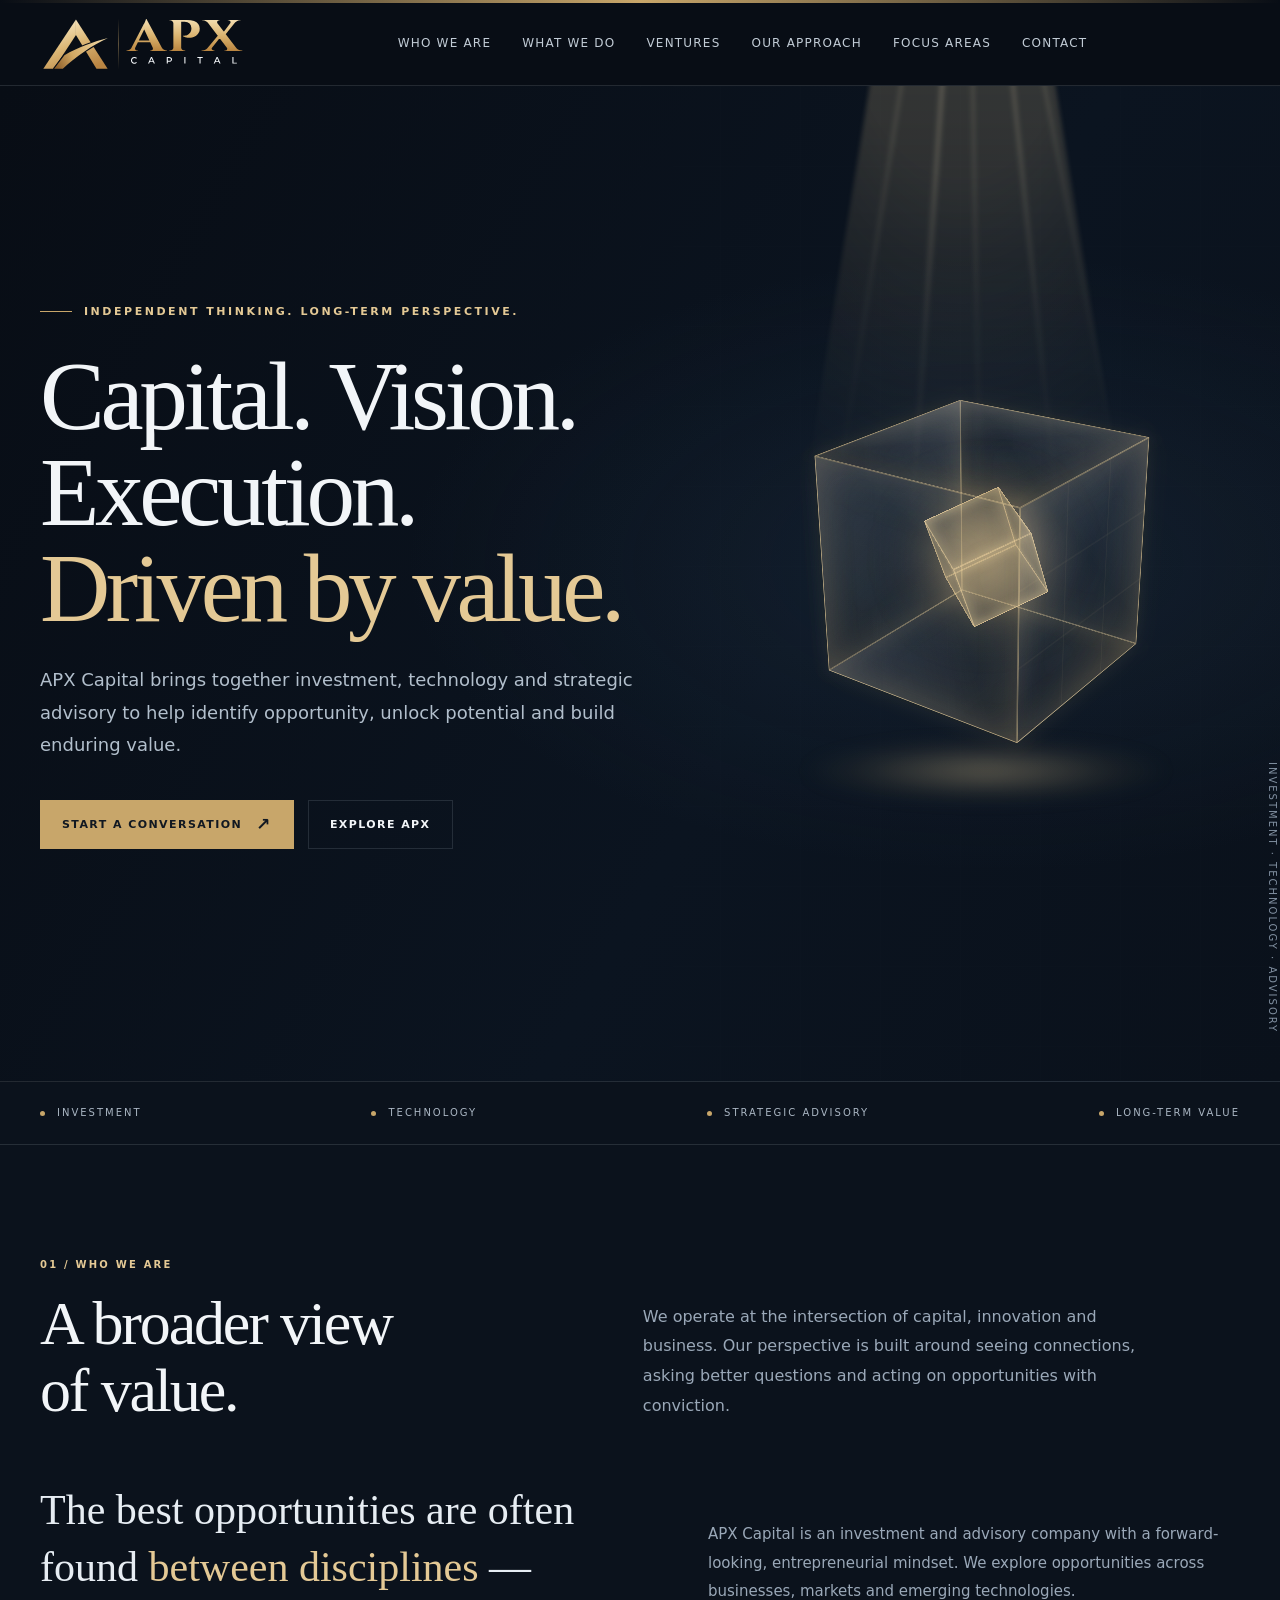
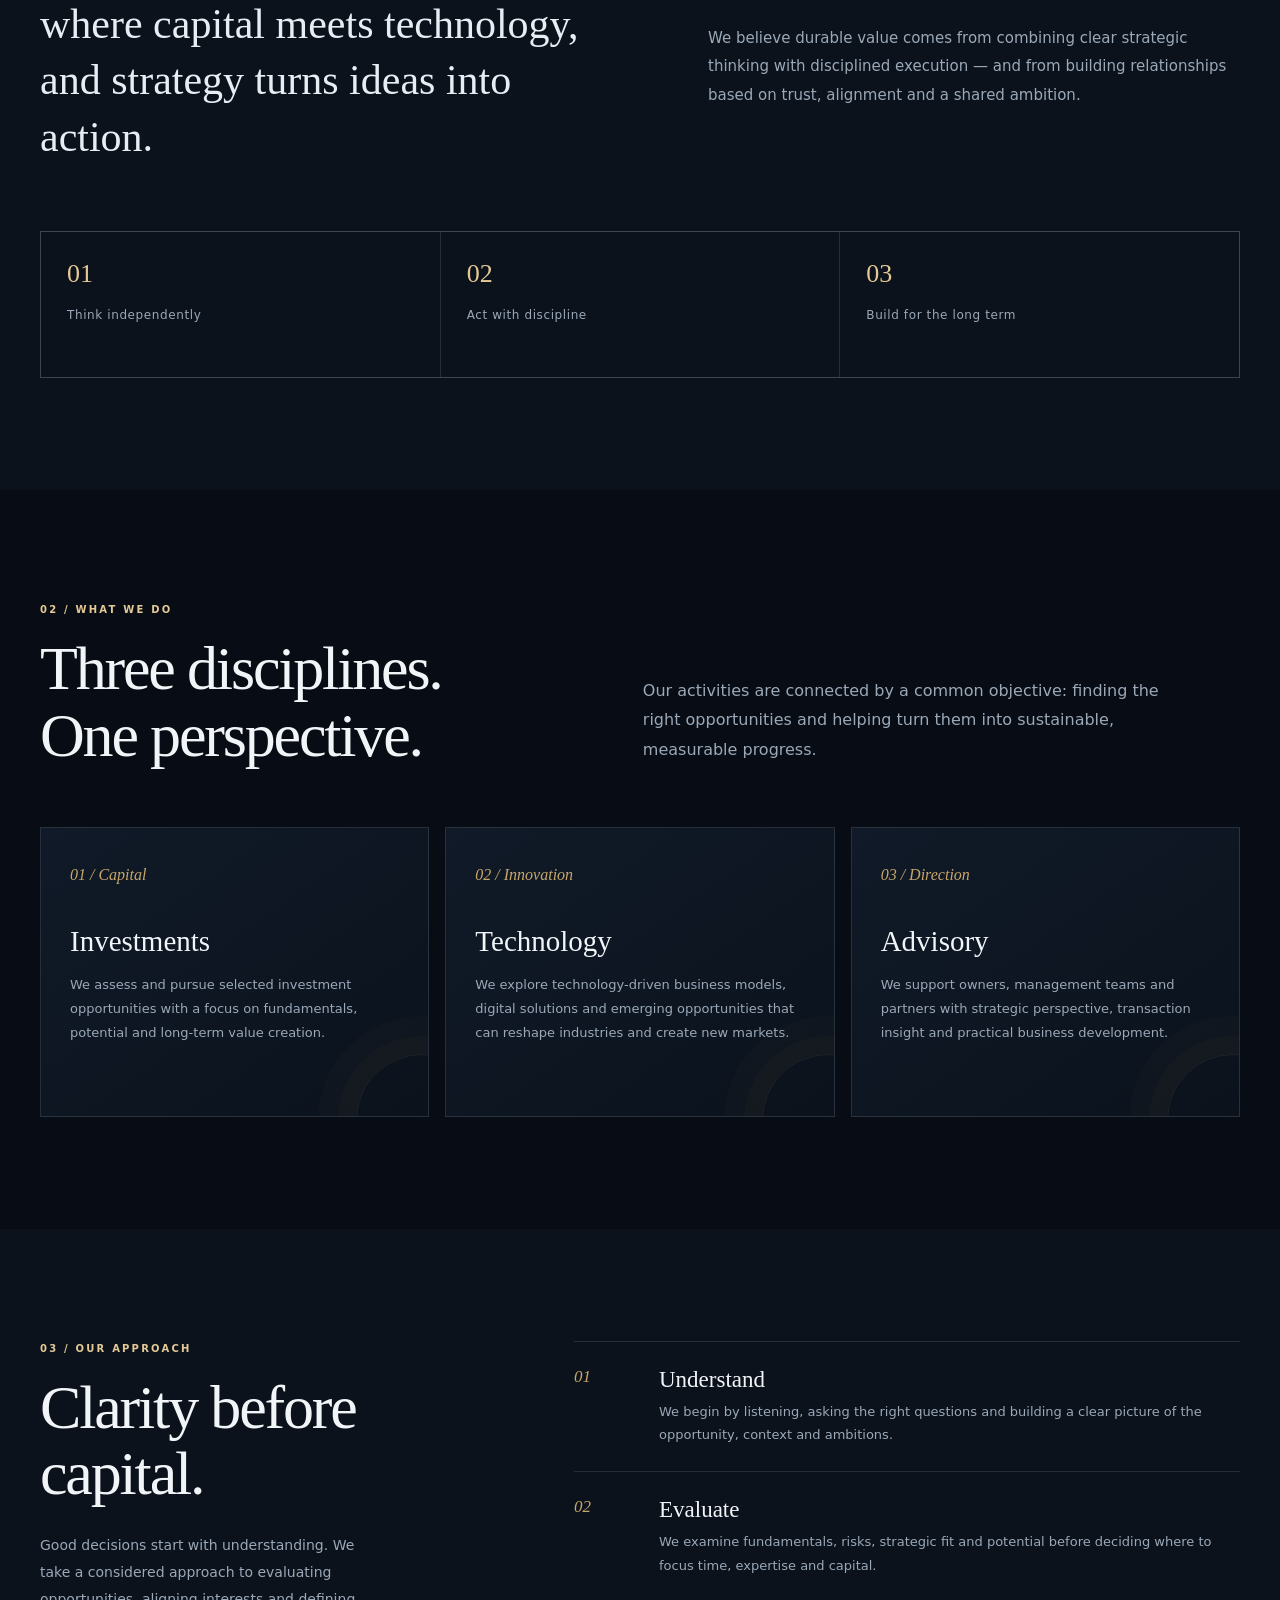
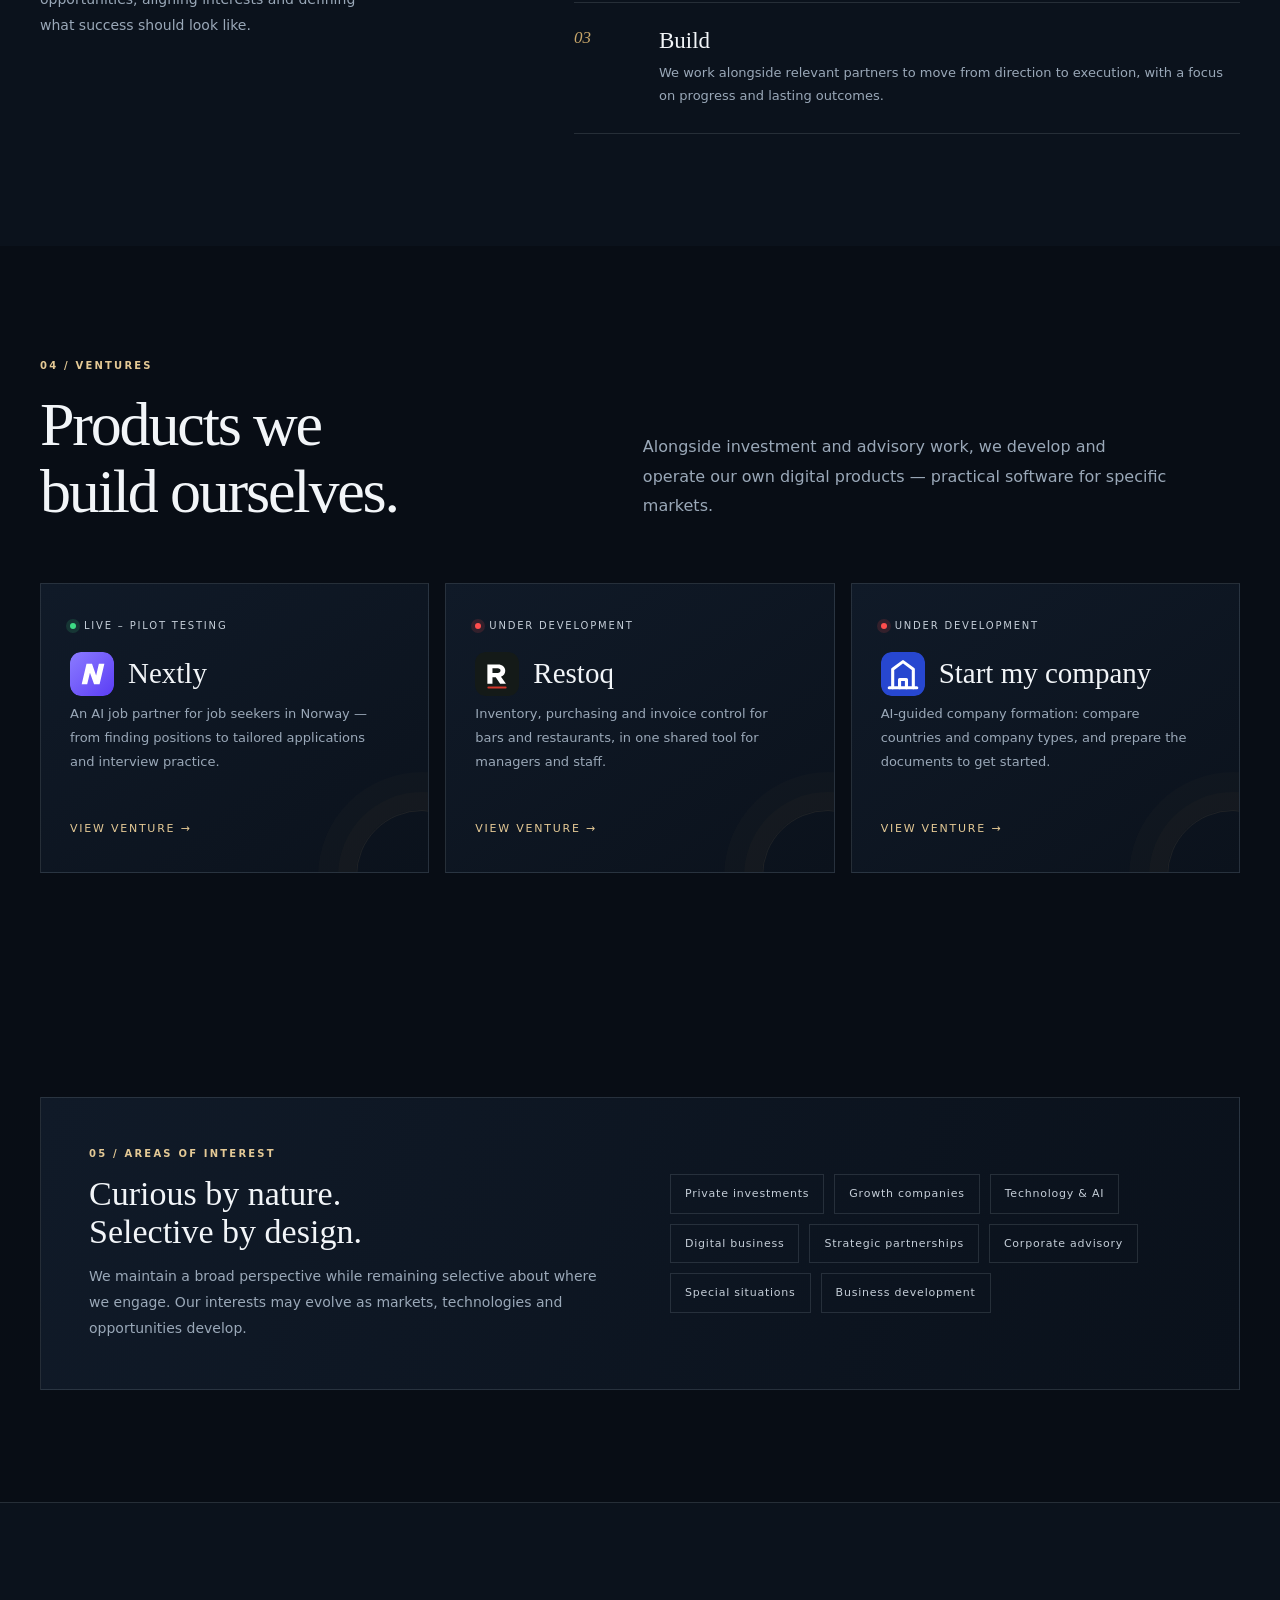
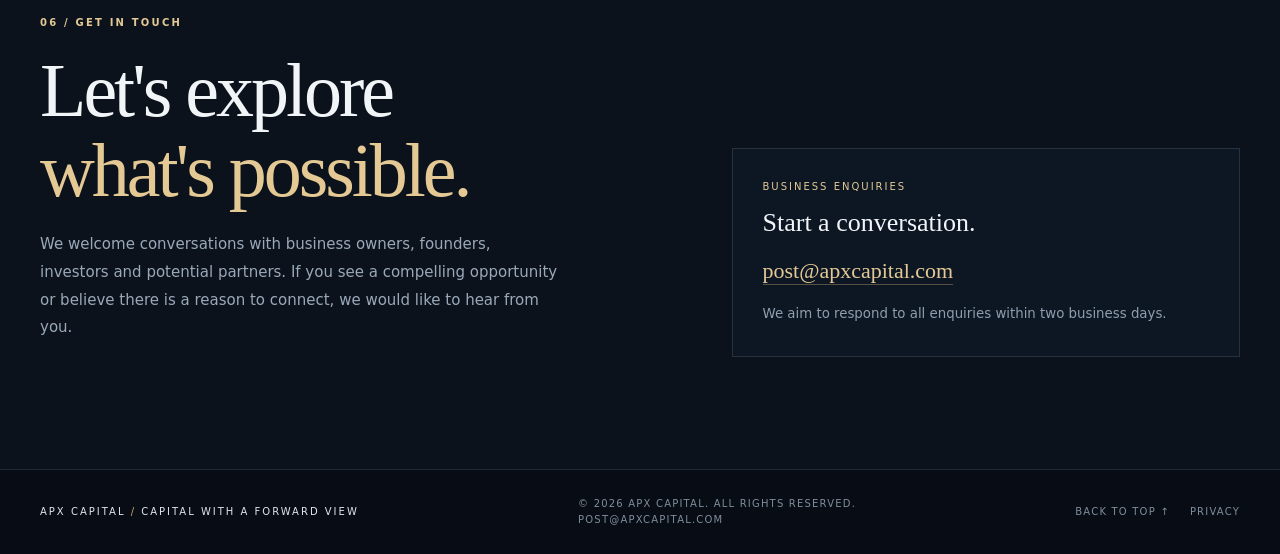
==== index.html @ c68d06a9 "Hero-animasjon: glasskube i lysstråle med parallakse (inspirert av resend.com) Co-Authored-By: Claud" ====
<!doctype html>
<html lang="en"><head>
<meta charset="utf-8">
<meta http-equiv="Content-Security-Policy" content="default-src 'self'; script-src 'self' https://gc.zgo.at; style-src 'self' 'unsafe-inline'; img-src 'self' data: https://apxcapital.goatcounter.com; connect-src 'self' https://api.github.com https://apxcapital.goatcounter.com; font-src 'self'; object-src 'none'; base-uri 'self'; form-action 'none'; upgrade-insecure-requests">
<meta name="referrer" content="strict-origin-when-cross-origin">
<meta name="viewport" content="width=device-width, initial-scale=1">
<meta name="theme-color" content="#080d15">
<meta name="description" content="APX Capital brings together investment, technology and strategic advisory to identify opportunities and build long-term value.">
<meta name="robots" content="index, follow">
<link rel="canonical" href="https://apxcapital.no/">
<meta property="og:type" content="website">
<meta property="og:site_name" content="APX Capital">
<meta property="og:title" content="APX Capital — Capital with a forward view">
<meta property="og:description" content="Investment, technology and strategic advisory.">
<meta property="og:url" content="https://apxcapital.no/">
<meta property="og:image" content="https://apxcapital.no/og-image.png">
<meta property="og:image:width" content="1200"><meta property="og:image:height" content="630">
<meta name="twitter:card" content="summary_large_image">
<link rel="icon" href="favicon.ico" sizes="any">
<link rel="icon" type="image/svg+xml" href="favicon.svg">
<link rel="icon" type="image/png" sizes="512x512" href="favicon-512.png">
<link rel="apple-touch-icon" href="favicon-180.png">
<title>APX Capital — Capital with a forward view</title>
<link rel="stylesheet" href="site.css">
<script type="application/ld+json">{"@context": "https://schema.org", "@type": "Organization", "name": "APX Capital", "url": "https://apxcapital.no/", "logo": "https://apxcapital.no/apx-capital-logo.png", "email": "post@apxcapital.com", "description": "Investment, technology and strategic advisory."}</script>
</head>
<body>
<a class="skip" href="#main">Skip to content</a>
<div class="topline"></div>
<header><div class="wrap nav"><a class="brand" href="#home" aria-label="APX Capital home"><img class="brand-logo" src="apx-capital-logo.svg" width="205" height="55" alt="APX Capital"></a><nav class="links" id="navlinks"><a href="#about">Who we are</a><a href="#capabilities">What we do</a><a href="#ventures">Ventures</a><a href="#approach">Our approach</a><a href="#focus">Focus areas</a><a href="#contact">Contact</a></nav><div class="navright"><button class="menu" id="menu" type="button" aria-label="Open navigation" aria-controls="navlinks" aria-expanded="false">☰</button></div></div></header>
<main id="main">
<section class="hero" id="home"><div class="hero-grid"></div><div class="hero-fx" aria-hidden="true"><div class="fx-rays"><i></i><i></i><i></i><i></i><i></i></div><div class="fx-floor"><div class="fx-plane"></div></div><div class="fx-stage"><div class="fx-tilt"><div class="fx-float"><div class="fx-glow"></div><div class="fx-cube"><i class="fx-face f1"></i><i class="fx-face f2"></i><i class="fx-face f3"></i><i class="fx-face f4"></i><i class="fx-face f5"></i><i class="fx-face f6"></i><div class="fx-cube fx-inner"><i class="fx-face f1"></i><i class="fx-face f2"></i><i class="fx-face f3"></i><i class="fx-face f4"></i><i class="fx-face f5"></i><i class="fx-face f6"></i></div></div></div></div><div class="fx-shadow"></div></div></div><div class="wrap"><div class="hero-inner"><div class="eyebrow">Independent thinking. Long-term perspective.</div><h1>Capital. Vision. Execution.<br><em>Driven by value.</em></h1><p class="lead">APX Capital brings together investment, technology and strategic advisory to help identify opportunity, unlock potential and build enduring value.</p><div class="actions"><a class="btn" href="#contact" data-goatcounter-click="cta-start-conversation"><span>Start a conversation</span><span class="arrow">↗</span></a><a class="btn ghost" href="#capabilities"><span>Explore APX</span></a></div></div></div><div class="hero-note">Investment · Technology · Advisory</div></section>
<div class="ticker"><div class="wrap ticker-inner"><span><i></i><span>Investment</span></span><span><i></i><span>Technology</span></span><span><i></i><span>Strategic advisory</span></span><span><i></i><span>Long-term value</span></span></div></div>
<section class="about" id="about"><div class="wrap"><div class="section-head"><div><div class="kicker">01 / Who we are</div><h2 class="h2">A broader view<br>of value.</h2></div><p class="section-intro">We operate at the intersection of capital, innovation and business. Our perspective is built around seeing connections, asking better questions and acting on opportunities with conviction.</p></div><div class="about-grid"><p class="statement">The best opportunities are often found <em>between disciplines</em> — where capital meets technology, and strategy turns ideas into action.</p><div class="about-copy"><p>APX Capital is an investment and advisory company with a forward-looking, entrepreneurial mindset. We explore opportunities across businesses, markets and emerging technologies.</p><p>We believe durable value comes from combining clear strategic thinking with disciplined execution — and from building relationships based on trust, alignment and a shared ambition.</p></div></div><div class="principles"><div class="principle"><strong>01</strong><span>Think independently</span></div><div class="principle"><strong>02</strong><span>Act with discipline</span></div><div class="principle"><strong>03</strong><span>Build for the long term</span></div></div></div></section>
<section class="capabilities" id="capabilities"><div class="wrap"><div class="section-head"><div><div class="kicker">02 / What we do</div><h2 class="h2">Three disciplines.<br>One perspective.</h2></div><p class="section-intro">Our activities are connected by a common objective: finding the right opportunities and helping turn them into sustainable, measurable progress.</p></div><div class="cards"><article class="card"><span class="card-no">01 / Capital</span><h3>Investments</h3><p>We assess and pursue selected investment opportunities with a focus on fundamentals, potential and long-term value creation.</p></article><article class="card"><span class="card-no">02 / Innovation</span><h3>Technology</h3><p>We explore technology-driven business models, digital solutions and emerging opportunities that can reshape industries and create new markets.</p></article><article class="card"><span class="card-no">03 / Direction</span><h3>Advisory</h3><p>We support owners, management teams and partners with strategic perspective, transaction insight and practical business development.</p></article></div></div></section>
<section class="approach" id="approach"><div class="wrap"><div class="approach-grid"><div><div class="kicker">03 / Our approach</div><h2 class="h2">Clarity before<br>capital.</h2><p class="approach-aside">Good decisions start with understanding. We take a considered approach to evaluating opportunities, aligning interests and defining what success should look like.</p></div><div class="steps"><div class="step"><div class="step-num">01</div><div><h3>Understand</h3><p>We begin by listening, asking the right questions and building a clear picture of the opportunity, context and ambitions.</p></div></div><div class="step"><div class="step-num">02</div><div><h3>Evaluate</h3><p>We examine fundamentals, risks, strategic fit and potential before deciding where to focus time, expertise and capital.</p></div></div><div class="step"><div class="step-num">03</div><div><h3>Build</h3><p>We work alongside relevant partners to move from direction to execution, with a focus on progress and lasting outcomes.</p></div></div></div></div></div></section>
<section class="capabilities" id="ventures"><div class="wrap"><div class="section-head"><div><div class="kicker">04 / Ventures</div><h2 class="h2">Products we<br>build ourselves.</h2></div><p class="section-intro">Alongside investment and advisory work, we develop and operate our own digital products — practical software for specific markets.</p></div><div class="cards"><a class="card vcard" href="projects.html#nextly"><span class="pill live"><i></i><span>Live – Pilot testing</span></span><div class="vcard-head"><img src="ventures/nextly-logo.svg" alt="" width="44" height="44"><h3>Nextly</h3></div><p>An AI job partner for job seekers in Norway — from finding positions to tailored applications and interview practice.</p><span class="more">View venture →</span></a><a class="card vcard" href="projects.html#restoq"><span class="pill dev"><i></i><span>Under development</span></span><div class="vcard-head"><img src="ventures/restoq-logo.svg" alt="" width="44" height="44"><h3>Restoq</h3></div><p>Inventory, purchasing and invoice control for bars and restaurants, in one shared tool for managers and staff.</p><span class="more">View venture →</span></a><a class="card vcard" href="projects.html#startmycompany"><span class="pill dev"><i></i><span>Under development</span></span><div class="vcard-head"><img src="ventures/startmycompany-logo.svg" alt="" width="44" height="44"><h3>Start my company</h3></div><p>AI-guided company formation: compare countries and company types, and prepare the documents to get started.</p><span class="more">View venture →</span></a></div></div></section>
<section class="focus" id="focus"><div class="wrap"><div class="focus-band"><div><div class="kicker">05 / Areas of interest</div><h3>Curious by nature.<br>Selective by design.</h3><p>We maintain a broad perspective while remaining selective about where we engage. Our interests may evolve as markets, technologies and opportunities develop.</p></div><div class="tags"><span class="tag">Private investments</span><span class="tag">Growth companies</span><span class="tag">Technology &amp; AI</span><span class="tag">Digital business</span><span class="tag">Strategic partnerships</span><span class="tag">Corporate advisory</span><span class="tag">Special situations</span><span class="tag">Business development</span></div></div></div></section>
<section class="contact" id="contact"><div class="wrap"><div class="contact-grid"><div><div class="kicker">06 / Get in touch</div><h2>Let's explore<br><em style="color:var(--gold2);font-style:normal">what's possible.</em></h2><p>We welcome conversations with business owners, founders, investors and potential partners. If you see a compelling opportunity or believe there is a reason to connect, we would like to hear from you.</p></div><div class="contact-panel"><div class="label">Business enquiries</div><div class="big">Start a conversation.</div><a class="contact-mail" href="mailto:post@apxcapital.com" data-goatcounter-click="mailto-contact" data-goatcounter-title="Email (contact panel)">post@apxcapital.com</a>
<small>We aim to respond to all enquiries within two business days.</small></div></div></div></section>
</main><footer><div class="wrap foot"><div class="footbrand">APX CAPITAL <span style="color:var(--gold)">/</span> <span>Capital with a forward view</span></div><div>© <span id="year"></span> APX Capital. <span>All rights reserved.</span><br>
<span class="legal"><a href="mailto:post@apxcapital.com" data-goatcounter-click="mailto-footer" data-goatcounter-title="Email (footer)">post@apxcapital.com</a></span></div><div class="footlinks"><a href="#home">Back to top ↑</a><a href="privacy.html">Privacy</a></div></div></footer>
<script data-goatcounter="https://apxcapital.goatcounter.com/count" async src="https://gc.zgo.at/count.v5.js" integrity="sha384-atnOLvQb9t+jTSipvd75X2yginT4PjVbqDdlJAmxMm+wYElFmeR6EmLP5bYeoRVQ" crossorigin="anonymous"></script>
<script src="site.js" defer></script>
<script src="editor.js" defer></script>

</body></html>
---- site.css ----
:root{--bg:#080d15;--panel:#0d1521;--panel2:#111c2b;--line:rgba(215,226,239,.13);--text:#f2f5f8;--muted:#9aa8b8;--gold:#c8a66a;--gold2:#e4c995;--max:1200px}*{box-sizing:border-box}html{scroll-behavior:smooth;scroll-padding-top:90px}body{margin:0;background:var(--bg);color:var(--text);font-family:Inter,ui-sans-serif,system-ui,-apple-system,BlinkMacSystemFont,"Segoe UI",sans-serif;line-height:1.6}a{color:inherit;text-decoration:none}button{font:inherit}.wrap{width:min(var(--max),calc(100% - 48px));margin:auto}.topline{height:3px;background:linear-gradient(90deg,transparent,var(--gold),transparent)}header{position:sticky;top:0;z-index:20;background:#080d15;border-bottom:1px solid var(--line)}.nav{height:82px;display:flex;align-items:center;justify-content:space-between}.brand{display:flex;align-items:center;min-width:0}.brand-logo{display:block;width:205px;height:auto;max-height:68px;object-fit:contain;object-position:left center}.mark{display:none}.links{display:flex;gap:31px;align-items:center;color:#c2ccd6;font-size:12px;letter-spacing:.1em;text-transform:uppercase}.links a:hover,.links a:focus{color:var(--gold2)}.navright{display:flex;align-items:center;gap:18px}.lang{border:1px solid var(--line);border-radius:30px;padding:7px 11px;background:transparent;color:var(--muted);font-size:11px;letter-spacing:.1em;cursor:pointer}.lang b{color:var(--gold2)}.menu{display:none;border:1px solid var(--line);background:none;color:white;padding:8px 11px;border-radius:4px}.hero{position:relative;overflow:hidden;min-height:690px;display:flex;align-items:center;border-bottom:1px solid var(--line);background:radial-gradient(ellipse at 78% 48%,rgba(48,74,100,.22),transparent 42%),linear-gradient(120deg,#080d15 0%,#0b1420 60%,#0a111b 100%)}.hero:after{content:"";position:absolute;right:-9%;top:5%;width:55vw;height:85%;border:1px solid rgba(200,166,106,.13);transform:skewY(-29deg) rotate(-10deg);pointer-events:none}.hero-grid{position:absolute;inset:0;background-image:linear-gradient(rgba(255,255,255,.025) 1px,transparent 1px),linear-gradient(90deg,rgba(255,255,255,.025) 1px,transparent 1px);background-size:80px 80px;mask-image:linear-gradient(90deg,transparent,black 70%);opacity:.45}.hero-inner{position:relative;z-index:1;max-width:760px;padding:105px 0 120px}.eyebrow{display:flex;align-items:center;gap:12px;color:var(--gold2);font-size:11px;letter-spacing:.23em;text-transform:uppercase;font-weight:650}.eyebrow:before{content:"";width:32px;height:1px;background:var(--gold)}h1{font-family:Georgia,"Times New Roman",serif;font-weight:400;font-size:clamp(54px,7.6vw,100px);line-height:.99;letter-spacing:-.045em;margin:27px 0 28px;max-width:850px}h1 em{font-style:normal;color:var(--gold2)}.lead{font-size:18px;line-height:1.8;color:#b2bfcc;max-width:600px}.actions{display:flex;gap:14px;align-items:center;margin-top:38px;flex-wrap:wrap}.btn{display:inline-flex;align-items:center;justify-content:center;gap:14px;padding:15px 21px;border:1px solid var(--gold);color:#111821;background:var(--gold);font-size:11px;letter-spacing:.13em;text-transform:uppercase;font-weight:750;transition:.2s}.btn:hover{background:var(--gold2);border-color:var(--gold2);transform:translateY(-2px)}.btn.ghost{background:transparent;color:var(--text);border-color:var(--line)}.btn.ghost:hover{border-color:var(--gold);color:var(--gold2)}.arrow{font-size:17px;line-height:0}.hero-note{position:absolute;right:0;bottom:48px;z-index:2;color:#8190a1;font-size:10px;letter-spacing:.2em;text-transform:uppercase;writing-mode:vertical-rl}.ticker{border-bottom:1px solid var(--line);background:#0b121c}.ticker-inner{display:flex;justify-content:space-between;gap:25px;padding:23px 0;color:#aab6c3;font-size:10px;letter-spacing:.2em;text-transform:uppercase}.ticker span{display:flex;align-items:center;gap:12px}.ticker i{width:5px;height:5px;background:var(--gold);border-radius:50%}section{padding:112px 0}.section-head{display:grid;grid-template-columns:1fr 1.1fr;gap:60px;align-items:end;margin-bottom:58px}.kicker{color:var(--gold2);font-size:10px;letter-spacing:.22em;text-transform:uppercase;font-weight:700}.h2{font:400 clamp(38px,5vw,62px)/1.08 Georgia,serif;letter-spacing:-.035em;margin:17px 0 0}.section-intro{color:var(--muted);font-size:16px;line-height:1.85;max-width:530px;margin:0 0 4px}.about{background:#0b121c}.about-grid{display:grid;grid-template-columns:1.05fr .95fr;gap:80px;align-items:center}.statement{font:400 clamp(27px,3.4vw,42px)/1.35 Georgia,serif;color:#e7edf3;margin:0}.statement em{color:var(--gold2);font-style:normal}.about-copy{color:var(--muted);font-size:15px;line-height:1.9}.about-copy p{margin:0 0 18px}.principles{display:grid;grid-template-columns:repeat(3,1fr);gap:1px;background:var(--line);border:1px solid var(--line);margin-top:65px}.principle{background:#0b121c;padding:27px 26px;min-height:145px}.principle strong{display:block;color:var(--gold2);font:400 26px Georgia,serif;margin-bottom:12px}.principle span{color:var(--muted);font-size:12px;letter-spacing:.05em}.capabilities{background:var(--bg)}.cards{display:grid;grid-template-columns:repeat(3,1fr);gap:16px}.card{border:1px solid var(--line);background:linear-gradient(145deg,#101a28,#0b121c);padding:34px 29px;min-height:290px;position:relative;overflow:hidden;transition:.25s}.card:hover{border-color:rgba(200,166,106,.55);transform:translateY(-4px)}.card-no{color:var(--gold);font:italic 16px Georgia,serif}.card h3{font:400 29px Georgia,serif;margin:38px 0 15px}.card p{color:var(--muted);font-size:13px;line-height:1.85;margin:0;max-width:320px}.card:after{content:"";position:absolute;width:130px;height:130px;border:1px solid rgba(200,166,106,.1);border-radius:50%;right:-60px;bottom:-70px;box-shadow:0 0 0 18px rgba(200,166,106,.025),0 0 0 38px rgba(200,166,106,.02)}.approach{background:#0b121c}.approach-grid{display:grid;grid-template-columns:.8fr 1.2fr;gap:90px}.approach-aside{color:var(--muted);font-size:14px;line-height:1.9;max-width:340px;margin-top:25px}.steps{border-top:1px solid var(--line)}.step{display:grid;grid-template-columns:65px 1fr;gap:20px;padding:25px 0;border-bottom:1px solid var(--line)}.step-num{color:var(--gold);font:italic 17px Georgia,serif}.step h3{font:400 23px Georgia,serif;margin:0 0 7px}.step p{color:var(--muted);font-size:13px;line-height:1.8;margin:0;max-width:580px}.focus{background:var(--bg)}.focus-band{border:1px solid var(--line);padding:48px;display:grid;grid-template-columns:1fr 1fr;gap:60px;background:linear-gradient(110deg,#101a28,#0a111b)}.focus-band h3{font:400 34px Georgia,serif;margin:13px 0}.focus-band p{color:var(--muted);font-size:14px;line-height:1.85;margin:0}.tags{display:flex;flex-wrap:wrap;gap:10px;align-content:center}.tag{border:1px solid var(--line);padding:10px 14px;color:#c5ced8;font-size:11px;letter-spacing:.07em}.contact{background:#0b121c;border-top:1px solid var(--line)}.contact-grid{display:grid;grid-template-columns:1.1fr .9fr;gap:70px;align-items:end}.contact h2{font:400 clamp(44px,6vw,76px)/1.05 Georgia,serif;letter-spacing:-.04em;margin:20px 0}.contact p{color:var(--muted);font-size:15px;line-height:1.85;max-width:520px}.contact-panel{border:1px solid var(--line);padding:30px;background:#0d1724}.contact-panel .label{color:var(--gold2);font-size:10px;letter-spacing:.2em;text-transform:uppercase}.contact-panel .big{font:400 26px Georgia,serif;margin:13px 0 20px}.contact-panel small{color:#8f9eae;line-height:1.7;display:block}.contact-mail{display:inline-block;font:400 22px Georgia,serif;color:var(--gold2);border-bottom:1px solid rgba(200,166,106,.4);margin:0 0 18px;word-break:break-all}.contact-mail:hover{color:var(--text);border-color:var(--gold)}.legal{color:#7f8d9c}footer{border-top:1px solid var(--line);padding:26px 0;color:#7f8d9c;font-size:10px;letter-spacing:.12em;text-transform:uppercase}.foot{display:flex;justify-content:space-between;gap:20px;align-items:center}.footbrand{color:#dfe5eb;letter-spacing:.2em}.footlinks{display:flex;gap:20px}.footlinks a:hover{color:var(--gold2)}
@media(max-width:850px){.links{gap:15px;font-size:10px}.section-head{grid-template-columns:1fr;gap:20px}.about-grid,.approach-grid,.contact-grid{grid-template-columns:1fr;gap:35px}.cards{grid-template-columns:1fr 1fr}.focus-band{grid-template-columns:1fr;gap:25px}.hero{min-height:630px}.hero-note{display:none}}
@media(max-width:620px){.wrap{width:min(var(--max),calc(100% - 36px))}.nav{height:70px}.menu{display:block}.links{display:none;position:absolute;top:70px;left:0;right:0;background:#0b121c;border-bottom:1px solid var(--line);padding:22px 24px;flex-direction:column;align-items:flex-start;gap:20px}.links.open{display:flex}.hero-inner{padding:85px 0 105px}h1{font-size:58px}.lead{font-size:15px}.ticker-inner{flex-wrap:wrap;justify-content:flex-start;gap:14px 25px}.ticker-inner span{font-size:9px}section{padding:78px 0}.principles{grid-template-columns:1fr}.principle{min-height:0}.cards{grid-template-columns:1fr}.card{min-height:250px}.card h3{margin-top:27px}.focus-band{padding:28px}.step{grid-template-columns:40px 1fr}.foot{align-items:flex-start;flex-direction:column}.footlinks{flex-wrap:wrap}.brand-logo{width:170px;max-height:58px}.actions .btn{width:100%}}

/* accessibility & polish */
.skip{position:absolute;left:12px;top:-60px;z-index:200;background:var(--gold);color:#111821;padding:10px 16px;border-radius:4px;font-size:13px;font-weight:600;transition:top .2s}.skip:focus{top:12px}
a:focus-visible,button:focus-visible{outline:2px solid var(--gold2);outline-offset:3px}
@media(prefers-reduced-motion:reduce){*,*:before,*:after{animation:none!important;transition:none!important;scroll-behavior:auto!important}}
.vcard{display:flex;flex-direction:column}.vcard-head{display:flex;align-items:center;gap:14px;margin:18px 0 6px}.vcard-head img{width:44px;height:44px;border-radius:11px;flex:none}.vcard-head h3{margin:0}.vcard .pill{display:inline-flex;align-items:center;gap:8px;font-size:10px;letter-spacing:.18em;text-transform:uppercase;color:#c5ced8}.vcard .pill i{width:6px;height:6px;border-radius:50%}.vcard .pill.live i{background:#3ddc84;box-shadow:0 0 0 4px rgba(61,220,132,.15)}.vcard .pill.dev i{background:#ff4d4d;box-shadow:0 0 0 4px rgba(255,77,77,.15)}.vcard p{flex:1}.vcard .more{margin-top:18px;color:var(--gold2);font-size:11px;letter-spacing:.16em;text-transform:uppercase}.vcard:hover .more{color:var(--text)}
/* Hero animation – glass cube in a beam of light (inspired by resend.com) */
.hero:after{display:none}.hero .hero-grid{opacity:.25}
.hero-fx{position:absolute;inset:0;pointer-events:none;overflow:hidden;--s:230px;--mx:0;--my:0}
.fx-rays{position:absolute;top:-10%;right:2%;width:60%;height:95%;filter:blur(2px);-webkit-mask-image:radial-gradient(ellipse 60% 80% at 62% 0%,#000 25%,transparent 75%);mask-image:radial-gradient(ellipse 60% 80% at 62% 0%,#000 25%,transparent 75%)}
.fx-rays:before{content:"";position:absolute;inset:0;background:linear-gradient(180deg,rgba(228,201,149,.22),rgba(228,201,149,.05) 60%,transparent);clip-path:polygon(52% 0,72% 0,92% 100%,32% 100%);filter:blur(28px);animation:fxBreath 7s ease-in-out infinite}
.fx-rays i{position:absolute;top:0;bottom:0;width:2px;left:var(--x);background:linear-gradient(180deg,rgba(242,226,190,.55),rgba(228,201,149,.08) 70%,transparent);transform-origin:top;transform:rotate(var(--r));filter:blur(1.5px);opacity:.5;animation:fxRay var(--d) ease-in-out infinite}
.fx-rays i:nth-child(1){--x:56%;--r:9deg;--d:5s}.fx-rays i:nth-child(2){--x:60%;--r:4deg;--d:6.5s;width:4px}.fx-rays i:nth-child(3){--x:63%;--r:-1deg;--d:4.2s}.fx-rays i:nth-child(4){--x:67%;--r:-6deg;--d:7.3s;width:3px}.fx-rays i:nth-child(5){--x:70%;--r:-11deg;--d:5.6s}
.fx-floor{position:absolute;left:0;right:0;bottom:0;height:42%;perspective:600px;-webkit-mask-image:linear-gradient(0deg,#000 10%,transparent);mask-image:linear-gradient(0deg,#000 10%,transparent)}
.fx-plane{position:absolute;left:-50%;right:-50%;top:0;height:200%;transform:rotateX(72deg);transform-origin:top;background-image:linear-gradient(rgba(200,166,106,.24) 1px,transparent 1px),linear-gradient(90deg,rgba(200,166,106,.24) 1px,transparent 1px);background-size:64px 64px;animation:fxFloor 6s linear infinite;-webkit-mask-image:radial-gradient(ellipse 45% 70% at 72% 20%,#000,transparent 70%);mask-image:radial-gradient(ellipse 45% 70% at 72% 20%,#000,transparent 70%)}
.fx-stage{position:absolute;right:14%;top:50%;width:var(--s);height:var(--s);margin-top:calc(var(--s) * -.62);perspective:1100px}
.fx-tilt,.fx-float{position:absolute;inset:0;transform-style:preserve-3d}
.fx-tilt{transform:rotateX(calc(var(--my) * -12deg)) rotateY(calc(var(--mx) * 16deg));transition:transform .6s cubic-bezier(.2,.7,.2,1)}
.fx-float{animation:fxFloat 7s ease-in-out infinite}
.fx-glow{position:absolute;inset:18%;border-radius:50%;background:radial-gradient(circle,rgba(242,214,160,.85),rgba(200,166,106,.35) 45%,transparent 70%);filter:blur(26px);animation:fxPulse 7s ease-in-out infinite}
.fx-cube{position:absolute;inset:0;transform-style:preserve-3d;transform:rotateX(-24deg) rotateY(-35deg);animation:fxSpin 28s linear infinite}
.fx-face{position:absolute;inset:0;border:1px solid rgba(228,201,149,.45);background:linear-gradient(90deg,transparent calc(33.33% - .5px),rgba(228,201,149,.18) 33.33%,transparent calc(33.33% + .5px),transparent calc(66.66% - .5px),rgba(228,201,149,.18) 66.66%,transparent calc(66.66% + .5px)),linear-gradient(0deg,transparent calc(33.33% - .5px),rgba(228,201,149,.18) 33.33%,transparent calc(33.33% + .5px),transparent calc(66.66% - .5px),rgba(228,201,149,.18) 66.66%,transparent calc(66.66% + .5px)),linear-gradient(135deg,rgba(255,255,255,.13),rgba(255,255,255,.02) 45%,rgba(200,166,106,.1));box-shadow:inset 0 0 50px rgba(228,201,149,.1),0 0 30px rgba(200,166,106,.06)}
.f1{transform:translateZ(calc(var(--s) / 2))}.f2{transform:rotateY(180deg) translateZ(calc(var(--s) / 2))}.f3{transform:rotateY(90deg) translateZ(calc(var(--s) / 2))}.f4{transform:rotateY(-90deg) translateZ(calc(var(--s) / 2))}.f5{transform:rotateX(90deg) translateZ(calc(var(--s) / 2))}.f6{transform:rotateX(-90deg) translateZ(calc(var(--s) / 2))}
.fx-inner{inset:32%;--s:calc(230px * .36);animation:fxSpinRev 18s linear infinite}
.fx-inner .fx-face{background:rgba(242,214,160,.08);border-color:rgba(242,214,160,.7);box-shadow:inset 0 0 18px rgba(242,214,160,.35)}
.fx-shadow{position:absolute;left:-30%;right:-30%;top:calc(100% + 70px);height:60px;border-radius:50%;background:radial-gradient(ellipse,rgba(228,201,149,.38),rgba(200,166,106,.08) 50%,transparent 72%);filter:blur(10px);animation:fxShadow 7s ease-in-out infinite}
.hero-inner>*{animation:fxIn 1.1s cubic-bezier(.2,.7,.2,1) both}.hero-inner>:nth-child(2){animation-delay:.12s}.hero-inner>:nth-child(3){animation-delay:.26s}.hero-inner>:nth-child(4){animation-delay:.4s}
.hero-fx.paused *,.hero-fx.paused *:before{animation-play-state:paused!important}
@keyframes fxSpin{to{transform:rotateX(-24deg) rotateY(325deg)}}
@keyframes fxSpinRev{from{transform:rotateX(45deg) rotateY(0)}to{transform:rotateX(45deg) rotateY(-360deg)}}
@keyframes fxFloat{0%,100%{transform:translateY(0)}50%{transform:translateY(-22px)}}
@keyframes fxShadow{0%,100%{transform:scale(1);opacity:1}50%{transform:scale(.82);opacity:.6}}
@keyframes fxPulse{0%,100%{opacity:.55;transform:scale(.9)}50%{opacity:.9;transform:scale(1.08)}}
@keyframes fxBreath{0%,100%{opacity:.75}50%{opacity:1}}
@keyframes fxRay{0%,100%{opacity:.15}50%{opacity:.6}}
@keyframes fxFloor{to{background-position:0 64px}}
@keyframes fxIn{from{opacity:0;transform:translateY(18px);filter:blur(8px)}to{opacity:1;transform:none;filter:none}}
@media(max-width:1100px){.fx-stage{right:6%}}
@media(max-width:850px){.hero-fx{--s:170px}.fx-inner{--s:calc(170px * .36)}.fx-stage{right:4%;top:30%;opacity:.7}.fx-rays{width:90%;right:-15%}}
@media(max-width:620px){.hero-fx{--s:120px}.fx-inner{--s:calc(120px * .36)}.fx-stage{right:6%;top:13%;opacity:.4}.fx-shadow{top:calc(100% + 40px)}}
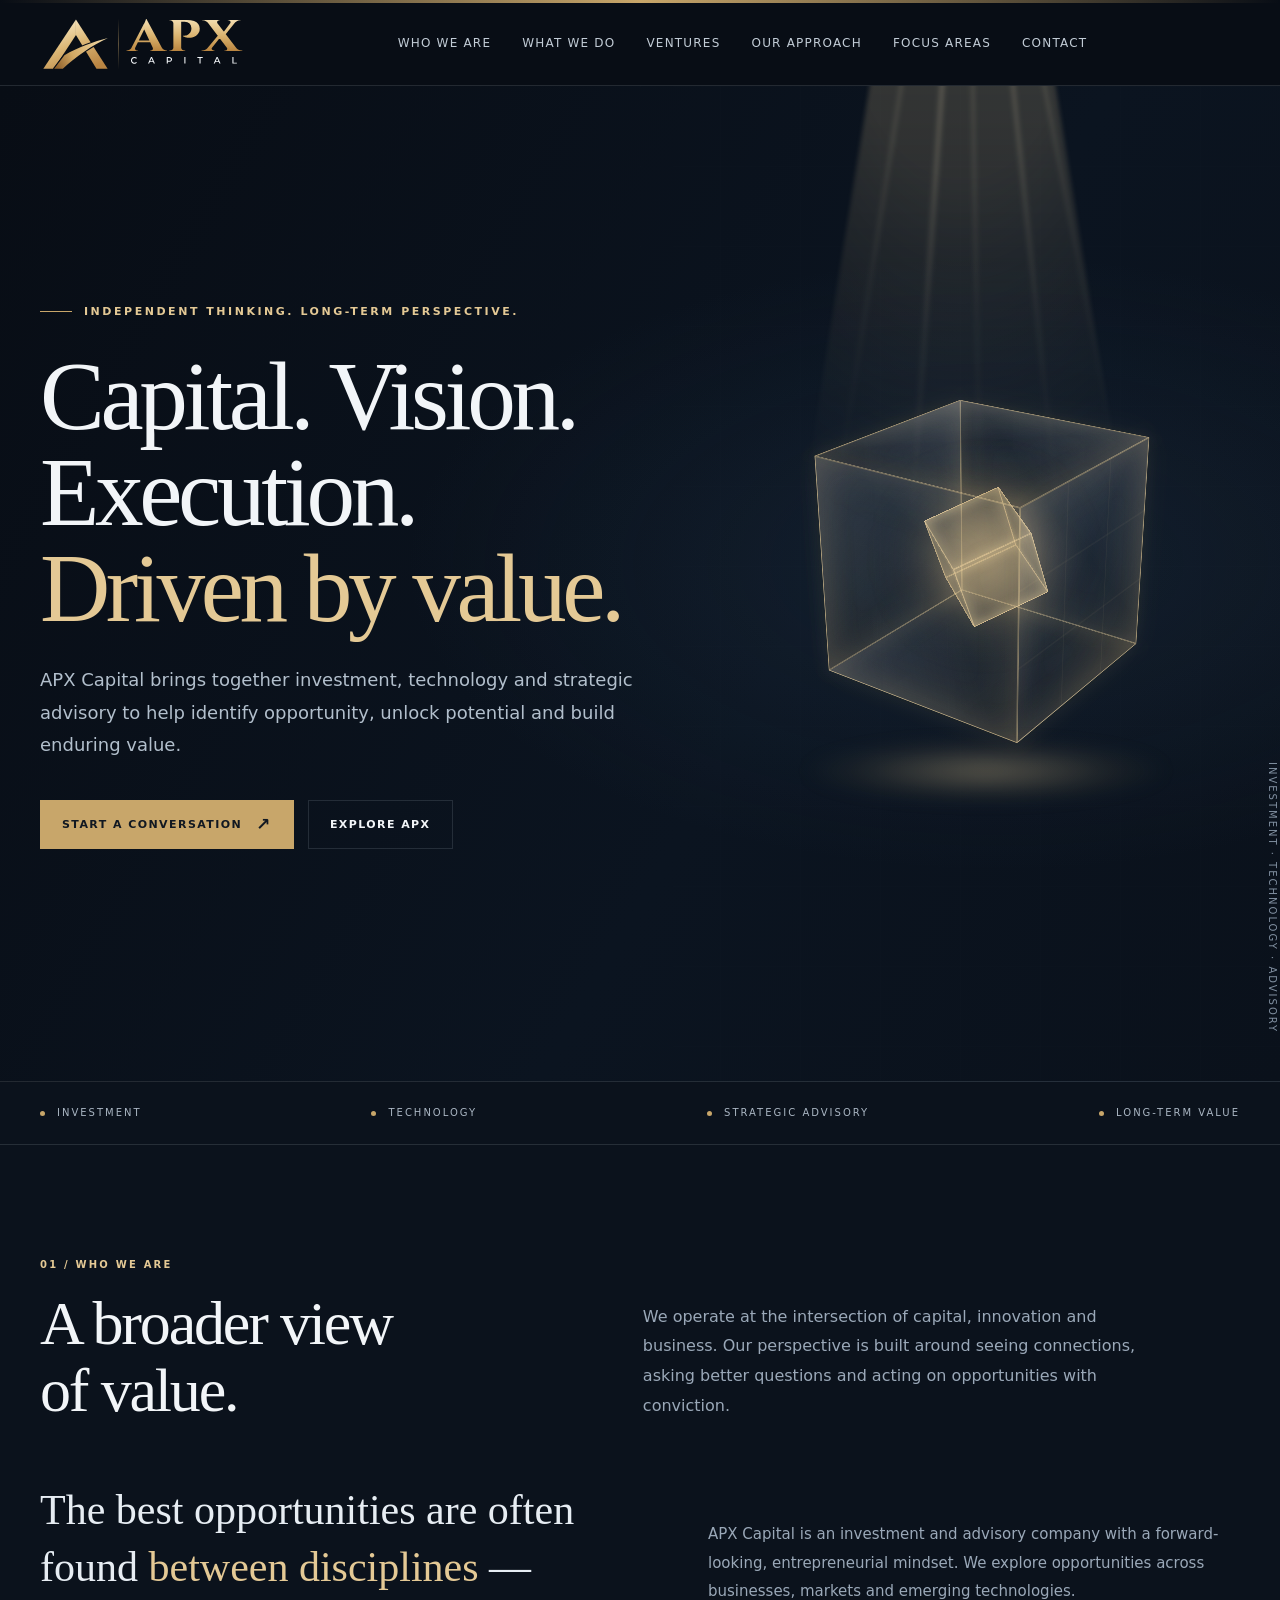
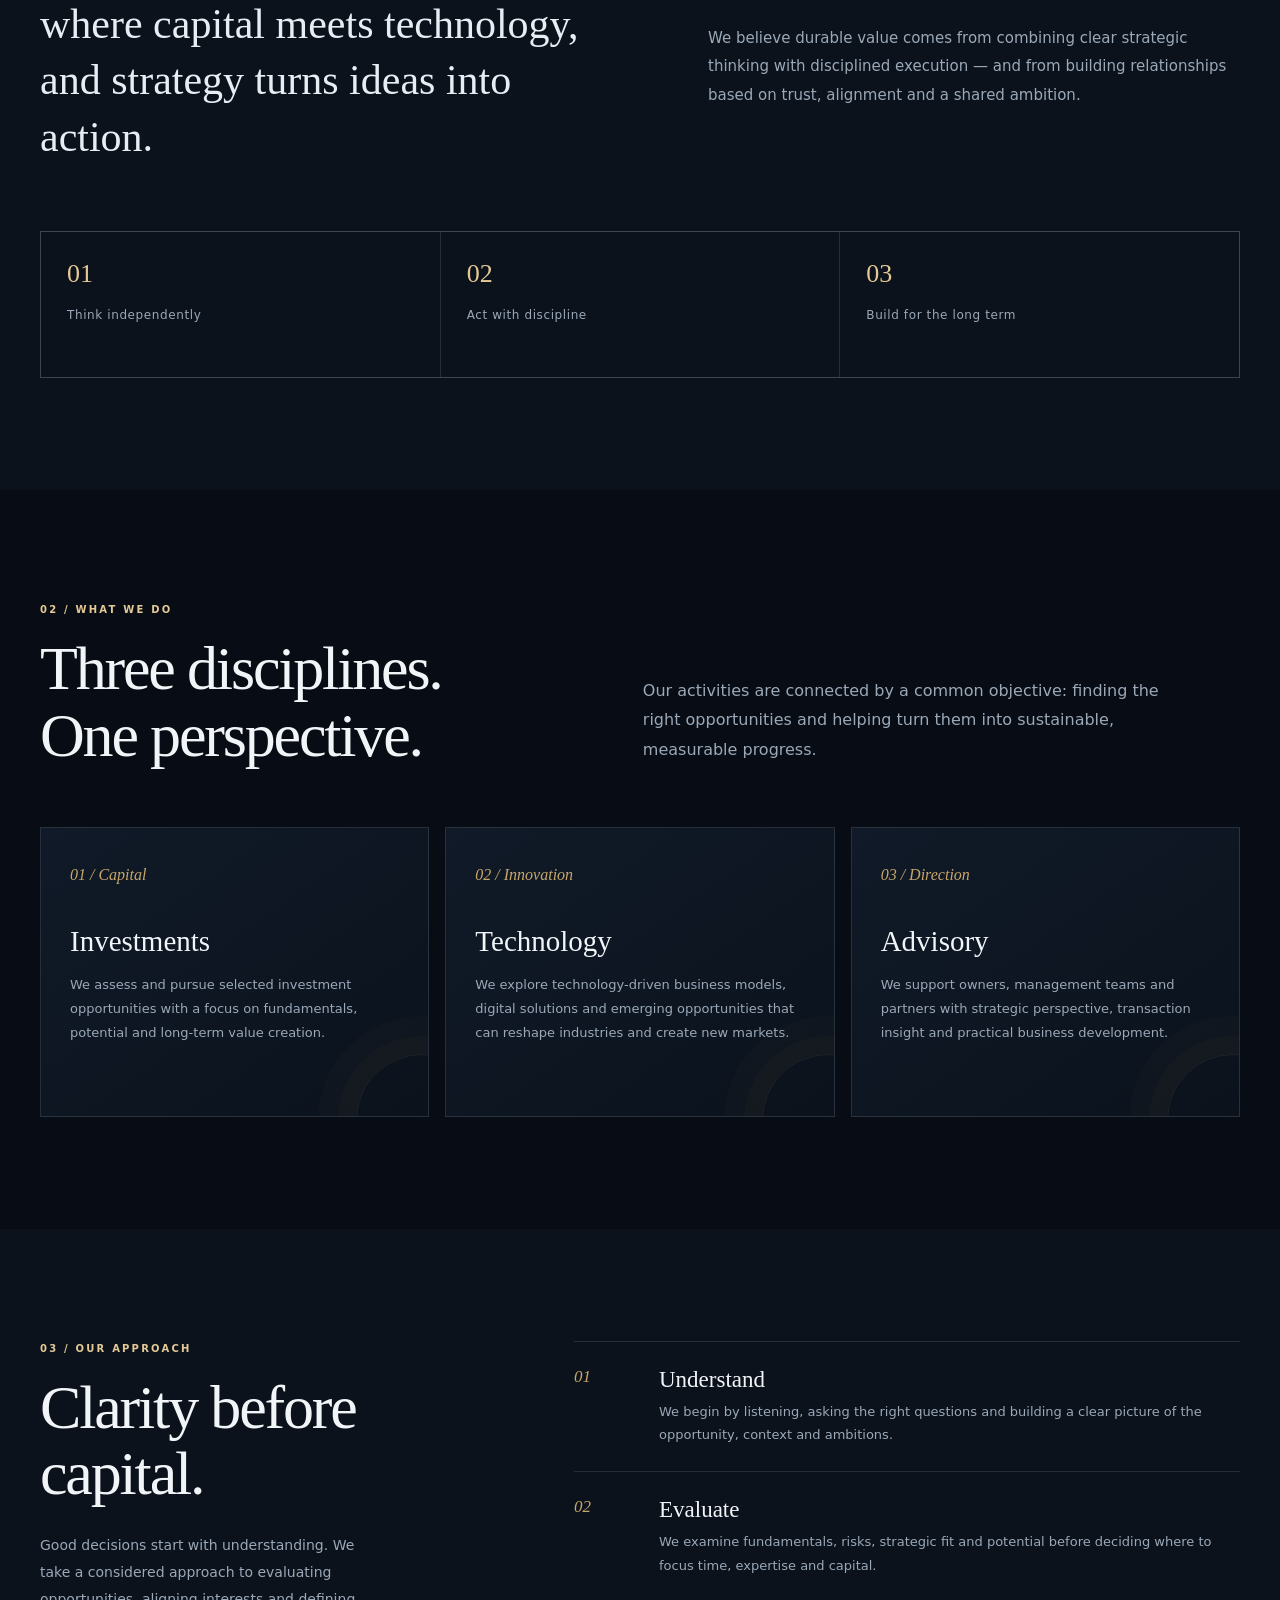
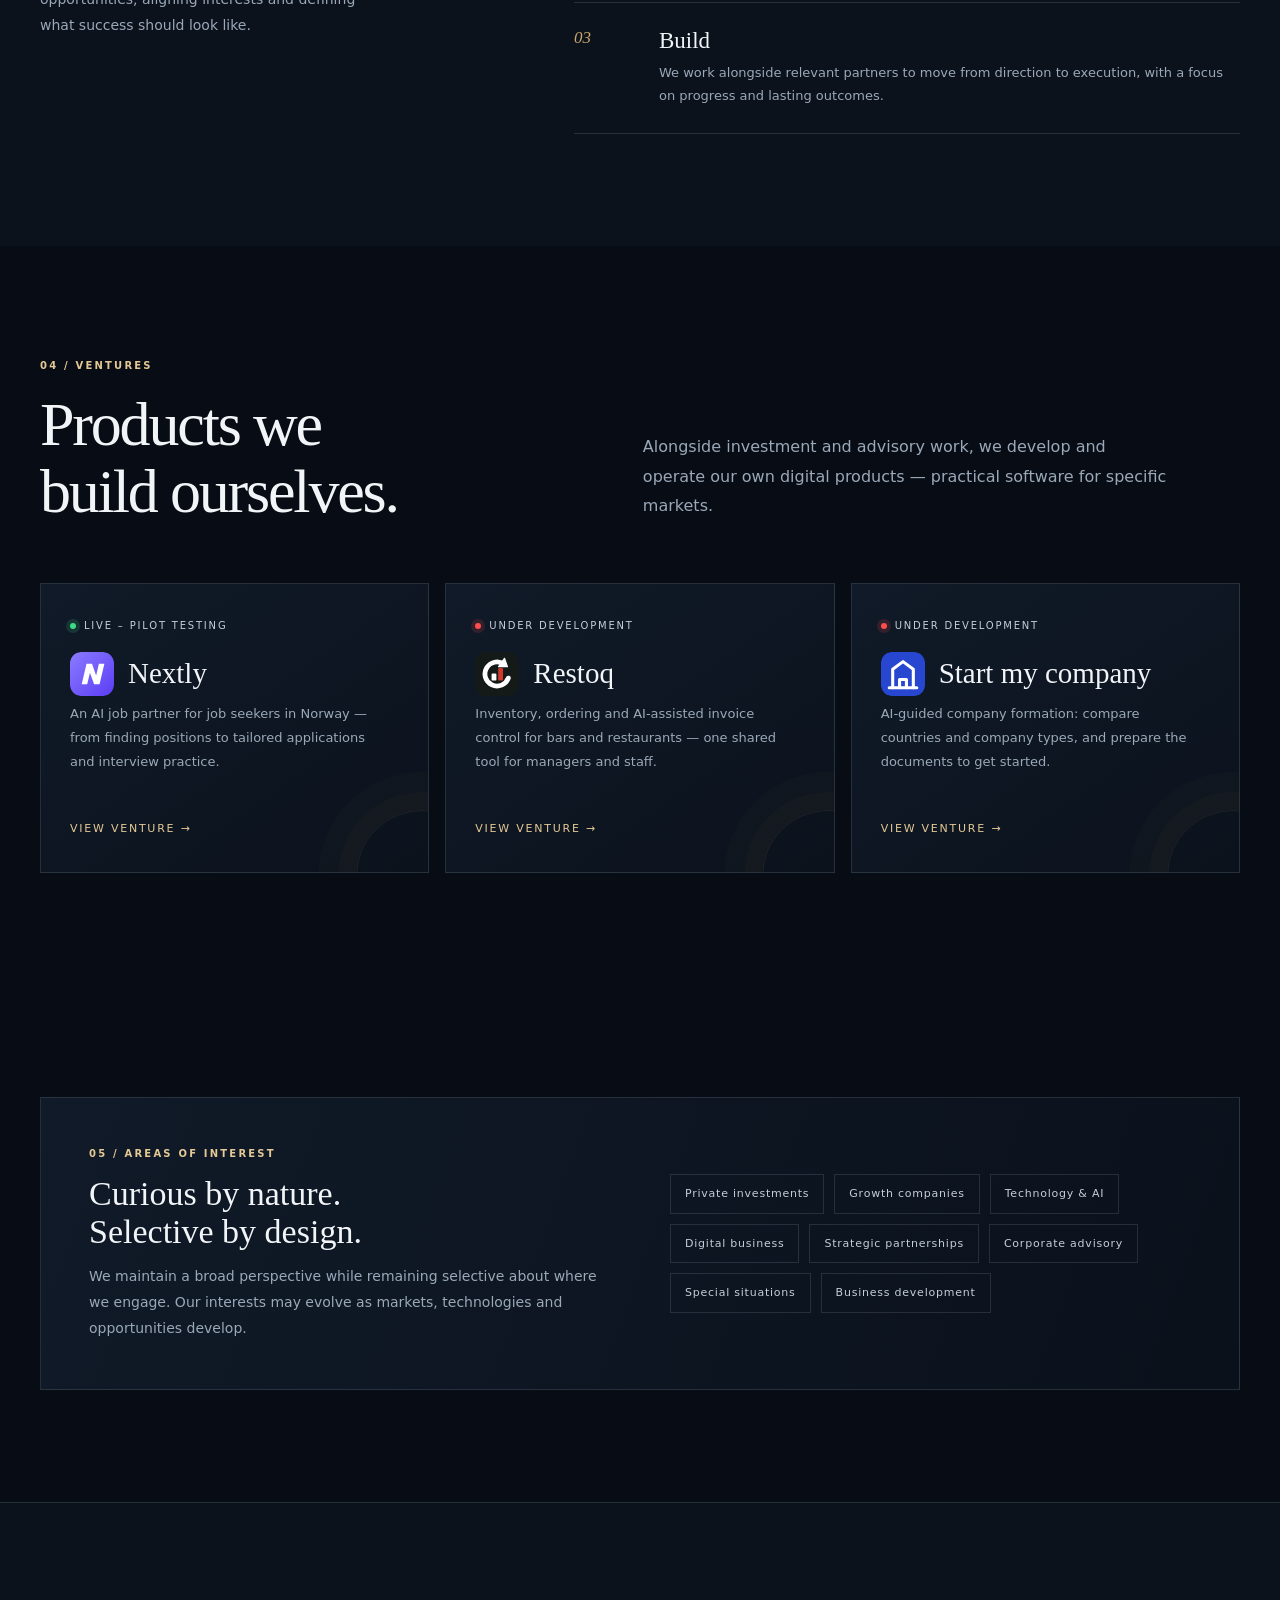
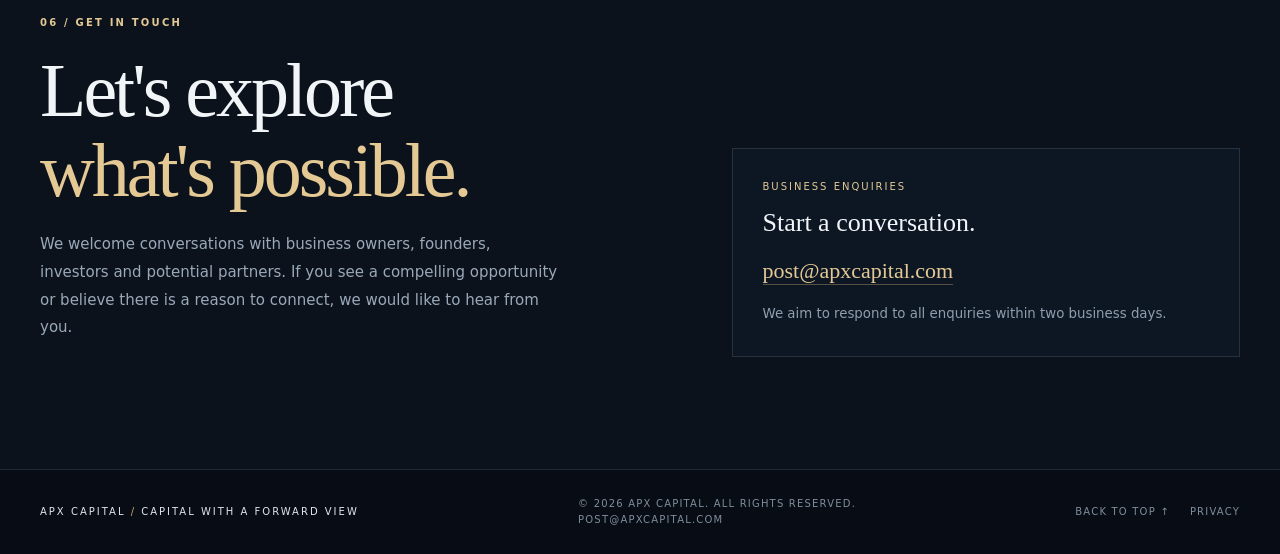
==== commit c8b0e4e2: "Restoq: ny logo, oppdatert tekst og nye engelske skjermbilder (fakturakontroll, avskrivning) Co-Auth" ====
--- a/index.html
+++ b/index.html
@@ -34,7 +34,7 @@
 <section class="about" id="about"><div class="wrap"><div class="section-head"><div><div class="kicker">01 / Who we are</div><h2 class="h2">A broader view<br>of value.</h2></div><p class="section-intro">We operate at the intersection of capital, innovation and business. Our perspective is built around seeing connections, asking better questions and acting on opportunities with conviction.</p></div><div class="about-grid"><p class="statement">The best opportunities are often found <em>between disciplines</em> — where capital meets technology, and strategy turns ideas into action.</p><div class="about-copy"><p>APX Capital is an investment and advisory company with a forward-looking, entrepreneurial mindset. We explore opportunities across businesses, markets and emerging technologies.</p><p>We believe durable value comes from combining clear strategic thinking with disciplined execution — and from building relationships based on trust, alignment and a shared ambition.</p></div></div><div class="principles"><div class="principle"><strong>01</strong><span>Think independently</span></div><div class="principle"><strong>02</strong><span>Act with discipline</span></div><div class="principle"><strong>03</strong><span>Build for the long term</span></div></div></div></section>
 <section class="capabilities" id="capabilities"><div class="wrap"><div class="section-head"><div><div class="kicker">02 / What we do</div><h2 class="h2">Three disciplines.<br>One perspective.</h2></div><p class="section-intro">Our activities are connected by a common objective: finding the right opportunities and helping turn them into sustainable, measurable progress.</p></div><div class="cards"><article class="card"><span class="card-no">01 / Capital</span><h3>Investments</h3><p>We assess and pursue selected investment opportunities with a focus on fundamentals, potential and long-term value creation.</p></article><article class="card"><span class="card-no">02 / Innovation</span><h3>Technology</h3><p>We explore technology-driven business models, digital solutions and emerging opportunities that can reshape industries and create new markets.</p></article><article class="card"><span class="card-no">03 / Direction</span><h3>Advisory</h3><p>We support owners, management teams and partners with strategic perspective, transaction insight and practical business development.</p></article></div></div></section>
 <section class="approach" id="approach"><div class="wrap"><div class="approach-grid"><div><div class="kicker">03 / Our approach</div><h2 class="h2">Clarity before<br>capital.</h2><p class="approach-aside">Good decisions start with understanding. We take a considered approach to evaluating opportunities, aligning interests and defining what success should look like.</p></div><div class="steps"><div class="step"><div class="step-num">01</div><div><h3>Understand</h3><p>We begin by listening, asking the right questions and building a clear picture of the opportunity, context and ambitions.</p></div></div><div class="step"><div class="step-num">02</div><div><h3>Evaluate</h3><p>We examine fundamentals, risks, strategic fit and potential before deciding where to focus time, expertise and capital.</p></div></div><div class="step"><div class="step-num">03</div><div><h3>Build</h3><p>We work alongside relevant partners to move from direction to execution, with a focus on progress and lasting outcomes.</p></div></div></div></div></div></section>
-<section class="capabilities" id="ventures"><div class="wrap"><div class="section-head"><div><div class="kicker">04 / Ventures</div><h2 class="h2">Products we<br>build ourselves.</h2></div><p class="section-intro">Alongside investment and advisory work, we develop and operate our own digital products — practical software for specific markets.</p></div><div class="cards"><a class="card vcard" href="projects.html#nextly"><span class="pill live"><i></i><span>Live – Pilot testing</span></span><div class="vcard-head"><img src="ventures/nextly-logo.svg" alt="" width="44" height="44"><h3>Nextly</h3></div><p>An AI job partner for job seekers in Norway — from finding positions to tailored applications and interview practice.</p><span class="more">View venture →</span></a><a class="card vcard" href="projects.html#restoq"><span class="pill dev"><i></i><span>Under development</span></span><div class="vcard-head"><img src="ventures/restoq-logo.svg" alt="" width="44" height="44"><h3>Restoq</h3></div><p>Inventory, purchasing and invoice control for bars and restaurants, in one shared tool for managers and staff.</p><span class="more">View venture →</span></a><a class="card vcard" href="projects.html#startmycompany"><span class="pill dev"><i></i><span>Under development</span></span><div class="vcard-head"><img src="ventures/startmycompany-logo.svg" alt="" width="44" height="44"><h3>Start my company</h3></div><p>AI-guided company formation: compare countries and company types, and prepare the documents to get started.</p><span class="more">View venture →</span></a></div></div></section>
+<section class="capabilities" id="ventures"><div class="wrap"><div class="section-head"><div><div class="kicker">04 / Ventures</div><h2 class="h2">Products we<br>build ourselves.</h2></div><p class="section-intro">Alongside investment and advisory work, we develop and operate our own digital products — practical software for specific markets.</p></div><div class="cards"><a class="card vcard" href="projects.html#nextly"><span class="pill live"><i></i><span>Live – Pilot testing</span></span><div class="vcard-head"><img src="ventures/nextly-logo.svg" alt="" width="44" height="44"><h3>Nextly</h3></div><p>An AI job partner for job seekers in Norway — from finding positions to tailored applications and interview practice.</p><span class="more">View venture →</span></a><a class="card vcard" href="projects.html#restoq"><span class="pill dev"><i></i><span>Under development</span></span><div class="vcard-head"><img src="ventures/restoq-logo.svg" alt="" width="44" height="44"><h3>Restoq</h3></div><p>Inventory, ordering and AI-assisted invoice control for bars and restaurants — one shared tool for managers and staff.</p><span class="more">View venture →</span></a><a class="card vcard" href="projects.html#startmycompany"><span class="pill dev"><i></i><span>Under development</span></span><div class="vcard-head"><img src="ventures/startmycompany-logo.svg" alt="" width="44" height="44"><h3>Start my company</h3></div><p>AI-guided company formation: compare countries and company types, and prepare the documents to get started.</p><span class="more">View venture →</span></a></div></div></section>
 <section class="focus" id="focus"><div class="wrap"><div class="focus-band"><div><div class="kicker">05 / Areas of interest</div><h3>Curious by nature.<br>Selective by design.</h3><p>We maintain a broad perspective while remaining selective about where we engage. Our interests may evolve as markets, technologies and opportunities develop.</p></div><div class="tags"><span class="tag">Private investments</span><span class="tag">Growth companies</span><span class="tag">Technology &amp; AI</span><span class="tag">Digital business</span><span class="tag">Strategic partnerships</span><span class="tag">Corporate advisory</span><span class="tag">Special situations</span><span class="tag">Business development</span></div></div></div></section>
 <section class="contact" id="contact"><div class="wrap"><div class="contact-grid"><div><div class="kicker">06 / Get in touch</div><h2>Let's explore<br><em style="color:var(--gold2);font-style:normal">what's possible.</em></h2><p>We welcome conversations with business owners, founders, investors and potential partners. If you see a compelling opportunity or believe there is a reason to connect, we would like to hear from you.</p></div><div class="contact-panel"><div class="label">Business enquiries</div><div class="big">Start a conversation.</div><a class="contact-mail" href="mailto:post@apxcapital.com" data-goatcounter-click="mailto-contact" data-goatcounter-title="Email (contact panel)">post@apxcapital.com</a>
 <small>We aim to respond to all enquiries within two business days.</small></div></div></div></section>
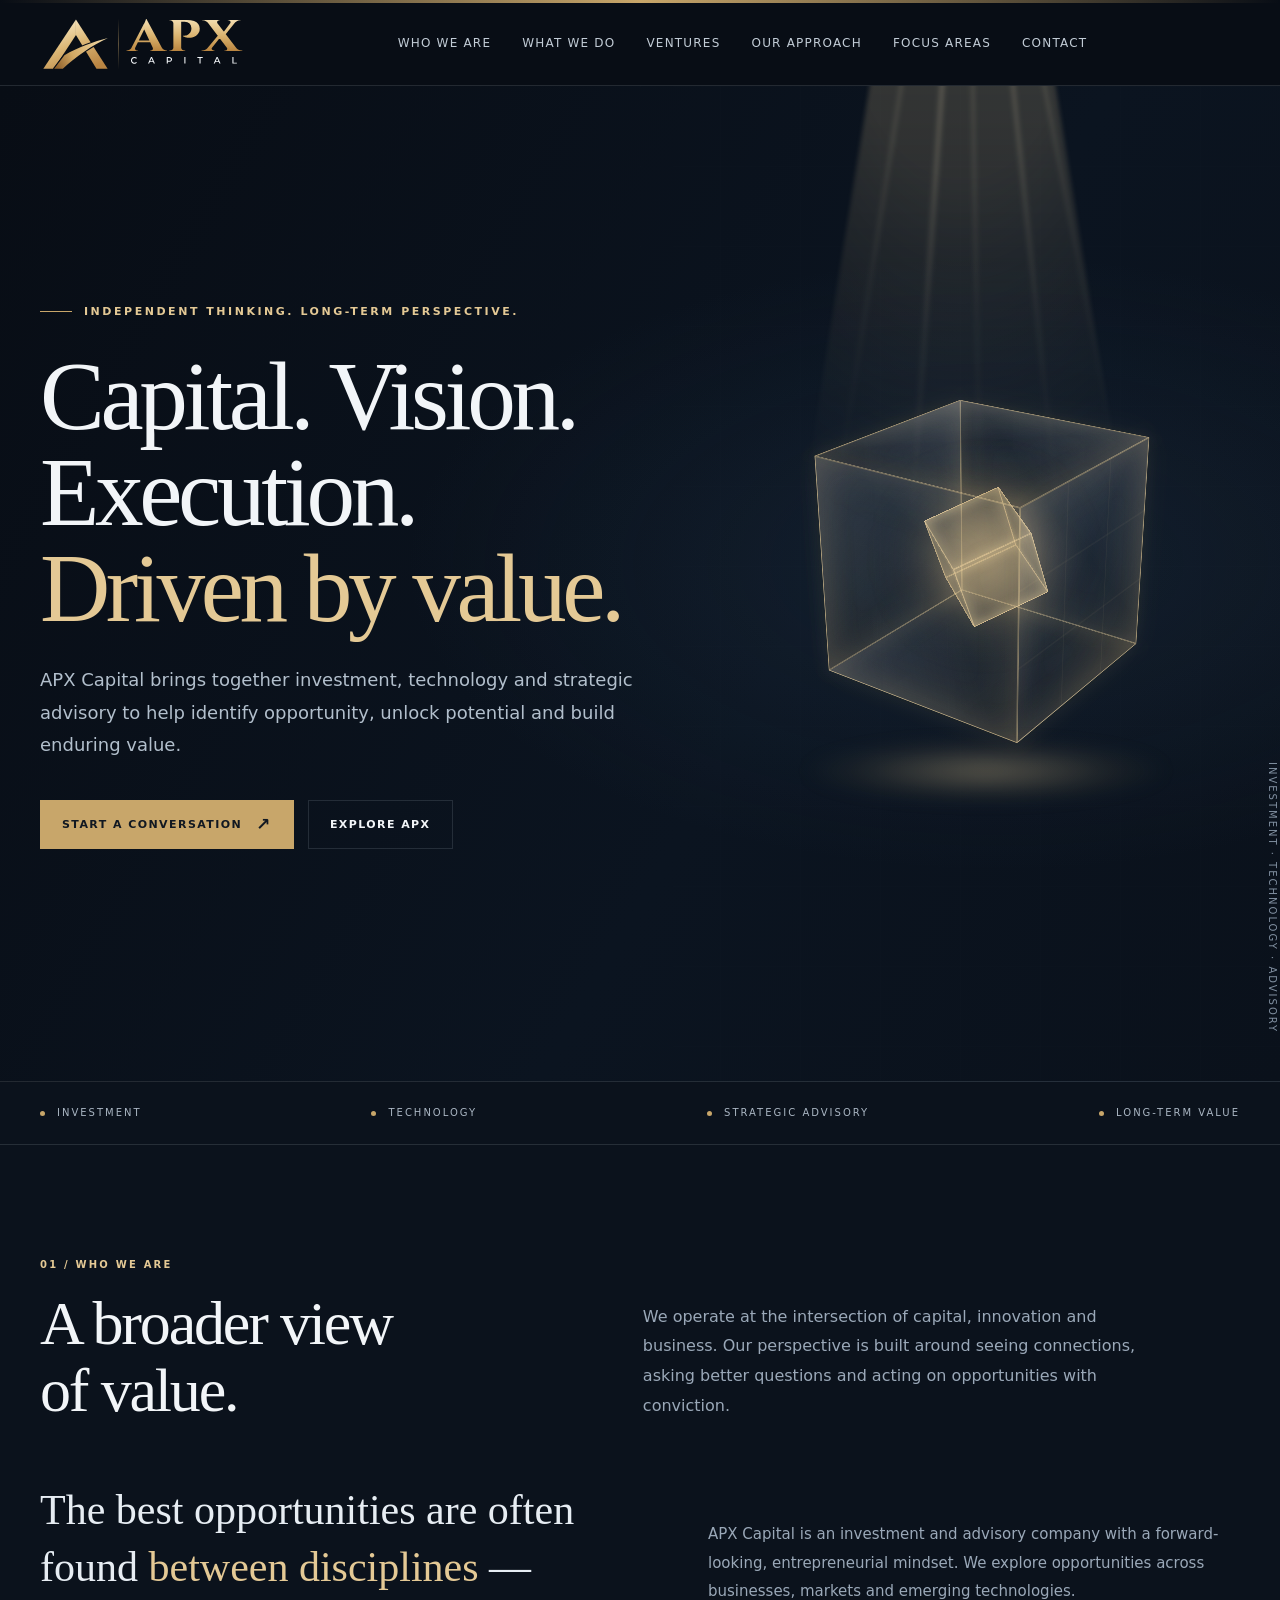
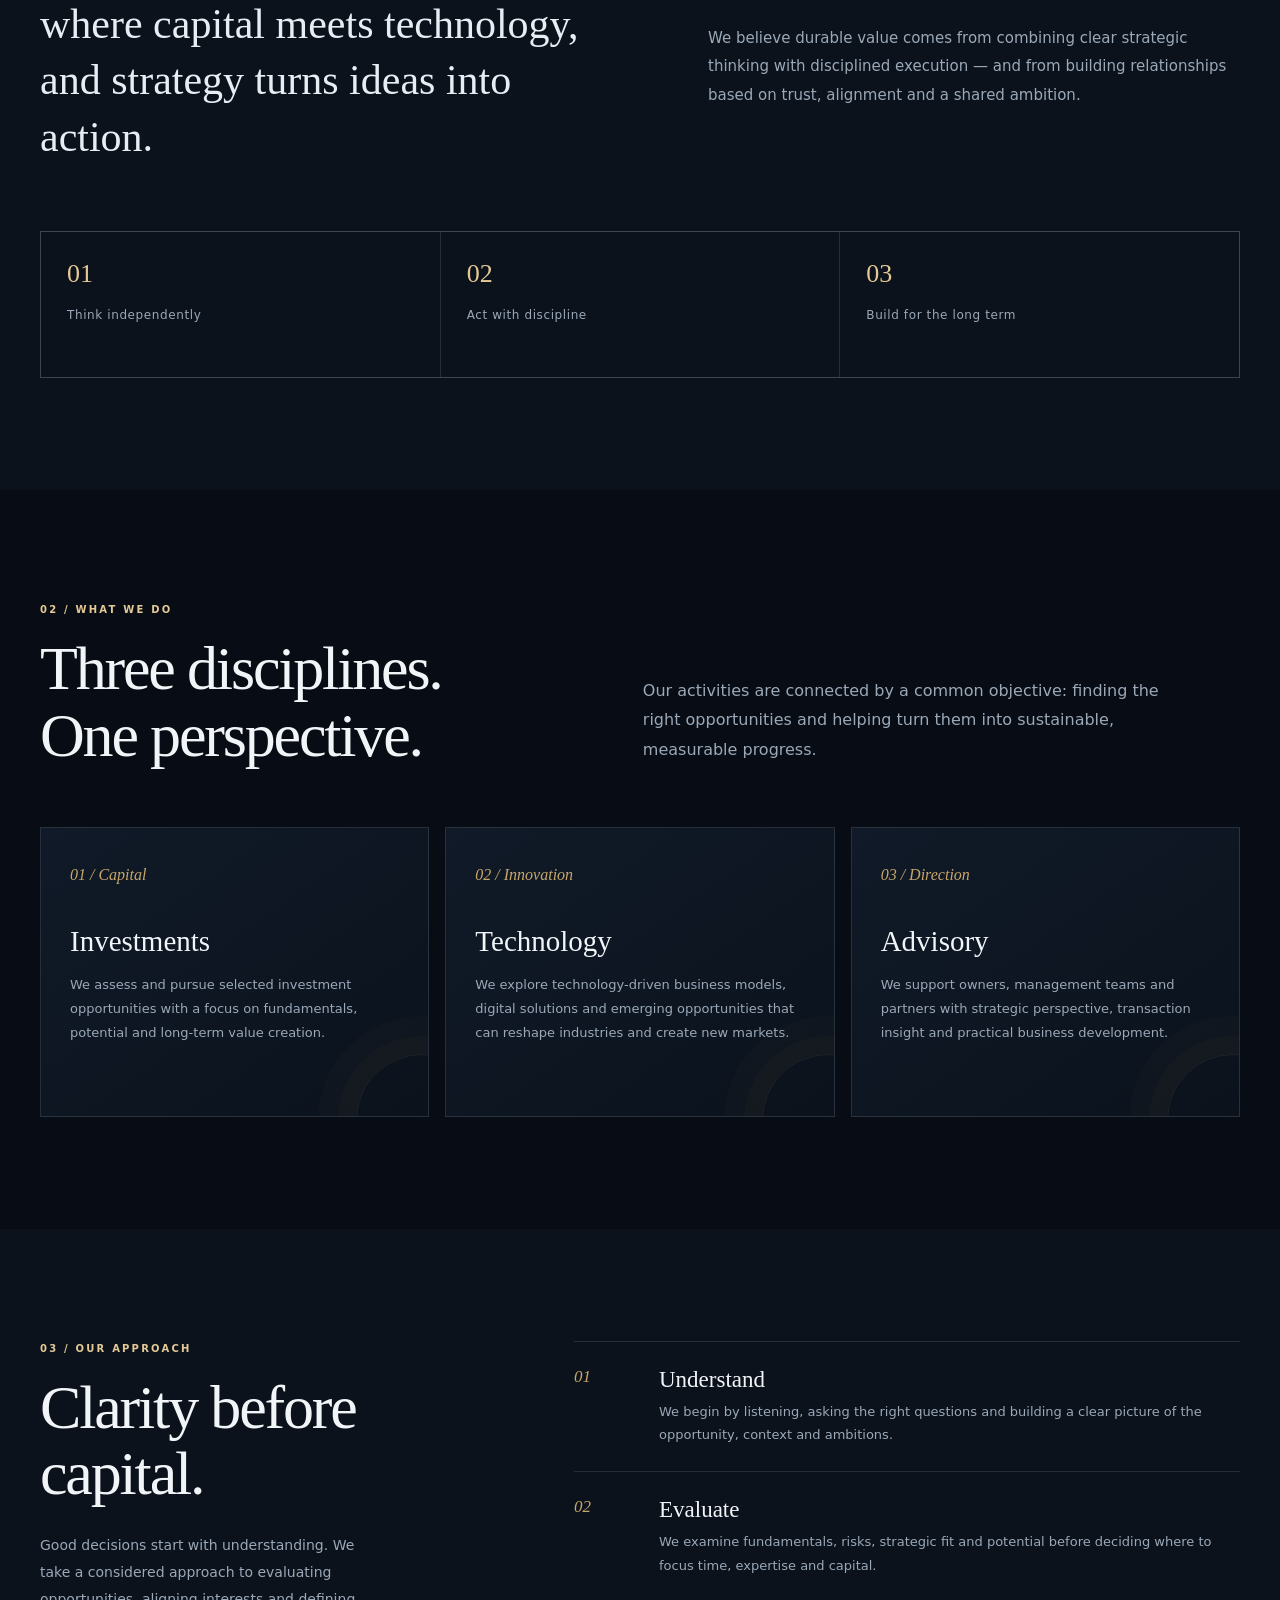
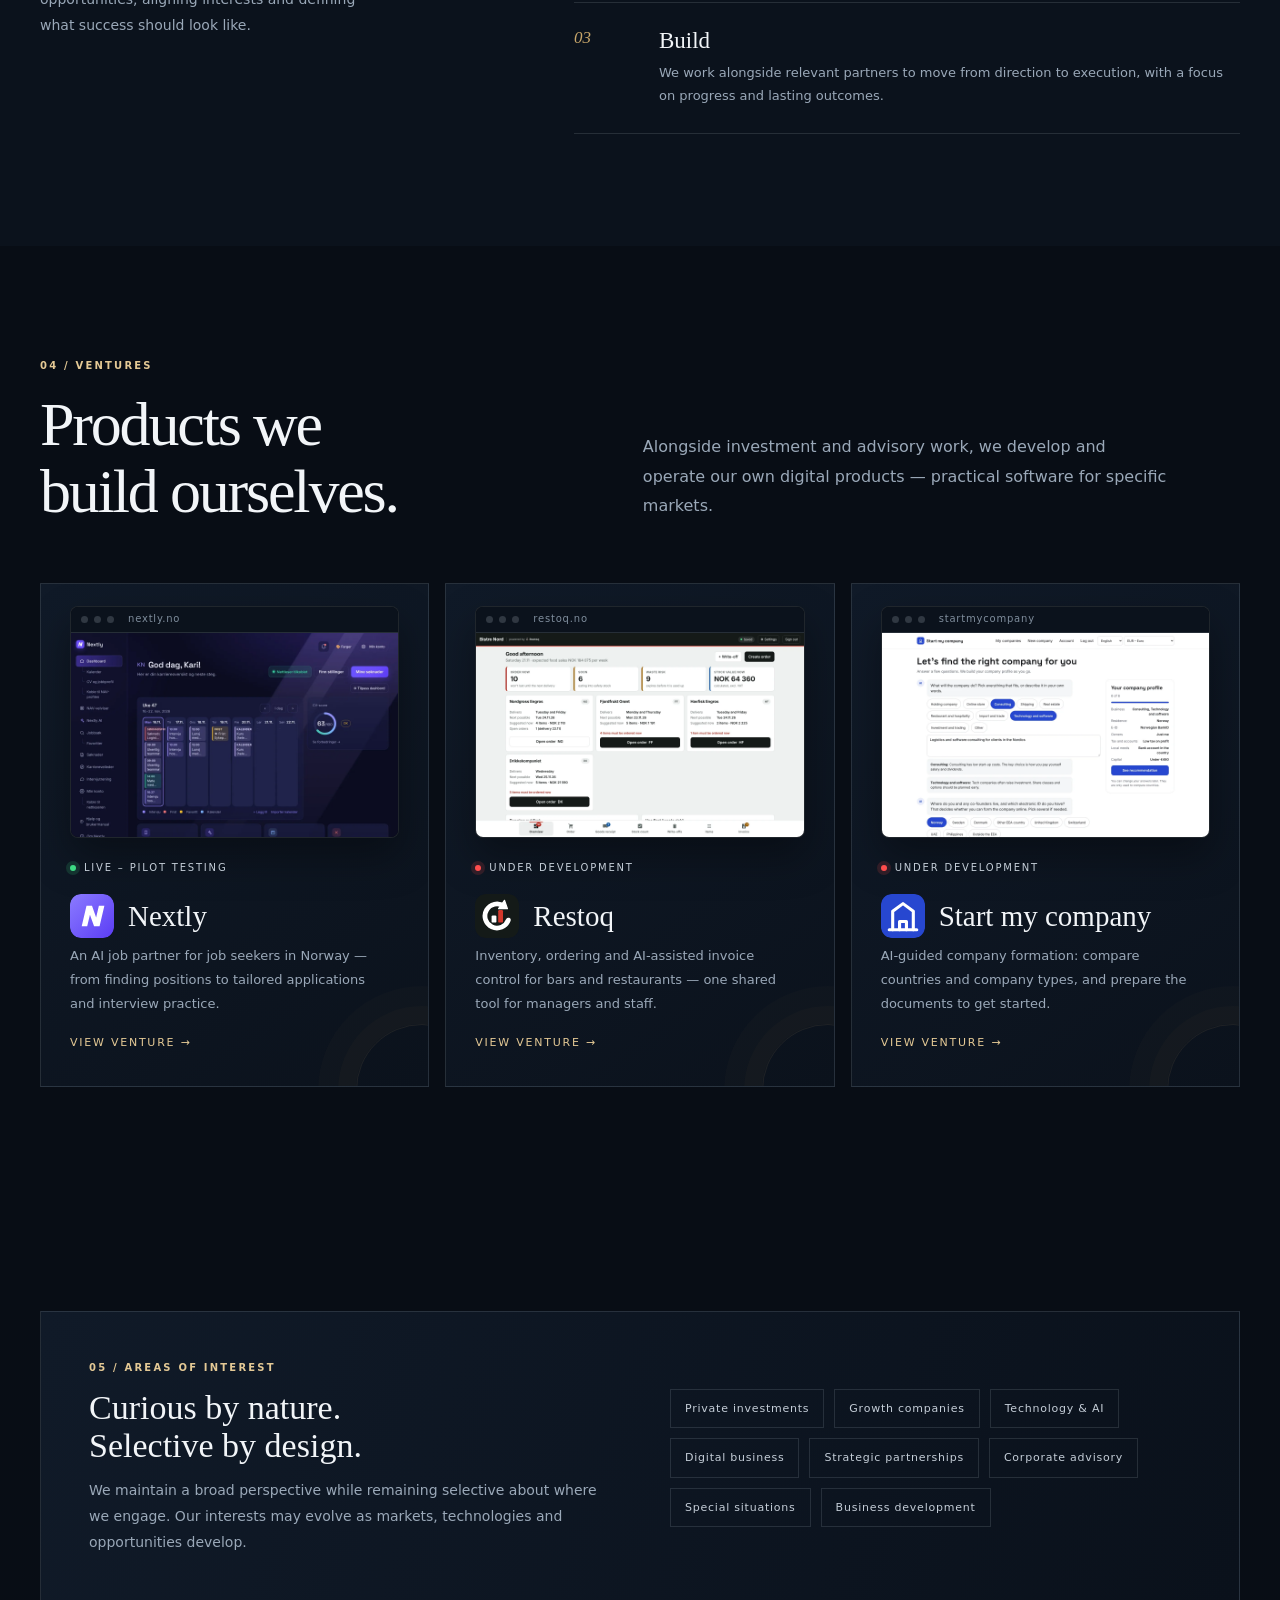
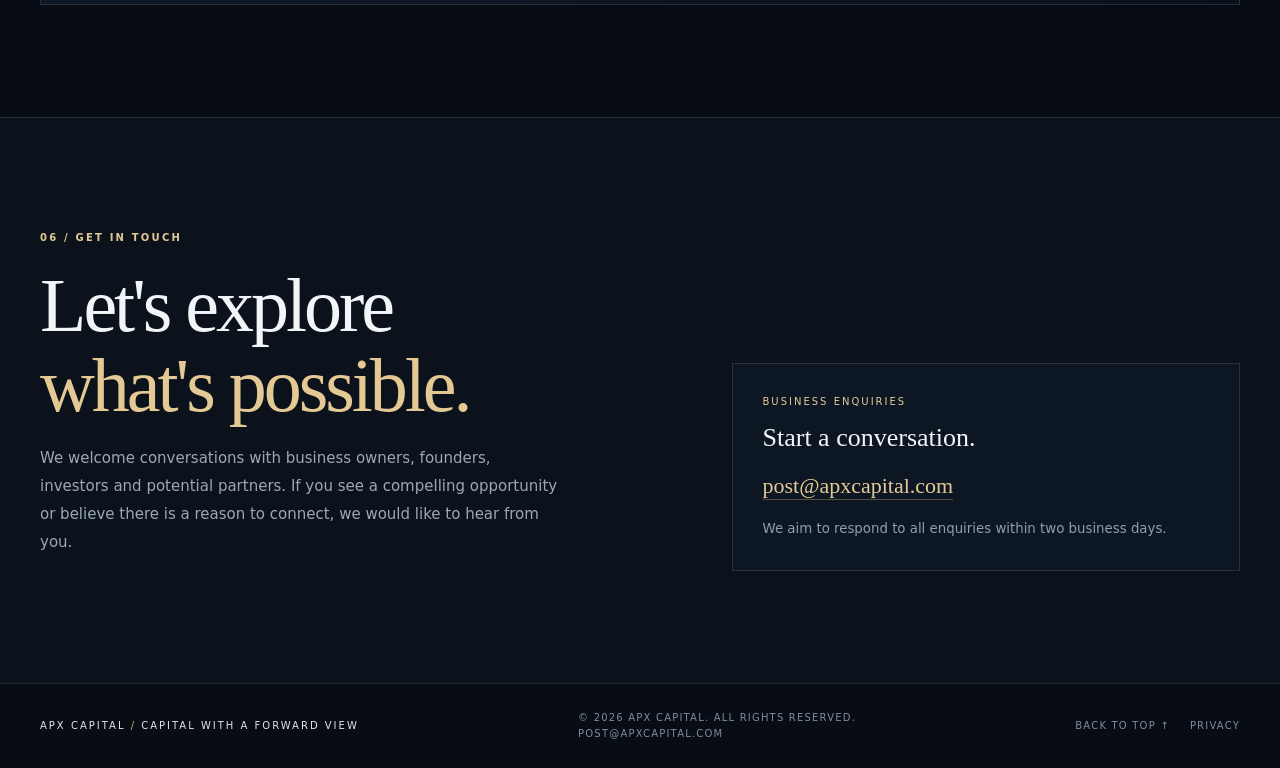
==== commit 1dcb1ba2: "Forsiden: skjermbilder i Ventures-kortene (roterer automatisk) Co-Authored-By: Claude Opus 5.5 <nore" ====
--- a/index.html
+++ b/index.html
@@ -34,7 +34,7 @@
 <section class="about" id="about"><div class="wrap"><div class="section-head"><div><div class="kicker">01 / Who we are</div><h2 class="h2">A broader view<br>of value.</h2></div><p class="section-intro">We operate at the intersection of capital, innovation and business. Our perspective is built around seeing connections, asking better questions and acting on opportunities with conviction.</p></div><div class="about-grid"><p class="statement">The best opportunities are often found <em>between disciplines</em> — where capital meets technology, and strategy turns ideas into action.</p><div class="about-copy"><p>APX Capital is an investment and advisory company with a forward-looking, entrepreneurial mindset. We explore opportunities across businesses, markets and emerging technologies.</p><p>We believe durable value comes from combining clear strategic thinking with disciplined execution — and from building relationships based on trust, alignment and a shared ambition.</p></div></div><div class="principles"><div class="principle"><strong>01</strong><span>Think independently</span></div><div class="principle"><strong>02</strong><span>Act with discipline</span></div><div class="principle"><strong>03</strong><span>Build for the long term</span></div></div></div></section>
 <section class="capabilities" id="capabilities"><div class="wrap"><div class="section-head"><div><div class="kicker">02 / What we do</div><h2 class="h2">Three disciplines.<br>One perspective.</h2></div><p class="section-intro">Our activities are connected by a common objective: finding the right opportunities and helping turn them into sustainable, measurable progress.</p></div><div class="cards"><article class="card"><span class="card-no">01 / Capital</span><h3>Investments</h3><p>We assess and pursue selected investment opportunities with a focus on fundamentals, potential and long-term value creation.</p></article><article class="card"><span class="card-no">02 / Innovation</span><h3>Technology</h3><p>We explore technology-driven business models, digital solutions and emerging opportunities that can reshape industries and create new markets.</p></article><article class="card"><span class="card-no">03 / Direction</span><h3>Advisory</h3><p>We support owners, management teams and partners with strategic perspective, transaction insight and practical business development.</p></article></div></div></section>
 <section class="approach" id="approach"><div class="wrap"><div class="approach-grid"><div><div class="kicker">03 / Our approach</div><h2 class="h2">Clarity before<br>capital.</h2><p class="approach-aside">Good decisions start with understanding. We take a considered approach to evaluating opportunities, aligning interests and defining what success should look like.</p></div><div class="steps"><div class="step"><div class="step-num">01</div><div><h3>Understand</h3><p>We begin by listening, asking the right questions and building a clear picture of the opportunity, context and ambitions.</p></div></div><div class="step"><div class="step-num">02</div><div><h3>Evaluate</h3><p>We examine fundamentals, risks, strategic fit and potential before deciding where to focus time, expertise and capital.</p></div></div><div class="step"><div class="step-num">03</div><div><h3>Build</h3><p>We work alongside relevant partners to move from direction to execution, with a focus on progress and lasting outcomes.</p></div></div></div></div></div></section>
-<section class="capabilities" id="ventures"><div class="wrap"><div class="section-head"><div><div class="kicker">04 / Ventures</div><h2 class="h2">Products we<br>build ourselves.</h2></div><p class="section-intro">Alongside investment and advisory work, we develop and operate our own digital products — practical software for specific markets.</p></div><div class="cards"><a class="card vcard" href="projects.html#nextly"><span class="pill live"><i></i><span>Live – Pilot testing</span></span><div class="vcard-head"><img src="ventures/nextly-logo.svg" alt="" width="44" height="44"><h3>Nextly</h3></div><p>An AI job partner for job seekers in Norway — from finding positions to tailored applications and interview practice.</p><span class="more">View venture →</span></a><a class="card vcard" href="projects.html#restoq"><span class="pill dev"><i></i><span>Under development</span></span><div class="vcard-head"><img src="ventures/restoq-logo.svg" alt="" width="44" height="44"><h3>Restoq</h3></div><p>Inventory, ordering and AI-assisted invoice control for bars and restaurants — one shared tool for managers and staff.</p><span class="more">View venture →</span></a><a class="card vcard" href="projects.html#startmycompany"><span class="pill dev"><i></i><span>Under development</span></span><div class="vcard-head"><img src="ventures/startmycompany-logo.svg" alt="" width="44" height="44"><h3>Start my company</h3></div><p>AI-guided company formation: compare countries and company types, and prepare the documents to get started.</p><span class="more">View venture →</span></a></div></div></section>
+<section class="capabilities" id="ventures"><div class="wrap"><div class="section-head"><div><div class="kicker">04 / Ventures</div><h2 class="h2">Products we<br>build ourselves.</h2></div><p class="section-intro">Alongside investment and advisory work, we develop and operate our own digital products — practical software for specific markets.</p></div><div class="cards"><a class="card vcard" href="projects.html#nextly"><div class="vshot"><div class="frame-bar"><i></i><i></i><i></i><span>nextly.no</span></div><div class="vshot-imgs"><img class="on" src="ventures/nextly-dashboard.webp" alt="Nextly – Dashboard" width="1440" height="900" loading="lazy" decoding="async"><img class="" src="ventures/nextly-jobs.webp" alt="Nextly – Job search" width="1440" height="900" loading="lazy" decoding="async"><img class="" src="ventures/nextly-cv.webp" alt="Nextly – CV" width="1440" height="900" loading="lazy" decoding="async"><img class="" src="ventures/nextly-interview.webp" alt="Nextly – Interview practice" width="1440" height="900" loading="lazy" decoding="async"></div></div><span class="pill live"><i></i><span>Live – Pilot testing</span></span><div class="vcard-head"><img src="ventures/nextly-logo.svg" alt="" width="44" height="44"><h3>Nextly</h3></div><p>An AI job partner for job seekers in Norway — from finding positions to tailored applications and interview practice.</p><span class="more">View venture →</span></a><a class="card vcard" href="projects.html#restoq"><div class="vshot"><div class="frame-bar"><i></i><i></i><i></i><span>restoq.no</span></div><div class="vshot-imgs"><img class="on" src="ventures/restoq-overview.webp" alt="Restoq – Overview" width="1440" height="900" loading="lazy" decoding="async"><img class="" src="ventures/restoq-invoices.webp" alt="Restoq – Invoice control" width="1440" height="900" loading="lazy" decoding="async"><img class="" src="ventures/restoq-ordering.webp" alt="Restoq – Ordering" width="1440" height="900" loading="lazy" decoding="async"><img class="" src="ventures/restoq-writeoffs.webp" alt="Restoq – Write-offs" width="1440" height="900" loading="lazy" decoding="async"></div></div><span class="pill dev"><i></i><span>Under development</span></span><div class="vcard-head"><img src="ventures/restoq-logo.svg" alt="" width="44" height="44"><h3>Restoq</h3></div><p>Inventory, ordering and AI-assisted invoice control for bars and restaurants — one shared tool for managers and staff.</p><span class="more">View venture →</span></a><a class="card vcard" href="projects.html#startmycompany"><div class="vshot"><div class="frame-bar"><i></i><i></i><i></i><span>startmycompany</span></div><div class="vshot-imgs"><img class="on" src="ventures/startmycompany-interview.webp" alt="Start my company – Interview" width="1440" height="900" loading="lazy" decoding="async"><img class="" src="ventures/startmycompany-comparison.webp" alt="Start my company – Comparison" width="1440" height="900" loading="lazy" decoding="async"><img class="" src="ventures/startmycompany-plan.webp" alt="Start my company – Plan" width="1440" height="900" loading="lazy" decoding="async"><img class="" src="ventures/startmycompany-documents.webp" alt="Start my company – Documents" width="1440" height="900" loading="lazy" decoding="async"></div></div><span class="pill dev"><i></i><span>Under development</span></span><div class="vcard-head"><img src="ventures/startmycompany-logo.svg" alt="" width="44" height="44"><h3>Start my company</h3></div><p>AI-guided company formation: compare countries and company types, and prepare the documents to get started.</p><span class="more">View venture →</span></a></div></div></section>
 <section class="focus" id="focus"><div class="wrap"><div class="focus-band"><div><div class="kicker">05 / Areas of interest</div><h3>Curious by nature.<br>Selective by design.</h3><p>We maintain a broad perspective while remaining selective about where we engage. Our interests may evolve as markets, technologies and opportunities develop.</p></div><div class="tags"><span class="tag">Private investments</span><span class="tag">Growth companies</span><span class="tag">Technology &amp; AI</span><span class="tag">Digital business</span><span class="tag">Strategic partnerships</span><span class="tag">Corporate advisory</span><span class="tag">Special situations</span><span class="tag">Business development</span></div></div></div></section>
 <section class="contact" id="contact"><div class="wrap"><div class="contact-grid"><div><div class="kicker">06 / Get in touch</div><h2>Let's explore<br><em style="color:var(--gold2);font-style:normal">what's possible.</em></h2><p>We welcome conversations with business owners, founders, investors and potential partners. If you see a compelling opportunity or believe there is a reason to connect, we would like to hear from you.</p></div><div class="contact-panel"><div class="label">Business enquiries</div><div class="big">Start a conversation.</div><a class="contact-mail" href="mailto:post@apxcapital.com" data-goatcounter-click="mailto-contact" data-goatcounter-title="Email (contact panel)">post@apxcapital.com</a>
 <small>We aim to respond to all enquiries within two business days.</small></div></div></div></section>
--- a/site.css
+++ b/site.css
@@ -41,3 +41,9 @@
 @media(max-width:1100px){.fx-stage{right:6%}}
 @media(max-width:850px){.hero-fx{--s:170px}.fx-inner{--s:calc(170px * .36)}.fx-stage{right:4%;top:30%;opacity:.7}.fx-rays{width:90%;right:-15%}}
 @media(max-width:620px){.hero-fx{--s:120px}.fx-inner{--s:calc(120px * .36)}.fx-stage{right:6%;top:13%;opacity:.4}.fx-shadow{top:calc(100% + 40px)}}
+/* Venture screenshots on the home page */
+.vcard{padding-top:22px}.vshot{margin:0 0 22px;border:1px solid var(--line);border-radius:8px;overflow:hidden;background:#05090f;box-shadow:0 18px 40px rgba(0,0,0,.35)}
+.vshot .frame-bar{display:flex;align-items:center;gap:6px;height:26px;padding:0 10px;border-bottom:1px solid var(--line);background:#0b121c}
+.vshot .frame-bar i{width:7px;height:7px;border-radius:50%;background:rgba(215,226,239,.18)}.vshot .frame-bar span{margin-left:8px;color:#7f8d9c;font-size:10px;letter-spacing:.08em}
+.vshot-imgs{position:relative;aspect-ratio:16/10}.vshot-imgs img{position:absolute;inset:0;width:100%;height:100%;object-fit:cover;object-position:top left;opacity:0;transition:opacity .9s ease,transform 6s ease}
+.vshot-imgs img.on{opacity:1}.vcard:hover .vshot-imgs img.on{transform:scale(1.03)}.vcard:hover .vshot{border-color:rgba(200,166,106,.45)}
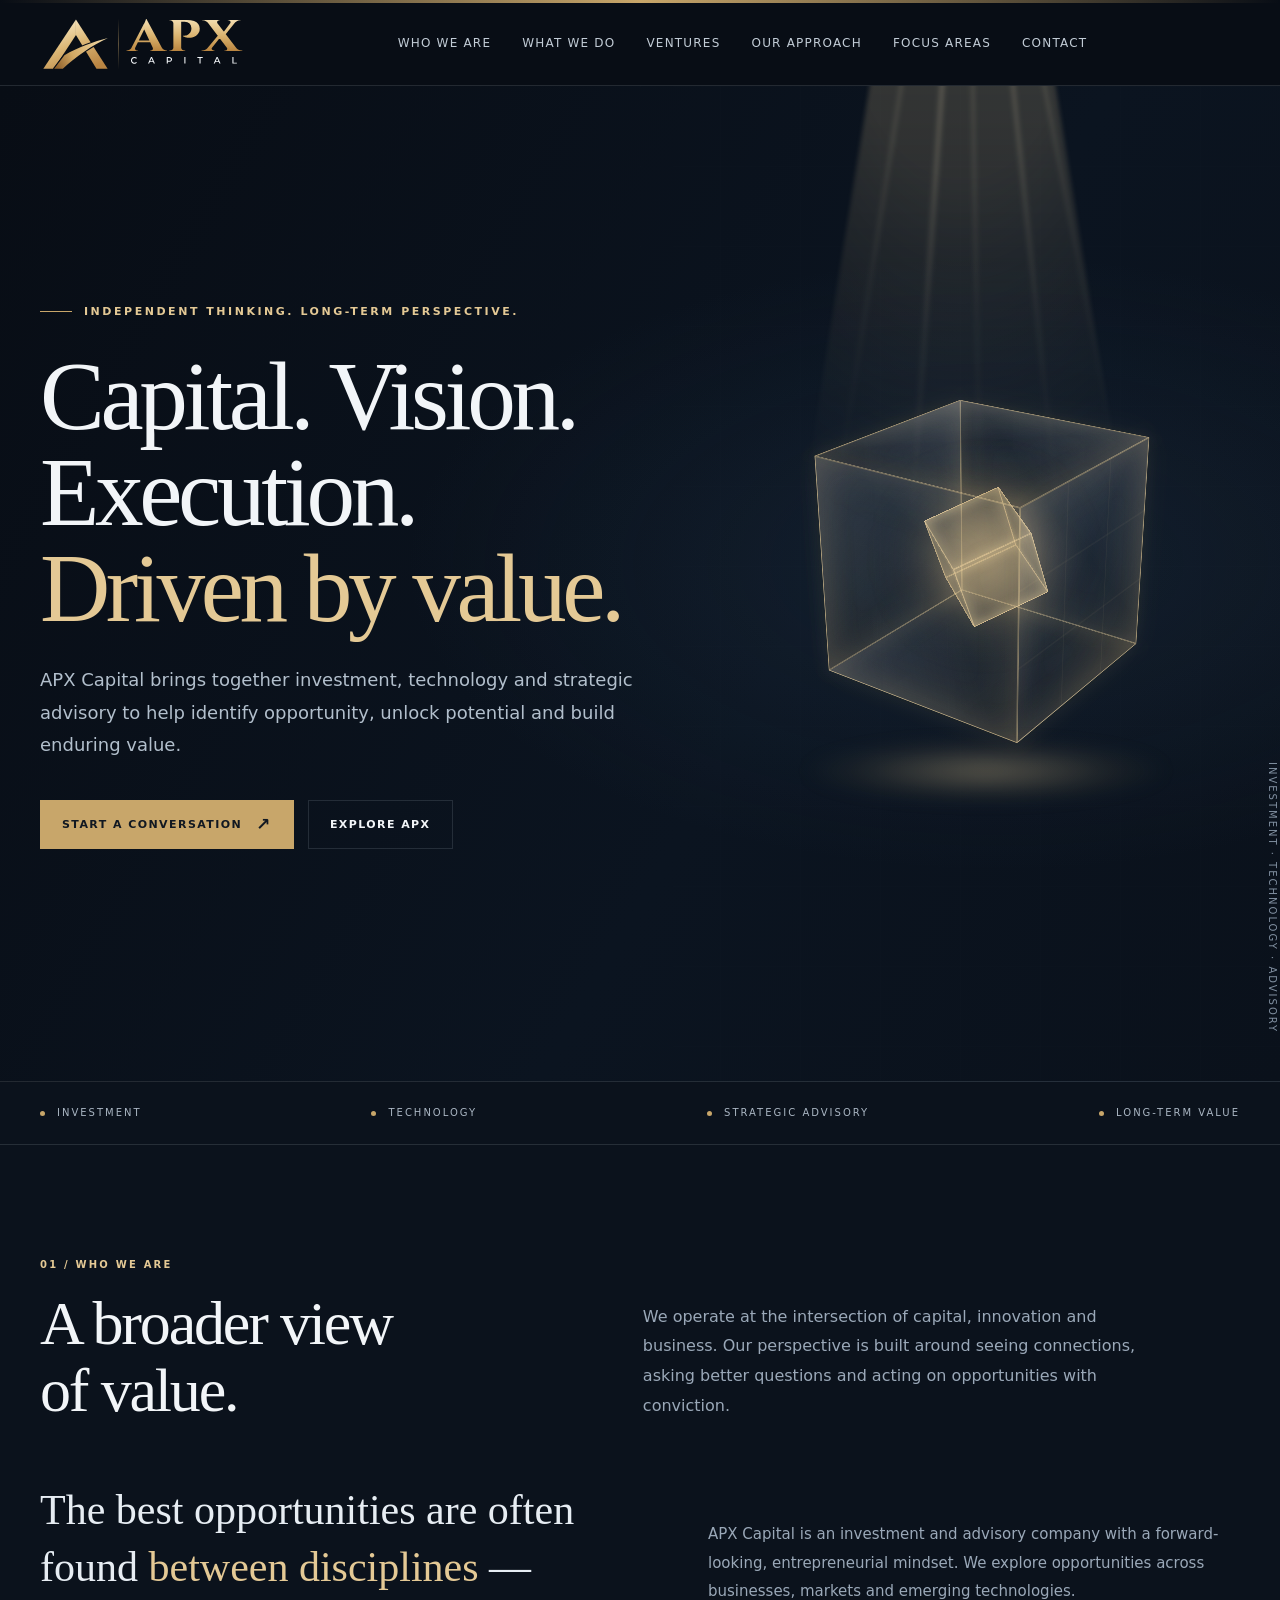
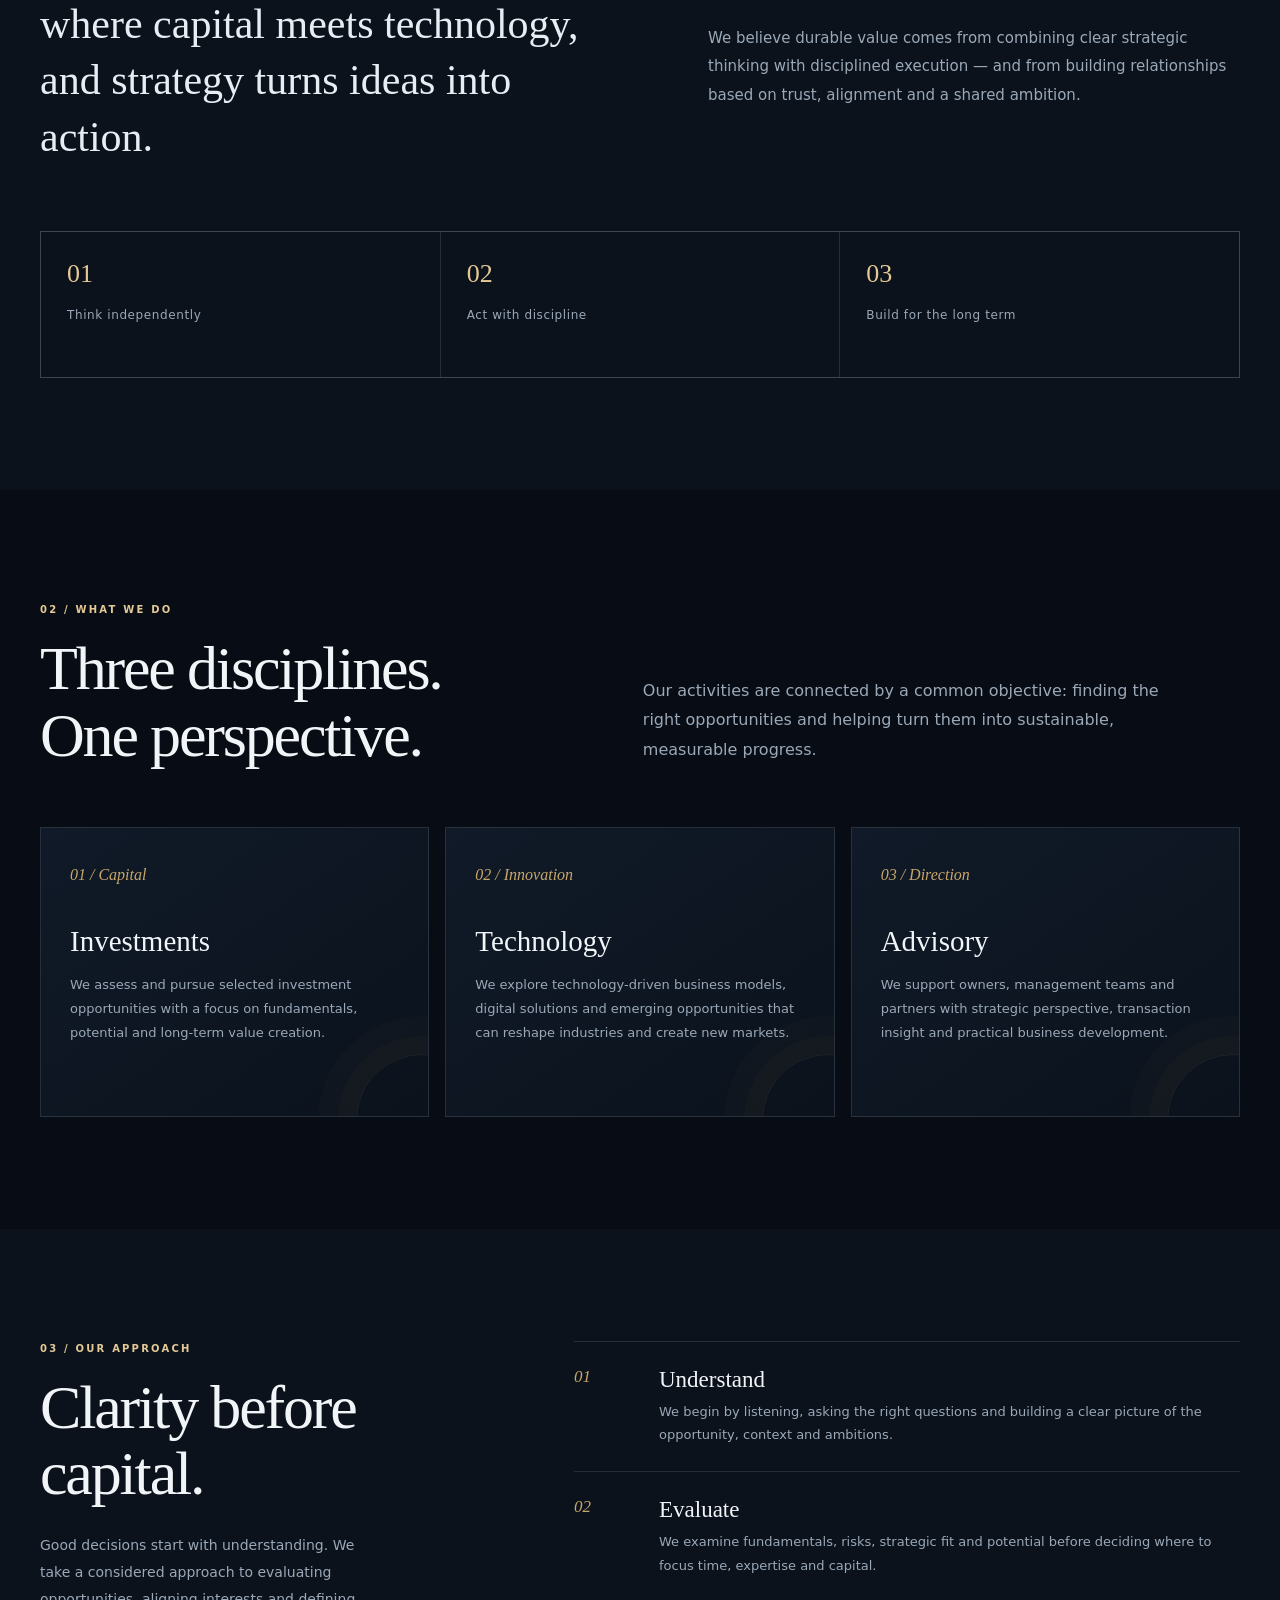
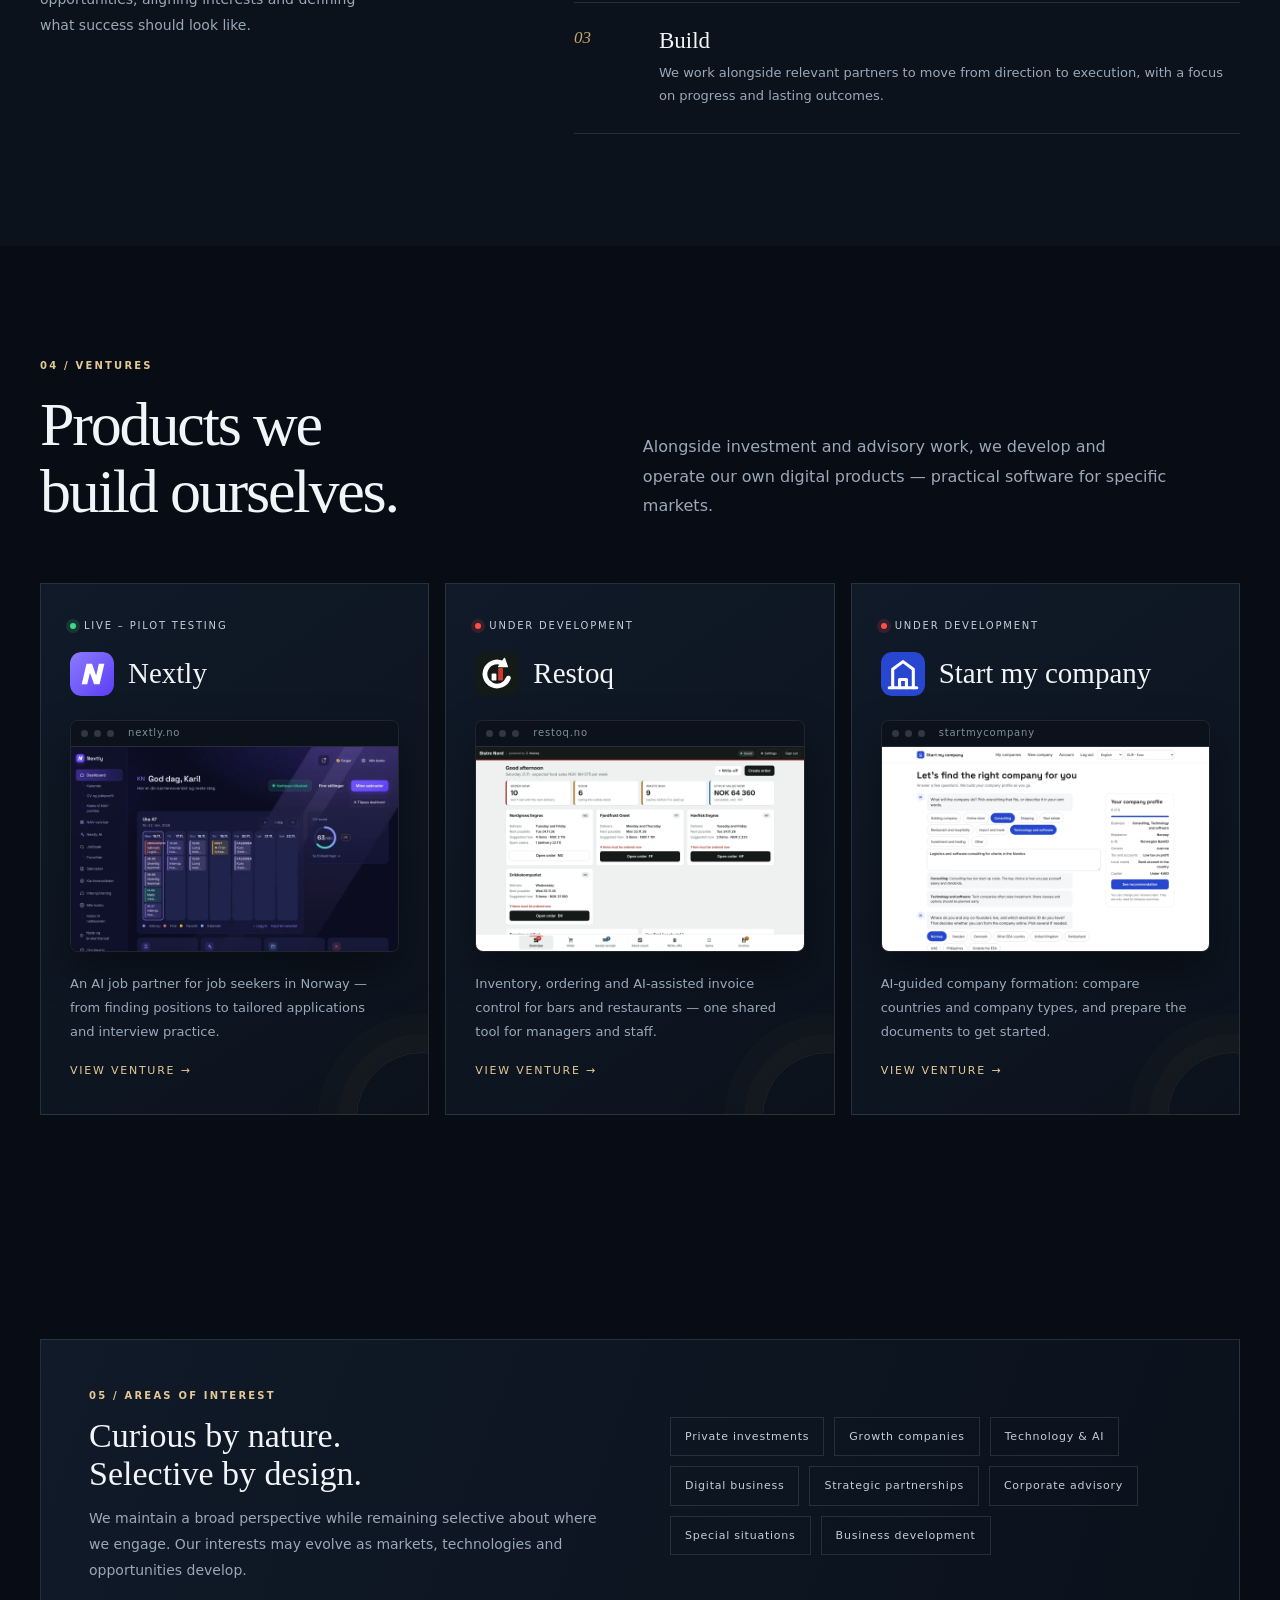
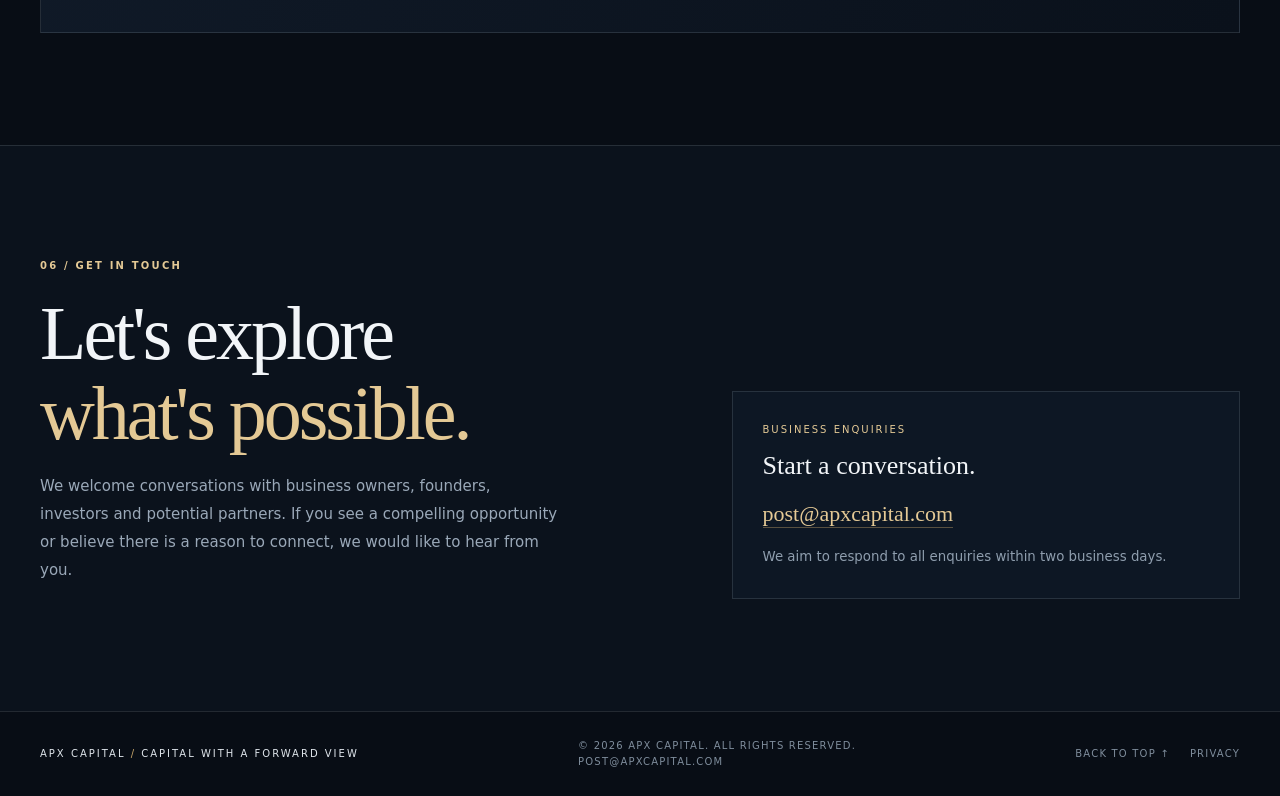
==== commit b3b8a148: "Ventures-kort: skjermbilder under overskriftene Co-Authored-By: Claude Opus 5.5 <noreply@anthropic.c" ====
--- a/index.html
+++ b/index.html
@@ -34,7 +34,7 @@
 <section class="about" id="about"><div class="wrap"><div class="section-head"><div><div class="kicker">01 / Who we are</div><h2 class="h2">A broader view<br>of value.</h2></div><p class="section-intro">We operate at the intersection of capital, innovation and business. Our perspective is built around seeing connections, asking better questions and acting on opportunities with conviction.</p></div><div class="about-grid"><p class="statement">The best opportunities are often found <em>between disciplines</em> — where capital meets technology, and strategy turns ideas into action.</p><div class="about-copy"><p>APX Capital is an investment and advisory company with a forward-looking, entrepreneurial mindset. We explore opportunities across businesses, markets and emerging technologies.</p><p>We believe durable value comes from combining clear strategic thinking with disciplined execution — and from building relationships based on trust, alignment and a shared ambition.</p></div></div><div class="principles"><div class="principle"><strong>01</strong><span>Think independently</span></div><div class="principle"><strong>02</strong><span>Act with discipline</span></div><div class="principle"><strong>03</strong><span>Build for the long term</span></div></div></div></section>
 <section class="capabilities" id="capabilities"><div class="wrap"><div class="section-head"><div><div class="kicker">02 / What we do</div><h2 class="h2">Three disciplines.<br>One perspective.</h2></div><p class="section-intro">Our activities are connected by a common objective: finding the right opportunities and helping turn them into sustainable, measurable progress.</p></div><div class="cards"><article class="card"><span class="card-no">01 / Capital</span><h3>Investments</h3><p>We assess and pursue selected investment opportunities with a focus on fundamentals, potential and long-term value creation.</p></article><article class="card"><span class="card-no">02 / Innovation</span><h3>Technology</h3><p>We explore technology-driven business models, digital solutions and emerging opportunities that can reshape industries and create new markets.</p></article><article class="card"><span class="card-no">03 / Direction</span><h3>Advisory</h3><p>We support owners, management teams and partners with strategic perspective, transaction insight and practical business development.</p></article></div></div></section>
 <section class="approach" id="approach"><div class="wrap"><div class="approach-grid"><div><div class="kicker">03 / Our approach</div><h2 class="h2">Clarity before<br>capital.</h2><p class="approach-aside">Good decisions start with understanding. We take a considered approach to evaluating opportunities, aligning interests and defining what success should look like.</p></div><div class="steps"><div class="step"><div class="step-num">01</div><div><h3>Understand</h3><p>We begin by listening, asking the right questions and building a clear picture of the opportunity, context and ambitions.</p></div></div><div class="step"><div class="step-num">02</div><div><h3>Evaluate</h3><p>We examine fundamentals, risks, strategic fit and potential before deciding where to focus time, expertise and capital.</p></div></div><div class="step"><div class="step-num">03</div><div><h3>Build</h3><p>We work alongside relevant partners to move from direction to execution, with a focus on progress and lasting outcomes.</p></div></div></div></div></div></section>
-<section class="capabilities" id="ventures"><div class="wrap"><div class="section-head"><div><div class="kicker">04 / Ventures</div><h2 class="h2">Products we<br>build ourselves.</h2></div><p class="section-intro">Alongside investment and advisory work, we develop and operate our own digital products — practical software for specific markets.</p></div><div class="cards"><a class="card vcard" href="projects.html#nextly"><div class="vshot"><div class="frame-bar"><i></i><i></i><i></i><span>nextly.no</span></div><div class="vshot-imgs"><img class="on" src="ventures/nextly-dashboard.webp" alt="Nextly – Dashboard" width="1440" height="900" loading="lazy" decoding="async"><img class="" src="ventures/nextly-jobs.webp" alt="Nextly – Job search" width="1440" height="900" loading="lazy" decoding="async"><img class="" src="ventures/nextly-cv.webp" alt="Nextly – CV" width="1440" height="900" loading="lazy" decoding="async"><img class="" src="ventures/nextly-interview.webp" alt="Nextly – Interview practice" width="1440" height="900" loading="lazy" decoding="async"></div></div><span class="pill live"><i></i><span>Live – Pilot testing</span></span><div class="vcard-head"><img src="ventures/nextly-logo.svg" alt="" width="44" height="44"><h3>Nextly</h3></div><p>An AI job partner for job seekers in Norway — from finding positions to tailored applications and interview practice.</p><span class="more">View venture →</span></a><a class="card vcard" href="projects.html#restoq"><div class="vshot"><div class="frame-bar"><i></i><i></i><i></i><span>restoq.no</span></div><div class="vshot-imgs"><img class="on" src="ventures/restoq-overview.webp" alt="Restoq – Overview" width="1440" height="900" loading="lazy" decoding="async"><img class="" src="ventures/restoq-invoices.webp" alt="Restoq – Invoice control" width="1440" height="900" loading="lazy" decoding="async"><img class="" src="ventures/restoq-ordering.webp" alt="Restoq – Ordering" width="1440" height="900" loading="lazy" decoding="async"><img class="" src="ventures/restoq-writeoffs.webp" alt="Restoq – Write-offs" width="1440" height="900" loading="lazy" decoding="async"></div></div><span class="pill dev"><i></i><span>Under development</span></span><div class="vcard-head"><img src="ventures/restoq-logo.svg" alt="" width="44" height="44"><h3>Restoq</h3></div><p>Inventory, ordering and AI-assisted invoice control for bars and restaurants — one shared tool for managers and staff.</p><span class="more">View venture →</span></a><a class="card vcard" href="projects.html#startmycompany"><div class="vshot"><div class="frame-bar"><i></i><i></i><i></i><span>startmycompany</span></div><div class="vshot-imgs"><img class="on" src="ventures/startmycompany-interview.webp" alt="Start my company – Interview" width="1440" height="900" loading="lazy" decoding="async"><img class="" src="ventures/startmycompany-comparison.webp" alt="Start my company – Comparison" width="1440" height="900" loading="lazy" decoding="async"><img class="" src="ventures/startmycompany-plan.webp" alt="Start my company – Plan" width="1440" height="900" loading="lazy" decoding="async"><img class="" src="ventures/startmycompany-documents.webp" alt="Start my company – Documents" width="1440" height="900" loading="lazy" decoding="async"></div></div><span class="pill dev"><i></i><span>Under development</span></span><div class="vcard-head"><img src="ventures/startmycompany-logo.svg" alt="" width="44" height="44"><h3>Start my company</h3></div><p>AI-guided company formation: compare countries and company types, and prepare the documents to get started.</p><span class="more">View venture →</span></a></div></div></section>
+<section class="capabilities" id="ventures"><div class="wrap"><div class="section-head"><div><div class="kicker">04 / Ventures</div><h2 class="h2">Products we<br>build ourselves.</h2></div><p class="section-intro">Alongside investment and advisory work, we develop and operate our own digital products — practical software for specific markets.</p></div><div class="cards"><a class="card vcard" href="projects.html#nextly"><span class="pill live"><i></i><span>Live – Pilot testing</span></span><div class="vcard-head"><img src="ventures/nextly-logo.svg" alt="" width="44" height="44"><h3>Nextly</h3></div><div class="vshot"><div class="frame-bar"><i></i><i></i><i></i><span>nextly.no</span></div><div class="vshot-imgs"><img class="on" src="ventures/nextly-dashboard.webp" alt="Nextly – Dashboard" width="1440" height="900" loading="lazy" decoding="async"><img class="" src="ventures/nextly-jobs.webp" alt="Nextly – Job search" width="1440" height="900" loading="lazy" decoding="async"><img class="" src="ventures/nextly-cv.webp" alt="Nextly – CV" width="1440" height="900" loading="lazy" decoding="async"><img class="" src="ventures/nextly-interview.webp" alt="Nextly – Interview practice" width="1440" height="900" loading="lazy" decoding="async"></div></div><p>An AI job partner for job seekers in Norway — from finding positions to tailored applications and interview practice.</p><span class="more">View venture →</span></a><a class="card vcard" href="projects.html#restoq"><span class="pill dev"><i></i><span>Under development</span></span><div class="vcard-head"><img src="ventures/restoq-logo.svg" alt="" width="44" height="44"><h3>Restoq</h3></div><div class="vshot"><div class="frame-bar"><i></i><i></i><i></i><span>restoq.no</span></div><div class="vshot-imgs"><img class="on" src="ventures/restoq-overview.webp" alt="Restoq – Overview" width="1440" height="900" loading="lazy" decoding="async"><img class="" src="ventures/restoq-invoices.webp" alt="Restoq – Invoice control" width="1440" height="900" loading="lazy" decoding="async"><img class="" src="ventures/restoq-ordering.webp" alt="Restoq – Ordering" width="1440" height="900" loading="lazy" decoding="async"><img class="" src="ventures/restoq-writeoffs.webp" alt="Restoq – Write-offs" width="1440" height="900" loading="lazy" decoding="async"></div></div><p>Inventory, ordering and AI-assisted invoice control for bars and restaurants — one shared tool for managers and staff.</p><span class="more">View venture →</span></a><a class="card vcard" href="projects.html#startmycompany"><span class="pill dev"><i></i><span>Under development</span></span><div class="vcard-head"><img src="ventures/startmycompany-logo.svg" alt="" width="44" height="44"><h3>Start my company</h3></div><div class="vshot"><div class="frame-bar"><i></i><i></i><i></i><span>startmycompany</span></div><div class="vshot-imgs"><img class="on" src="ventures/startmycompany-interview.webp" alt="Start my company – Interview" width="1440" height="900" loading="lazy" decoding="async"><img class="" src="ventures/startmycompany-comparison.webp" alt="Start my company – Comparison" width="1440" height="900" loading="lazy" decoding="async"><img class="" src="ventures/startmycompany-plan.webp" alt="Start my company – Plan" width="1440" height="900" loading="lazy" decoding="async"><img class="" src="ventures/startmycompany-documents.webp" alt="Start my company – Documents" width="1440" height="900" loading="lazy" decoding="async"></div></div><p>AI-guided company formation: compare countries and company types, and prepare the documents to get started.</p><span class="more">View venture →</span></a></div></div></section>
 <section class="focus" id="focus"><div class="wrap"><div class="focus-band"><div><div class="kicker">05 / Areas of interest</div><h3>Curious by nature.<br>Selective by design.</h3><p>We maintain a broad perspective while remaining selective about where we engage. Our interests may evolve as markets, technologies and opportunities develop.</p></div><div class="tags"><span class="tag">Private investments</span><span class="tag">Growth companies</span><span class="tag">Technology &amp; AI</span><span class="tag">Digital business</span><span class="tag">Strategic partnerships</span><span class="tag">Corporate advisory</span><span class="tag">Special situations</span><span class="tag">Business development</span></div></div></div></section>
 <section class="contact" id="contact"><div class="wrap"><div class="contact-grid"><div><div class="kicker">06 / Get in touch</div><h2>Let's explore<br><em style="color:var(--gold2);font-style:normal">what's possible.</em></h2><p>We welcome conversations with business owners, founders, investors and potential partners. If you see a compelling opportunity or believe there is a reason to connect, we would like to hear from you.</p></div><div class="contact-panel"><div class="label">Business enquiries</div><div class="big">Start a conversation.</div><a class="contact-mail" href="mailto:post@apxcapital.com" data-goatcounter-click="mailto-contact" data-goatcounter-title="Email (contact panel)">post@apxcapital.com</a>
 <small>We aim to respond to all enquiries within two business days.</small></div></div></div></section>
--- a/site.css
+++ b/site.css
@@ -42,7 +42,7 @@
 @media(max-width:850px){.hero-fx{--s:170px}.fx-inner{--s:calc(170px * .36)}.fx-stage{right:4%;top:30%;opacity:.7}.fx-rays{width:90%;right:-15%}}
 @media(max-width:620px){.hero-fx{--s:120px}.fx-inner{--s:calc(120px * .36)}.fx-stage{right:6%;top:13%;opacity:.4}.fx-shadow{top:calc(100% + 40px)}}
 /* Venture screenshots on the home page */
-.vcard{padding-top:22px}.vshot{margin:0 0 22px;border:1px solid var(--line);border-radius:8px;overflow:hidden;background:#05090f;box-shadow:0 18px 40px rgba(0,0,0,.35)}
+.vshot{margin:18px 0 20px;border:1px solid var(--line);border-radius:8px;overflow:hidden;background:#05090f;box-shadow:0 18px 40px rgba(0,0,0,.35)}
 .vshot .frame-bar{display:flex;align-items:center;gap:6px;height:26px;padding:0 10px;border-bottom:1px solid var(--line);background:#0b121c}
 .vshot .frame-bar i{width:7px;height:7px;border-radius:50%;background:rgba(215,226,239,.18)}.vshot .frame-bar span{margin-left:8px;color:#7f8d9c;font-size:10px;letter-spacing:.08em}
 .vshot-imgs{position:relative;aspect-ratio:16/10}.vshot-imgs img{position:absolute;inset:0;width:100%;height:100%;object-fit:cover;object-position:top left;opacity:0;transition:opacity .9s ease,transform 6s ease}
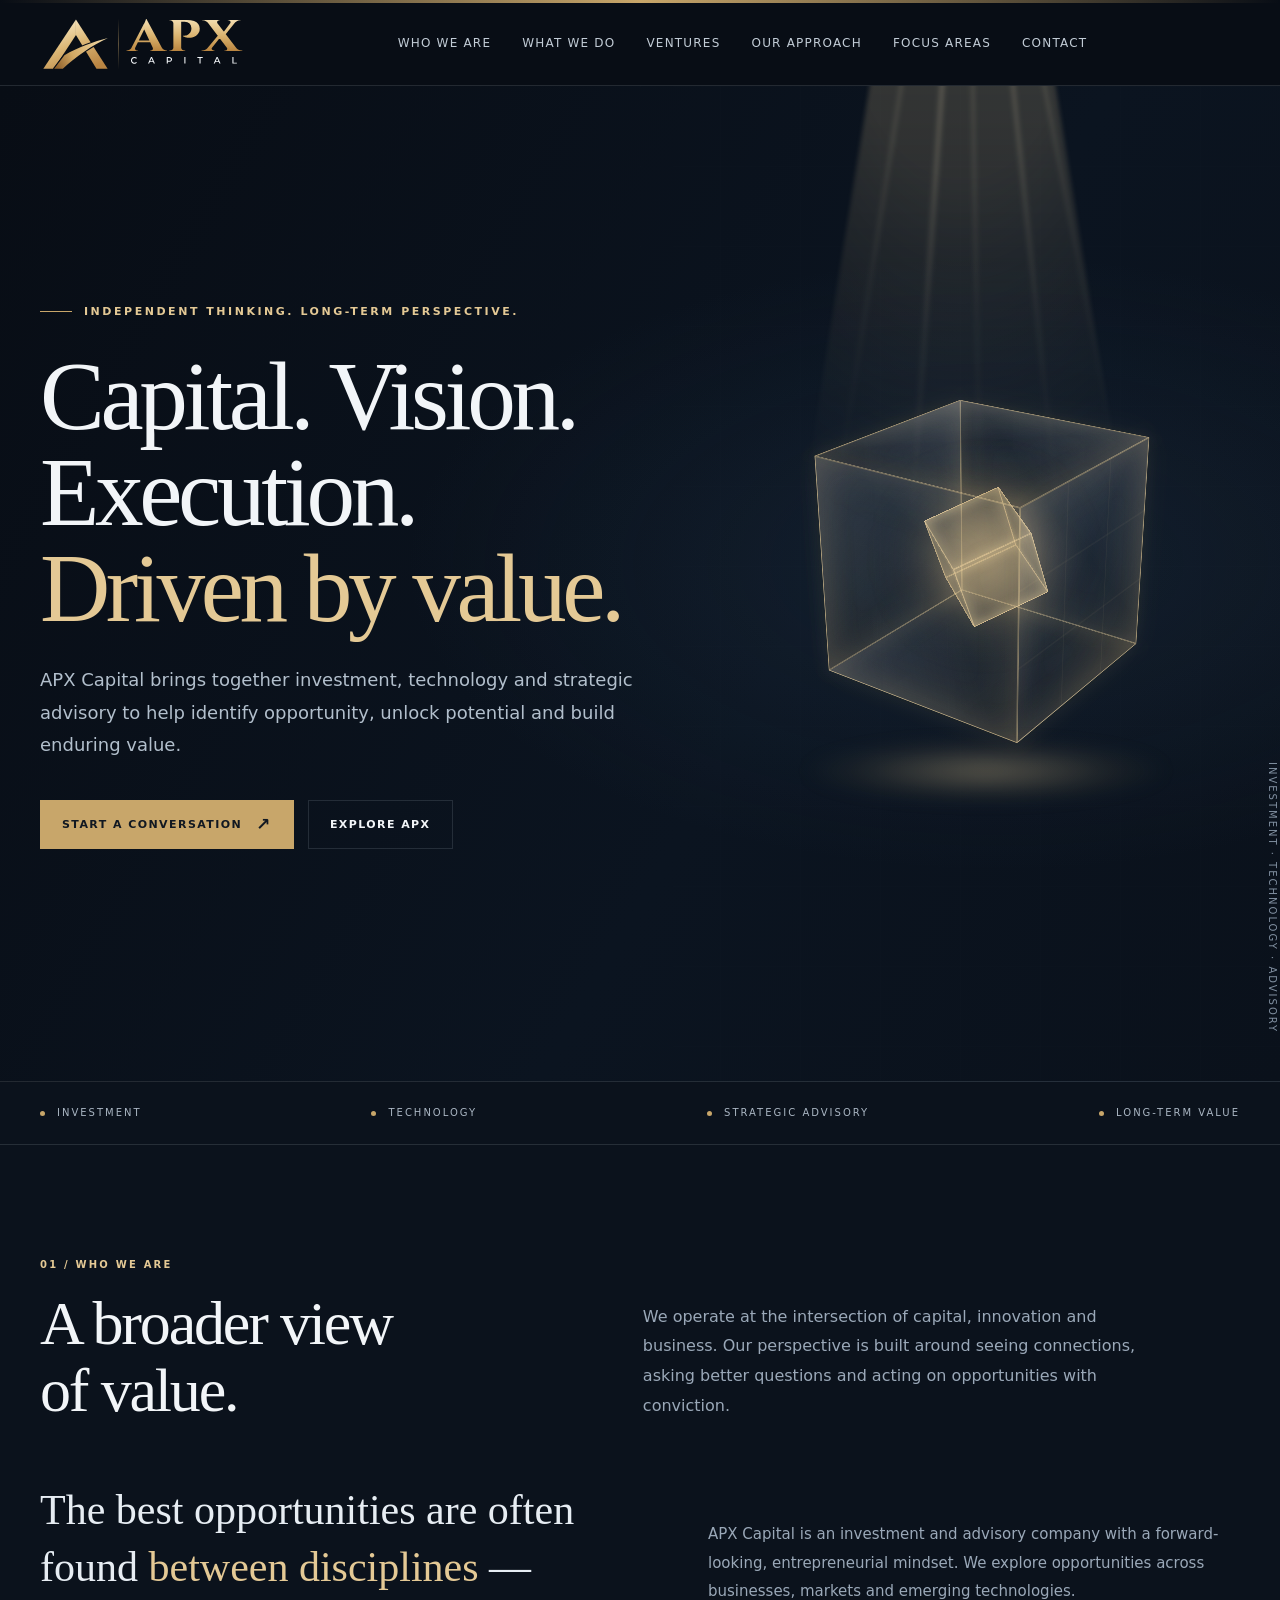
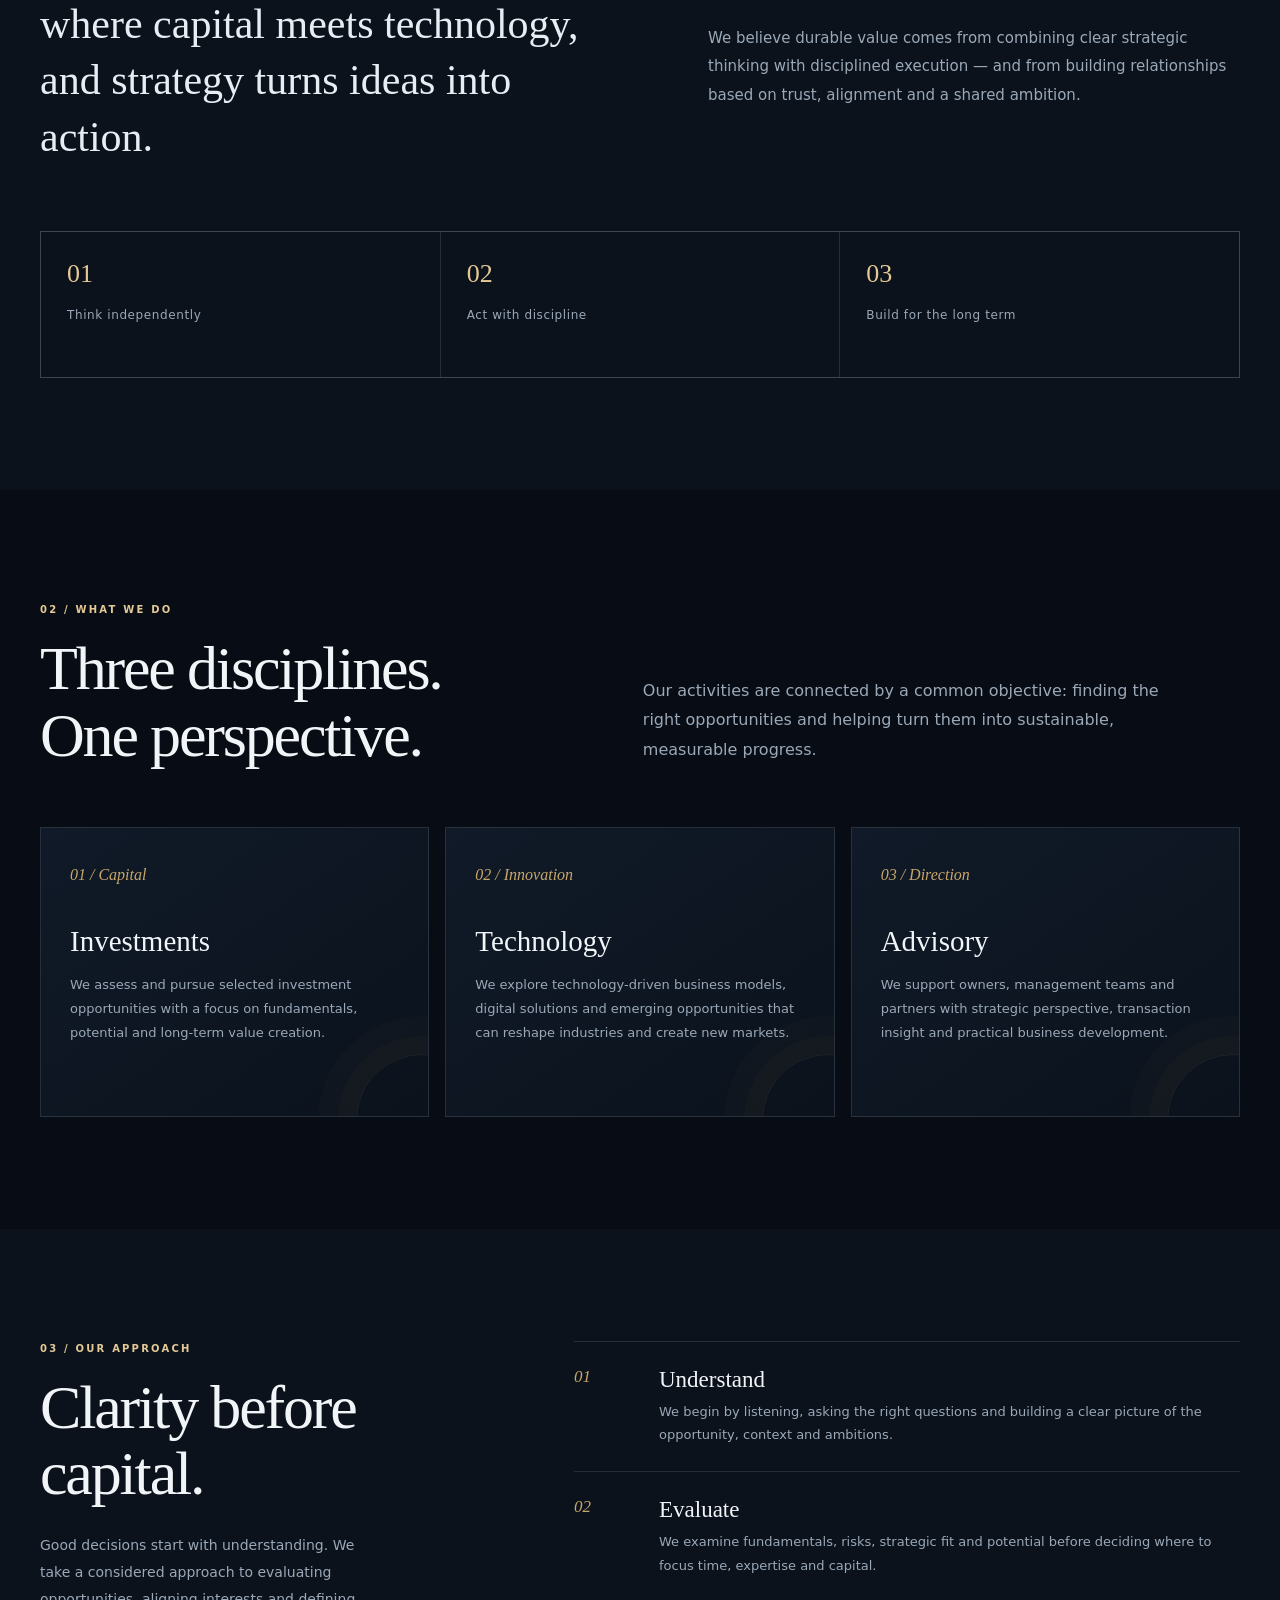
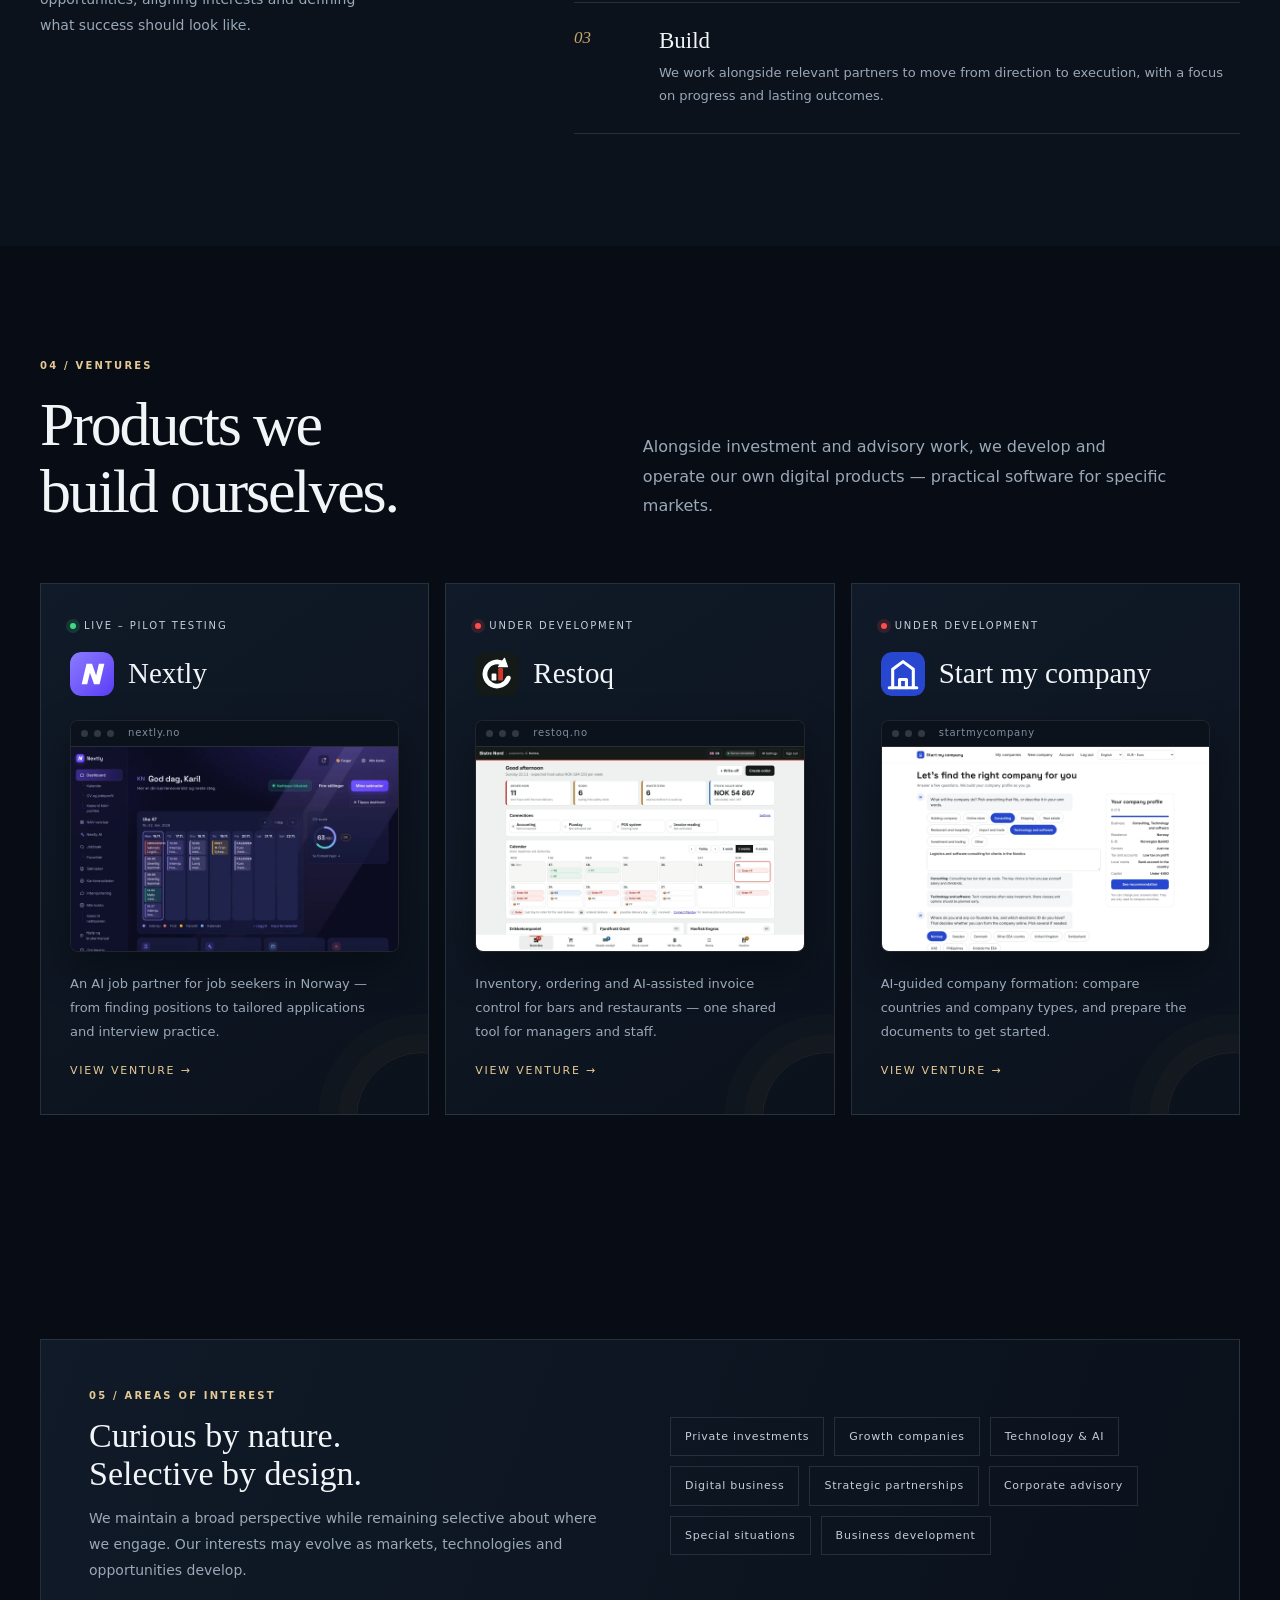
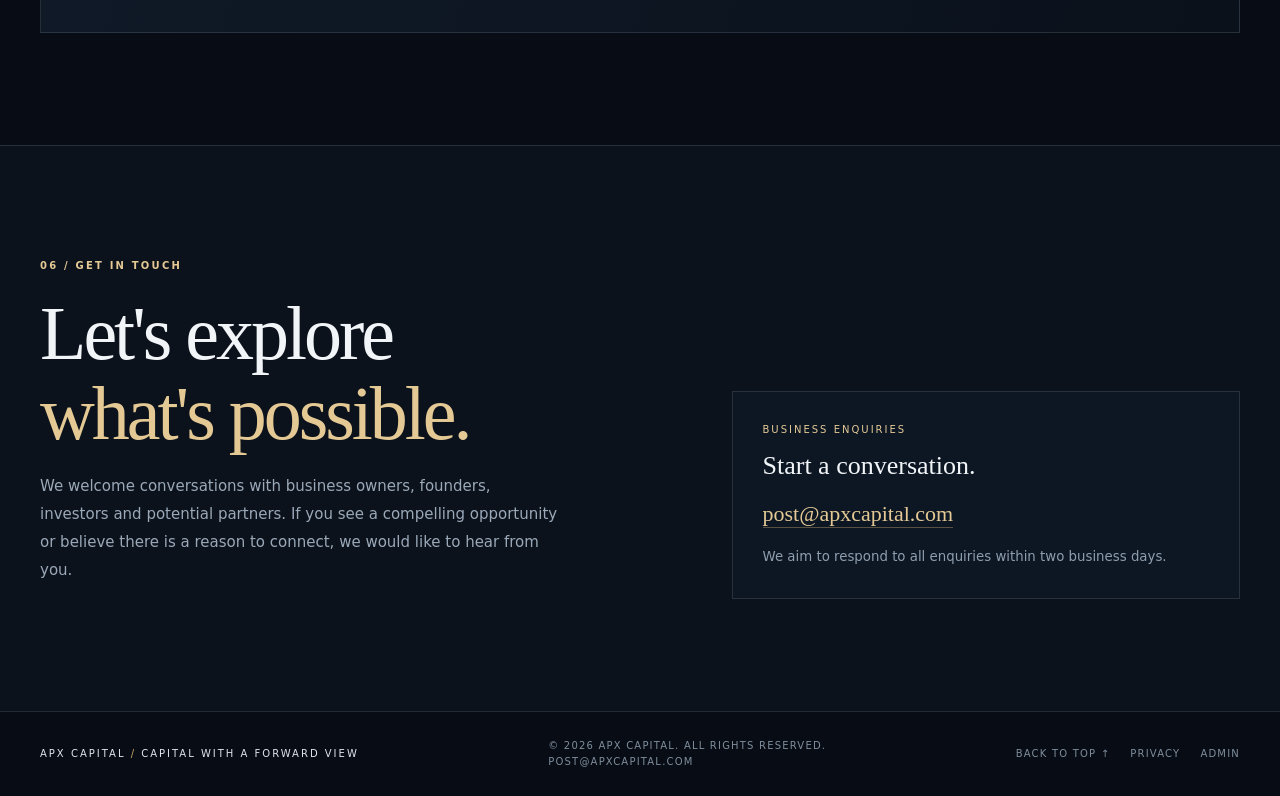
==== commit 00f98927: "Admin-side med innlogging og besøksstatistikk; admin-lenke i bunnteksten Co-Authored-By: Claude Opus" ====
--- a/index.html
+++ b/index.html
@@ -39,7 +39,7 @@
 <section class="contact" id="contact"><div class="wrap"><div class="contact-grid"><div><div class="kicker">06 / Get in touch</div><h2>Let's explore<br><em style="color:var(--gold2);font-style:normal">what's possible.</em></h2><p>We welcome conversations with business owners, founders, investors and potential partners. If you see a compelling opportunity or believe there is a reason to connect, we would like to hear from you.</p></div><div class="contact-panel"><div class="label">Business enquiries</div><div class="big">Start a conversation.</div><a class="contact-mail" href="mailto:post@apxcapital.com" data-goatcounter-click="mailto-contact" data-goatcounter-title="Email (contact panel)">post@apxcapital.com</a>
 <small>We aim to respond to all enquiries within two business days.</small></div></div></div></section>
 </main><footer><div class="wrap foot"><div class="footbrand">APX CAPITAL <span style="color:var(--gold)">/</span> <span>Capital with a forward view</span></div><div>© <span id="year"></span> APX Capital. <span>All rights reserved.</span><br>
-<span class="legal"><a href="mailto:post@apxcapital.com" data-goatcounter-click="mailto-footer" data-goatcounter-title="Email (footer)">post@apxcapital.com</a></span></div><div class="footlinks"><a href="#home">Back to top ↑</a><a href="privacy.html">Privacy</a></div></div></footer>
+<span class="legal"><a href="mailto:post@apxcapital.com" data-goatcounter-click="mailto-footer" data-goatcounter-title="Email (footer)">post@apxcapital.com</a></span></div><div class="footlinks"><a href="#home">Back to top ↑</a><a href="privacy.html">Privacy</a><a href="admin.html" rel="nofollow">Admin</a></div></div></footer>
 <script data-goatcounter="https://apxcapital.goatcounter.com/count" async src="https://gc.zgo.at/count.v5.js" integrity="sha384-atnOLvQb9t+jTSipvd75X2yginT4PjVbqDdlJAmxMm+wYElFmeR6EmLP5bYeoRVQ" crossorigin="anonymous"></script>
 <script src="site.js" defer></script>
 <script src="editor.js" defer></script>
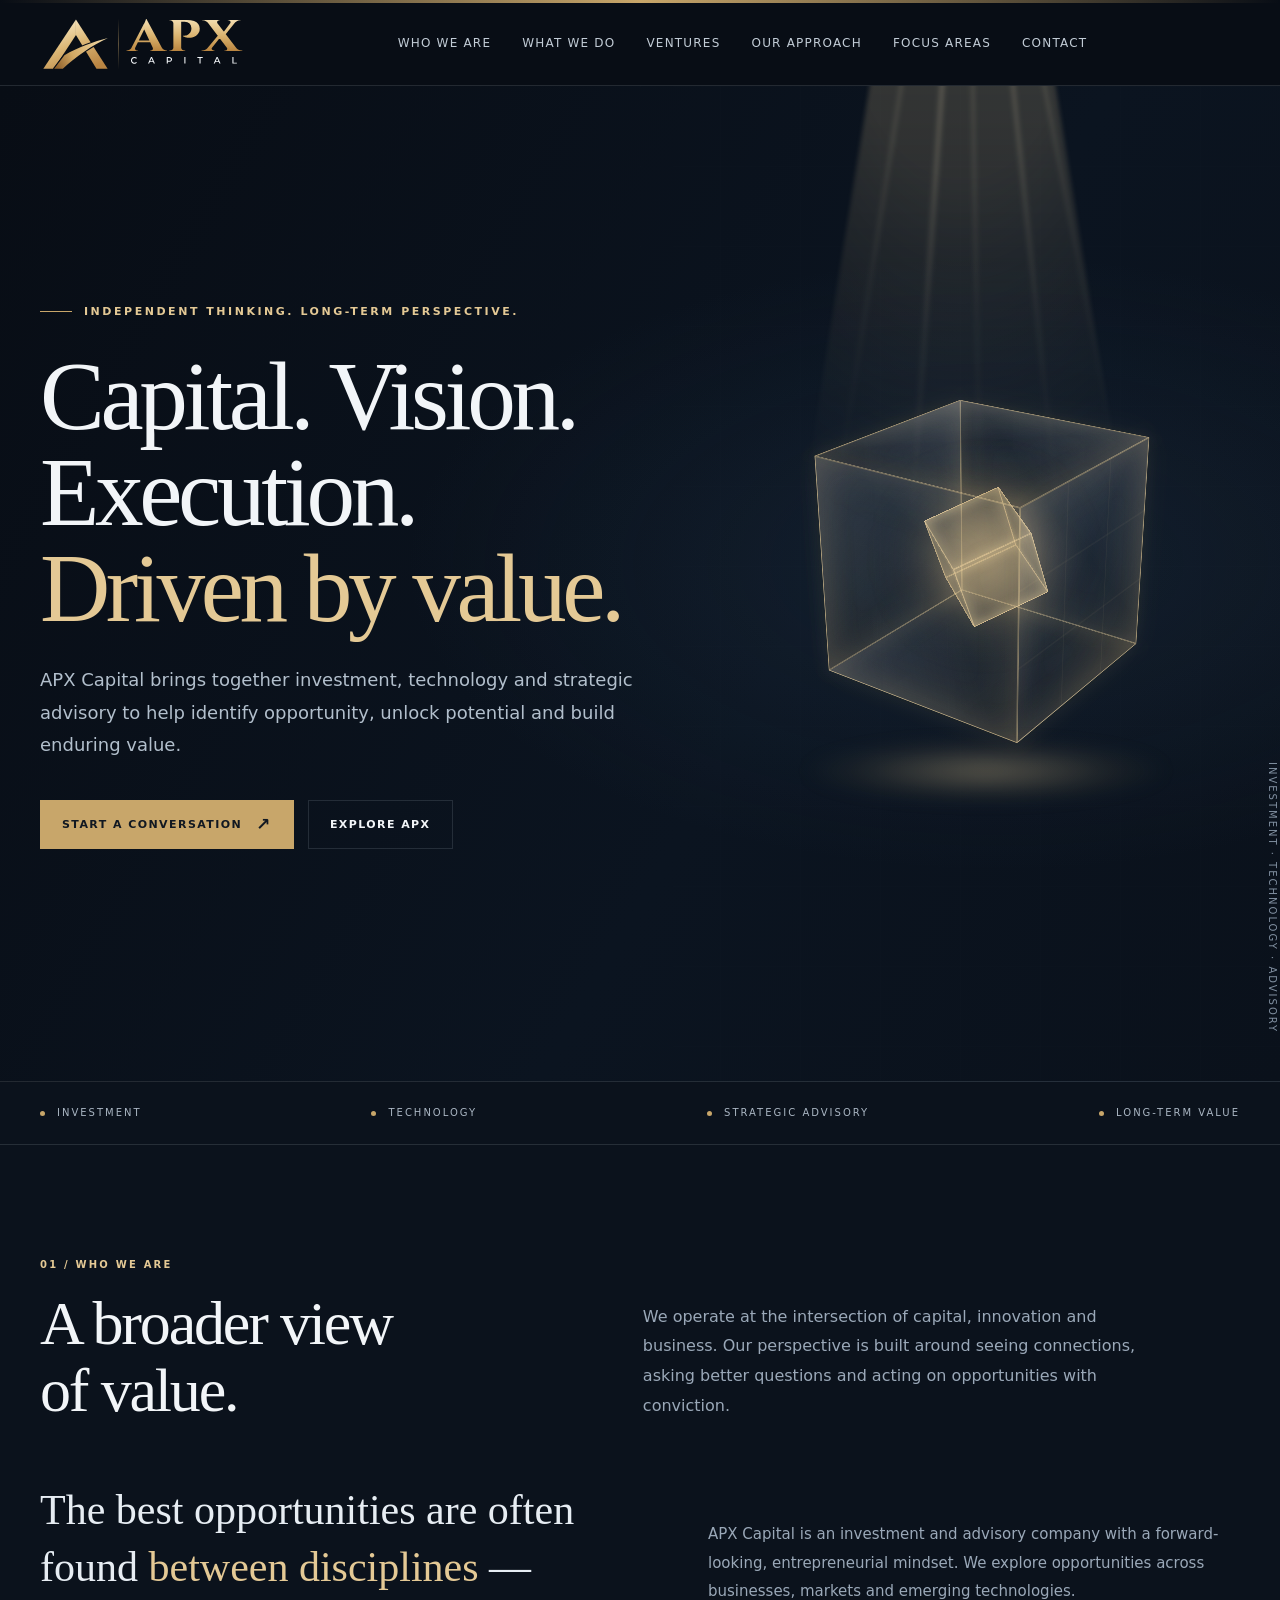
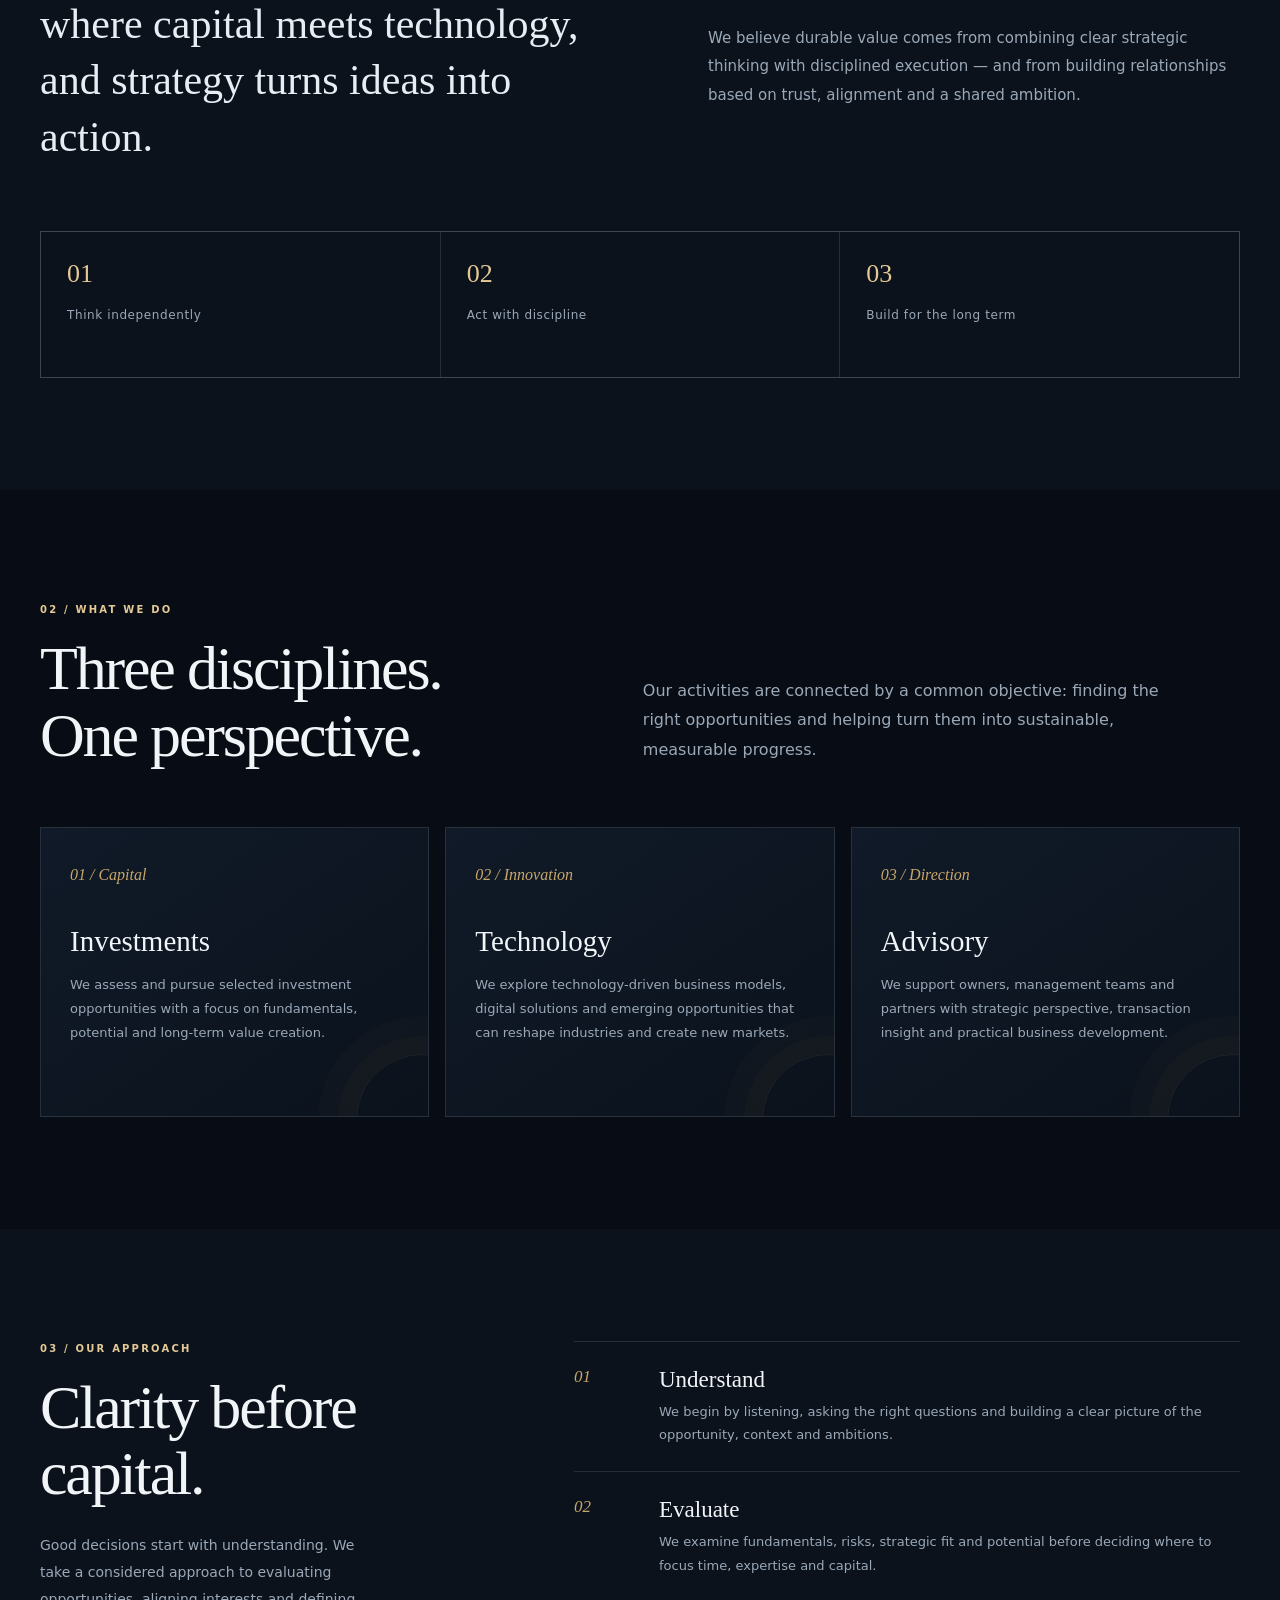
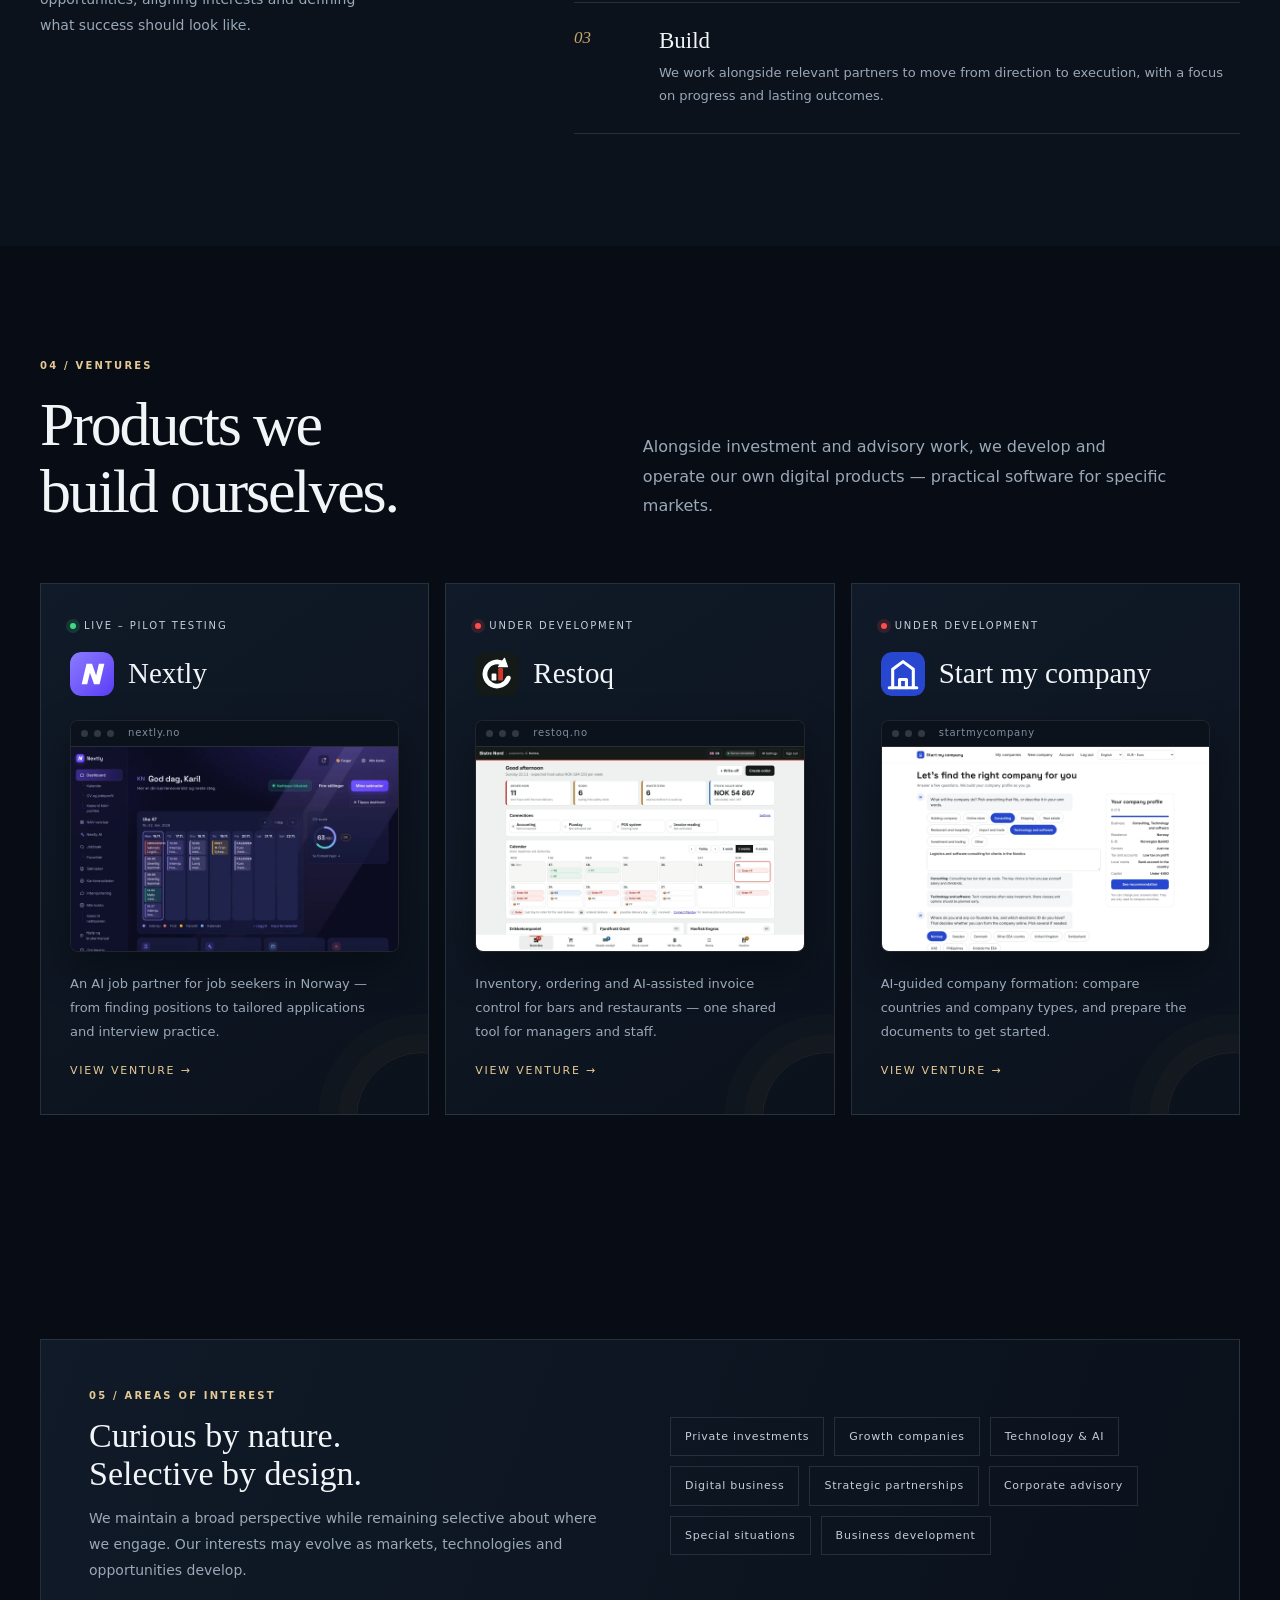
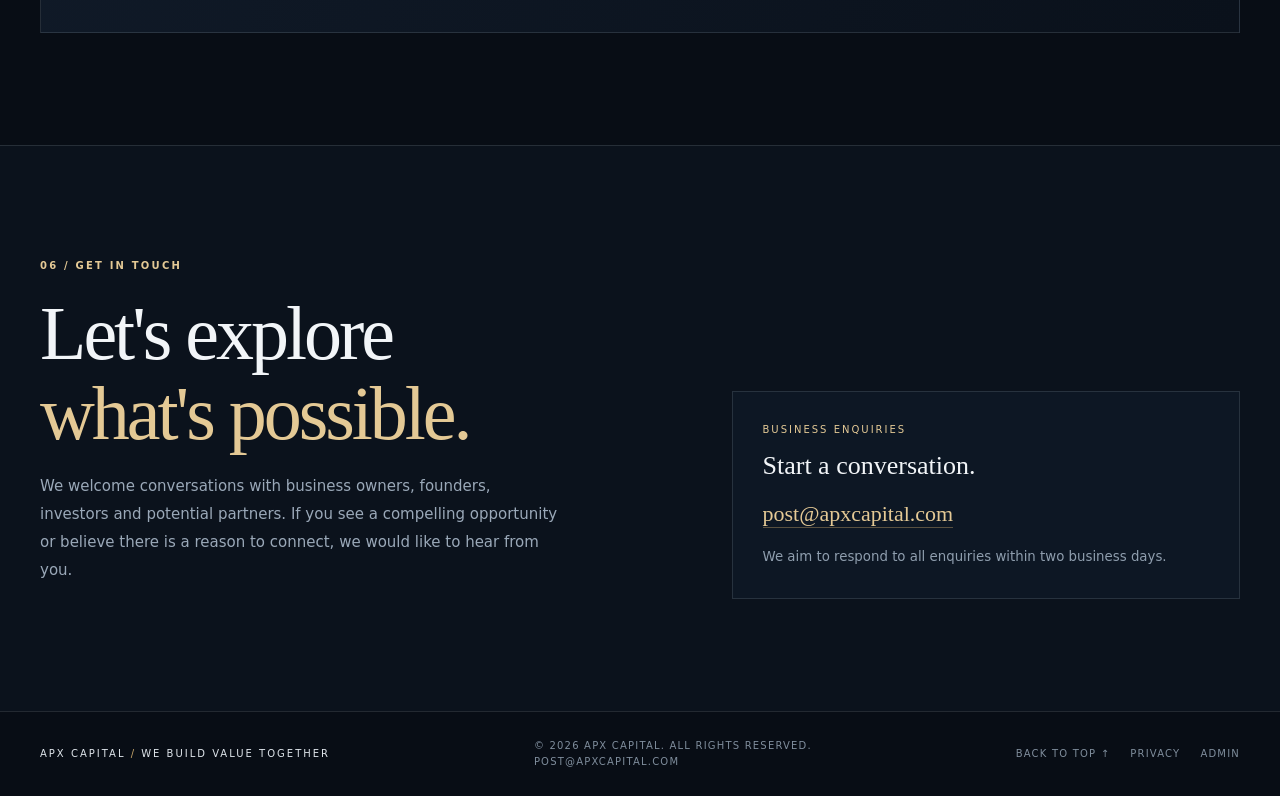
==== commit 4b44150c: "Nytt slagord: We Build Value Together Co-Authored-By: Claude Opus 5.5 <noreply@anthropic.com> Claude" ====
--- a/index.html
+++ b/index.html
@@ -10,7 +10,7 @@
 <link rel="canonical" href="https://apxcapital.no/">
 <meta property="og:type" content="website">
 <meta property="og:site_name" content="APX Capital">
-<meta property="og:title" content="APX Capital — Capital with a forward view">
+<meta property="og:title" content="APX Capital — We Build Value Together">
 <meta property="og:description" content="Investment, technology and strategic advisory.">
 <meta property="og:url" content="https://apxcapital.no/">
 <meta property="og:image" content="https://apxcapital.no/og-image.png">
@@ -20,7 +20,7 @@
 <link rel="icon" type="image/svg+xml" href="favicon.svg">
 <link rel="icon" type="image/png" sizes="512x512" href="favicon-512.png">
 <link rel="apple-touch-icon" href="favicon-180.png">
-<title>APX Capital — Capital with a forward view</title>
+<title>APX Capital — We Build Value Together</title>
 <link rel="stylesheet" href="site.css">
 <script type="application/ld+json">{"@context": "https://schema.org", "@type": "Organization", "name": "APX Capital", "url": "https://apxcapital.no/", "logo": "https://apxcapital.no/apx-capital-logo.png", "email": "post@apxcapital.com", "description": "Investment, technology and strategic advisory."}</script>
 </head>
@@ -38,7 +38,7 @@
 <section class="focus" id="focus"><div class="wrap"><div class="focus-band"><div><div class="kicker">05 / Areas of interest</div><h3>Curious by nature.<br>Selective by design.</h3><p>We maintain a broad perspective while remaining selective about where we engage. Our interests may evolve as markets, technologies and opportunities develop.</p></div><div class="tags"><span class="tag">Private investments</span><span class="tag">Growth companies</span><span class="tag">Technology &amp; AI</span><span class="tag">Digital business</span><span class="tag">Strategic partnerships</span><span class="tag">Corporate advisory</span><span class="tag">Special situations</span><span class="tag">Business development</span></div></div></div></section>
 <section class="contact" id="contact"><div class="wrap"><div class="contact-grid"><div><div class="kicker">06 / Get in touch</div><h2>Let's explore<br><em style="color:var(--gold2);font-style:normal">what's possible.</em></h2><p>We welcome conversations with business owners, founders, investors and potential partners. If you see a compelling opportunity or believe there is a reason to connect, we would like to hear from you.</p></div><div class="contact-panel"><div class="label">Business enquiries</div><div class="big">Start a conversation.</div><a class="contact-mail" href="mailto:post@apxcapital.com" data-goatcounter-click="mailto-contact" data-goatcounter-title="Email (contact panel)">post@apxcapital.com</a>
 <small>We aim to respond to all enquiries within two business days.</small></div></div></div></section>
-</main><footer><div class="wrap foot"><div class="footbrand">APX CAPITAL <span style="color:var(--gold)">/</span> <span>Capital with a forward view</span></div><div>© <span id="year"></span> APX Capital. <span>All rights reserved.</span><br>
+</main><footer><div class="wrap foot"><div class="footbrand">APX CAPITAL <span style="color:var(--gold)">/</span> <span>We Build Value Together</span></div><div>© <span id="year"></span> APX Capital. <span>All rights reserved.</span><br>
 <span class="legal"><a href="mailto:post@apxcapital.com" data-goatcounter-click="mailto-footer" data-goatcounter-title="Email (footer)">post@apxcapital.com</a></span></div><div class="footlinks"><a href="#home">Back to top ↑</a><a href="privacy.html">Privacy</a><a href="admin.html" rel="nofollow">Admin</a></div></div></footer>
 <script data-goatcounter="https://apxcapital.goatcounter.com/count" async src="https://gc.zgo.at/count.v5.js" integrity="sha384-atnOLvQb9t+jTSipvd75X2yginT4PjVbqDdlJAmxMm+wYElFmeR6EmLP5bYeoRVQ" crossorigin="anonymous"></script>
 <script src="site.js" defer></script>
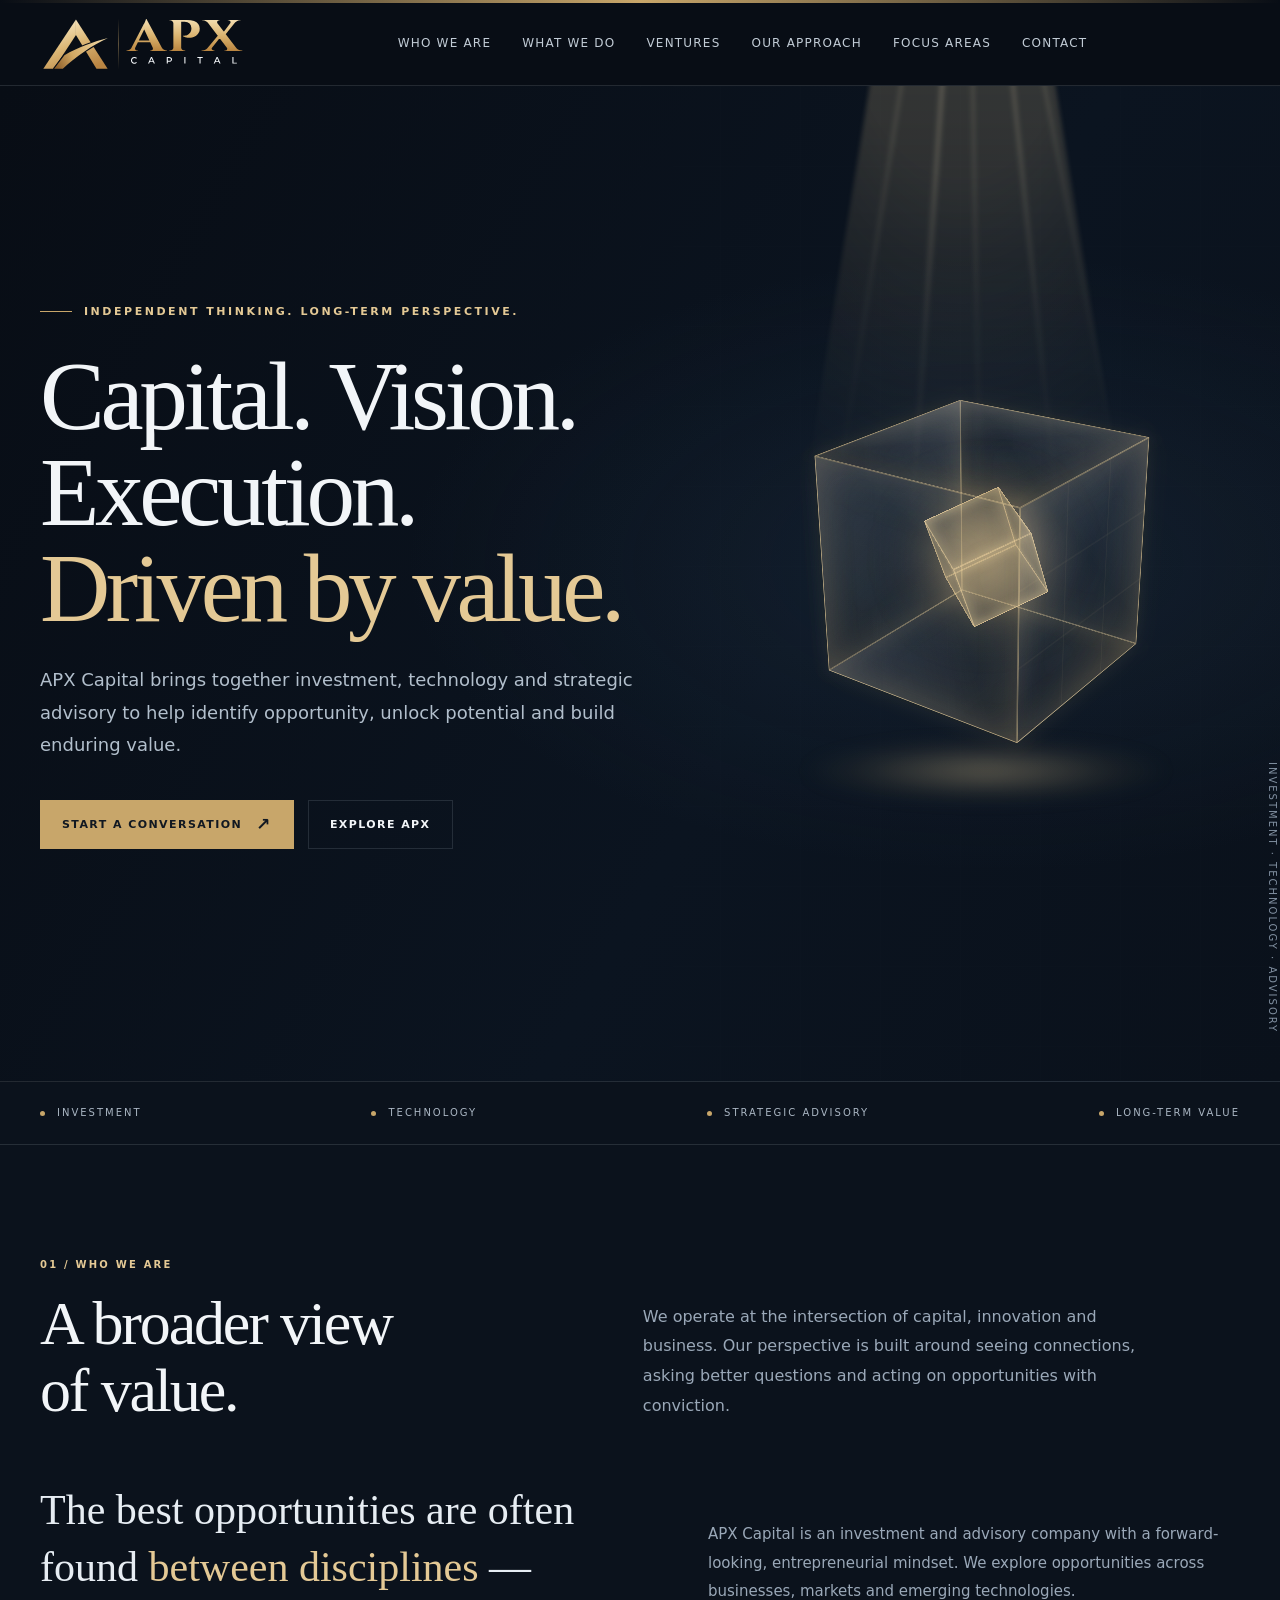
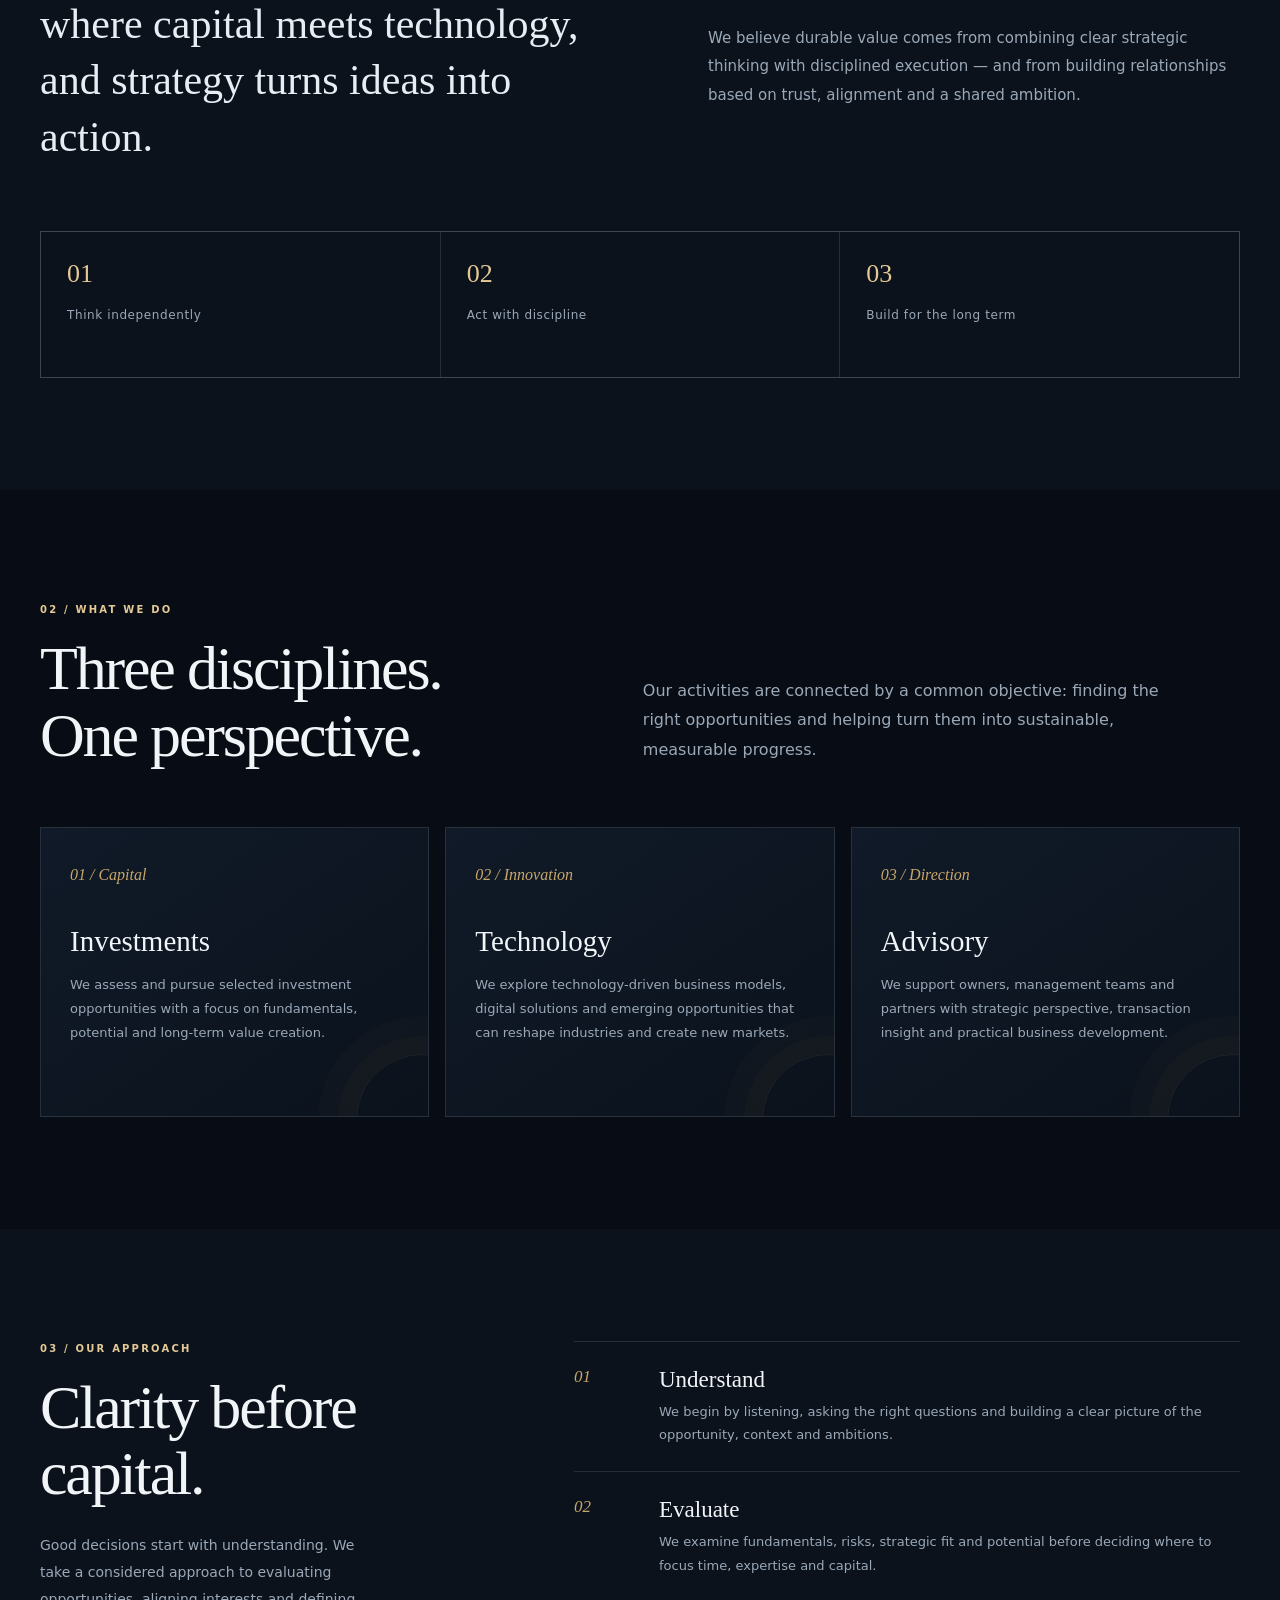
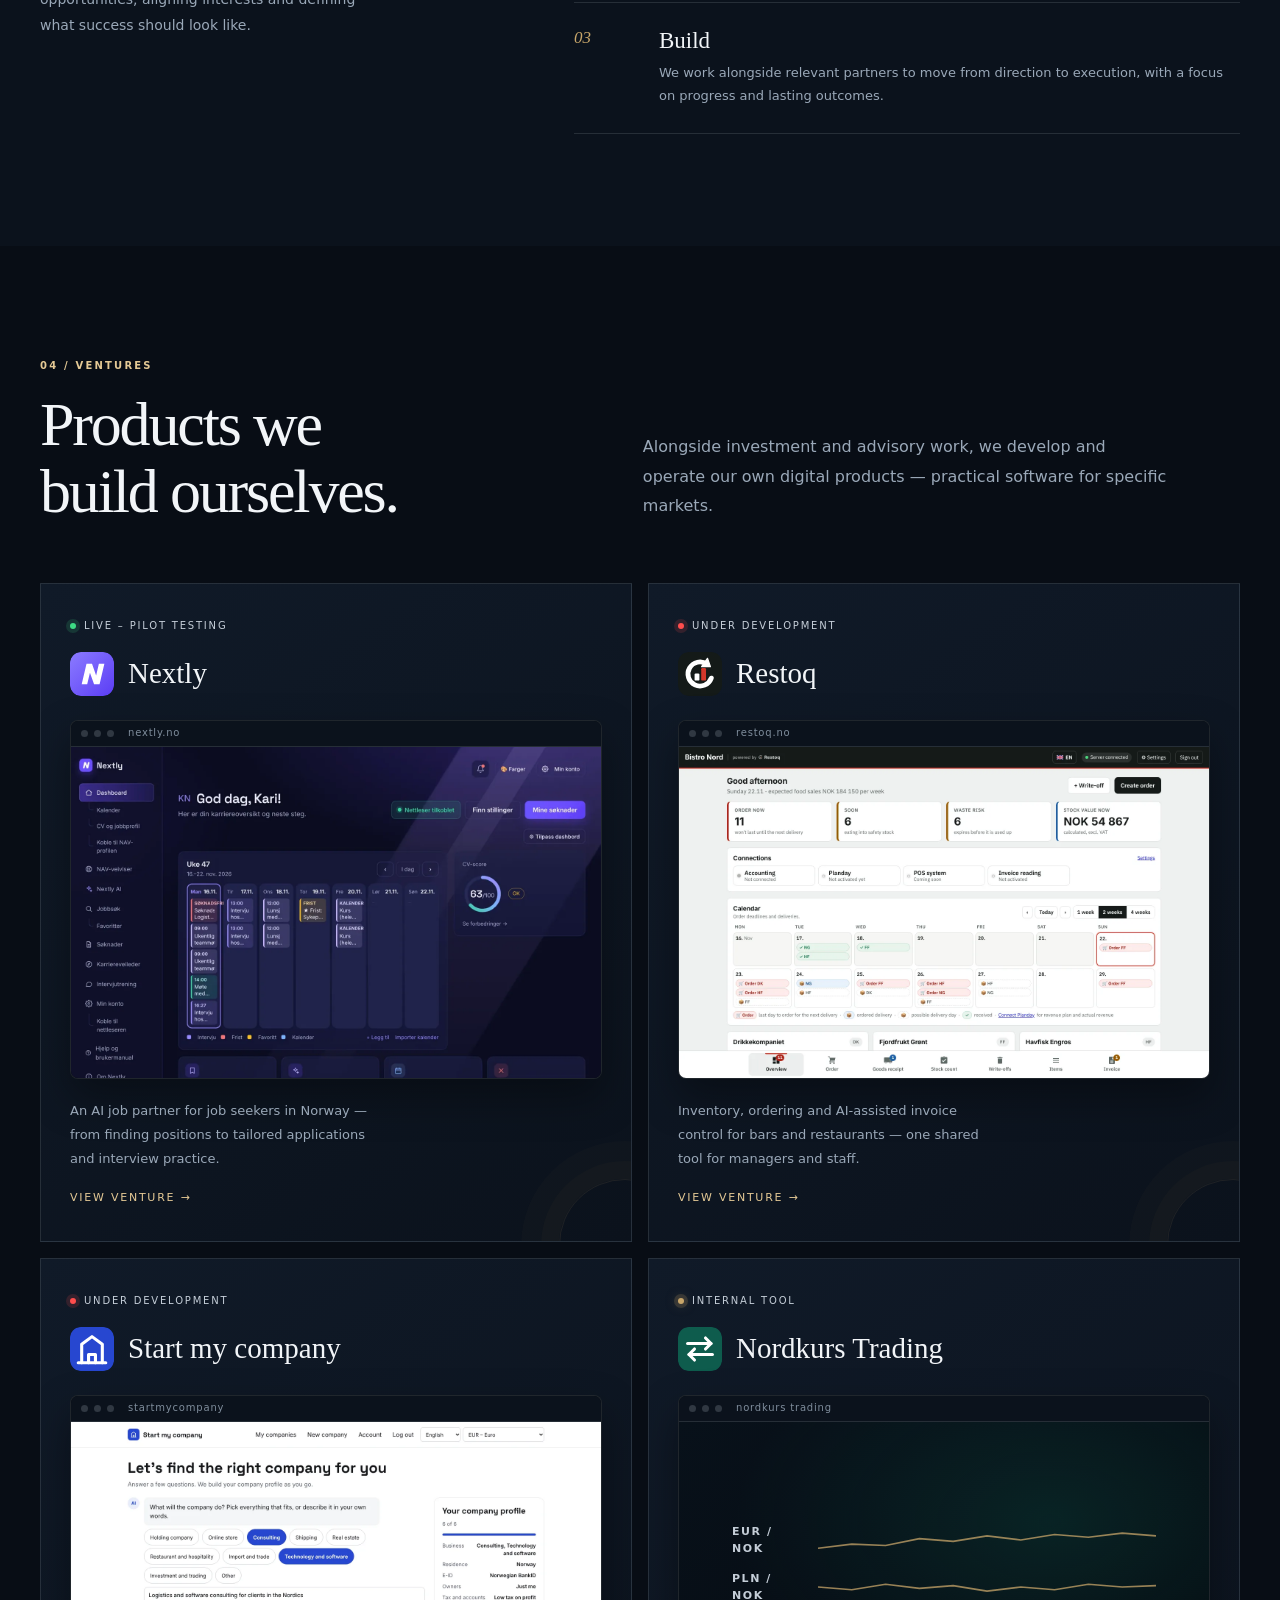
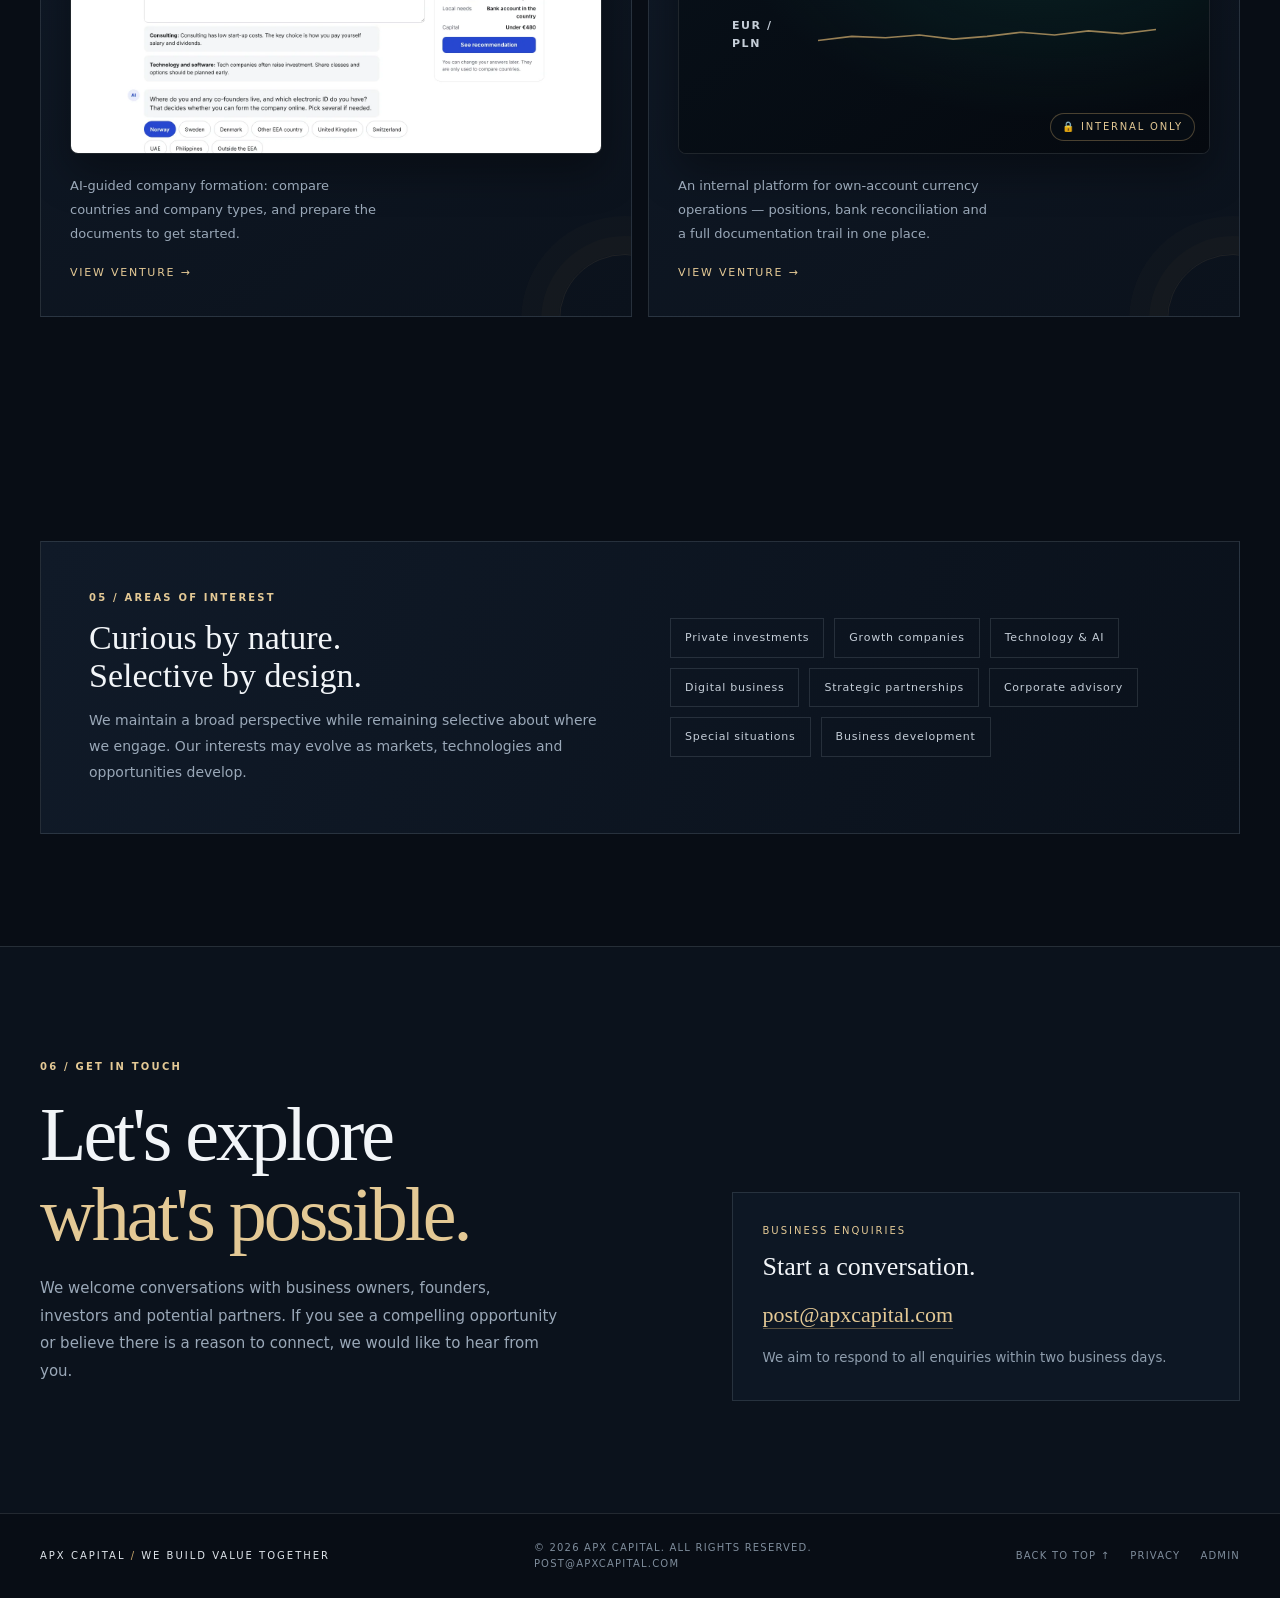
==== commit 49c0973c: "Ventures: Nordkurs Trading lagt til som internt verktøy (forsiden og Ventures-siden) Co-Authored-By:" ====
--- a/index.html
+++ b/index.html
@@ -34,7 +34,7 @@
 <section class="about" id="about"><div class="wrap"><div class="section-head"><div><div class="kicker">01 / Who we are</div><h2 class="h2">A broader view<br>of value.</h2></div><p class="section-intro">We operate at the intersection of capital, innovation and business. Our perspective is built around seeing connections, asking better questions and acting on opportunities with conviction.</p></div><div class="about-grid"><p class="statement">The best opportunities are often found <em>between disciplines</em> — where capital meets technology, and strategy turns ideas into action.</p><div class="about-copy"><p>APX Capital is an investment and advisory company with a forward-looking, entrepreneurial mindset. We explore opportunities across businesses, markets and emerging technologies.</p><p>We believe durable value comes from combining clear strategic thinking with disciplined execution — and from building relationships based on trust, alignment and a shared ambition.</p></div></div><div class="principles"><div class="principle"><strong>01</strong><span>Think independently</span></div><div class="principle"><strong>02</strong><span>Act with discipline</span></div><div class="principle"><strong>03</strong><span>Build for the long term</span></div></div></div></section>
 <section class="capabilities" id="capabilities"><div class="wrap"><div class="section-head"><div><div class="kicker">02 / What we do</div><h2 class="h2">Three disciplines.<br>One perspective.</h2></div><p class="section-intro">Our activities are connected by a common objective: finding the right opportunities and helping turn them into sustainable, measurable progress.</p></div><div class="cards"><article class="card"><span class="card-no">01 / Capital</span><h3>Investments</h3><p>We assess and pursue selected investment opportunities with a focus on fundamentals, potential and long-term value creation.</p></article><article class="card"><span class="card-no">02 / Innovation</span><h3>Technology</h3><p>We explore technology-driven business models, digital solutions and emerging opportunities that can reshape industries and create new markets.</p></article><article class="card"><span class="card-no">03 / Direction</span><h3>Advisory</h3><p>We support owners, management teams and partners with strategic perspective, transaction insight and practical business development.</p></article></div></div></section>
 <section class="approach" id="approach"><div class="wrap"><div class="approach-grid"><div><div class="kicker">03 / Our approach</div><h2 class="h2">Clarity before<br>capital.</h2><p class="approach-aside">Good decisions start with understanding. We take a considered approach to evaluating opportunities, aligning interests and defining what success should look like.</p></div><div class="steps"><div class="step"><div class="step-num">01</div><div><h3>Understand</h3><p>We begin by listening, asking the right questions and building a clear picture of the opportunity, context and ambitions.</p></div></div><div class="step"><div class="step-num">02</div><div><h3>Evaluate</h3><p>We examine fundamentals, risks, strategic fit and potential before deciding where to focus time, expertise and capital.</p></div></div><div class="step"><div class="step-num">03</div><div><h3>Build</h3><p>We work alongside relevant partners to move from direction to execution, with a focus on progress and lasting outcomes.</p></div></div></div></div></div></section>
-<section class="capabilities" id="ventures"><div class="wrap"><div class="section-head"><div><div class="kicker">04 / Ventures</div><h2 class="h2">Products we<br>build ourselves.</h2></div><p class="section-intro">Alongside investment and advisory work, we develop and operate our own digital products — practical software for specific markets.</p></div><div class="cards"><a class="card vcard" href="projects.html#nextly"><span class="pill live"><i></i><span>Live – Pilot testing</span></span><div class="vcard-head"><img src="ventures/nextly-logo.svg" alt="" width="44" height="44"><h3>Nextly</h3></div><div class="vshot"><div class="frame-bar"><i></i><i></i><i></i><span>nextly.no</span></div><div class="vshot-imgs"><img class="on" src="ventures/nextly-dashboard.webp" alt="Nextly – Dashboard" width="1440" height="900" loading="lazy" decoding="async"><img class="" src="ventures/nextly-jobs.webp" alt="Nextly – Job search" width="1440" height="900" loading="lazy" decoding="async"><img class="" src="ventures/nextly-cv.webp" alt="Nextly – CV" width="1440" height="900" loading="lazy" decoding="async"><img class="" src="ventures/nextly-interview.webp" alt="Nextly – Interview practice" width="1440" height="900" loading="lazy" decoding="async"></div></div><p>An AI job partner for job seekers in Norway — from finding positions to tailored applications and interview practice.</p><span class="more">View venture →</span></a><a class="card vcard" href="projects.html#restoq"><span class="pill dev"><i></i><span>Under development</span></span><div class="vcard-head"><img src="ventures/restoq-logo.svg" alt="" width="44" height="44"><h3>Restoq</h3></div><div class="vshot"><div class="frame-bar"><i></i><i></i><i></i><span>restoq.no</span></div><div class="vshot-imgs"><img class="on" src="ventures/restoq-overview.webp" alt="Restoq – Overview" width="1440" height="900" loading="lazy" decoding="async"><img class="" src="ventures/restoq-invoices.webp" alt="Restoq – Invoice control" width="1440" height="900" loading="lazy" decoding="async"><img class="" src="ventures/restoq-ordering.webp" alt="Restoq – Ordering" width="1440" height="900" loading="lazy" decoding="async"><img class="" src="ventures/restoq-writeoffs.webp" alt="Restoq – Write-offs" width="1440" height="900" loading="lazy" decoding="async"></div></div><p>Inventory, ordering and AI-assisted invoice control for bars and restaurants — one shared tool for managers and staff.</p><span class="more">View venture →</span></a><a class="card vcard" href="projects.html#startmycompany"><span class="pill dev"><i></i><span>Under development</span></span><div class="vcard-head"><img src="ventures/startmycompany-logo.svg" alt="" width="44" height="44"><h3>Start my company</h3></div><div class="vshot"><div class="frame-bar"><i></i><i></i><i></i><span>startmycompany</span></div><div class="vshot-imgs"><img class="on" src="ventures/startmycompany-interview.webp" alt="Start my company – Interview" width="1440" height="900" loading="lazy" decoding="async"><img class="" src="ventures/startmycompany-comparison.webp" alt="Start my company – Comparison" width="1440" height="900" loading="lazy" decoding="async"><img class="" src="ventures/startmycompany-plan.webp" alt="Start my company – Plan" width="1440" height="900" loading="lazy" decoding="async"><img class="" src="ventures/startmycompany-documents.webp" alt="Start my company – Documents" width="1440" height="900" loading="lazy" decoding="async"></div></div><p>AI-guided company formation: compare countries and company types, and prepare the documents to get started.</p><span class="more">View venture →</span></a></div></div></section>
+<section class="capabilities" id="ventures"><div class="wrap"><div class="section-head"><div><div class="kicker">04 / Ventures</div><h2 class="h2">Products we<br>build ourselves.</h2></div><p class="section-intro">Alongside investment and advisory work, we develop and operate our own digital products — practical software for specific markets.</p></div><div class="cards four"><a class="card vcard" href="projects.html#nextly"><span class="pill live"><i></i><span>Live – Pilot testing</span></span><div class="vcard-head"><img src="ventures/nextly-logo.svg" alt="" width="44" height="44"><h3>Nextly</h3></div><div class="vshot"><div class="frame-bar"><i></i><i></i><i></i><span>nextly.no</span></div><div class="vshot-imgs"><img class="on" src="ventures/nextly-dashboard.webp" alt="Nextly – Dashboard" width="1440" height="900" loading="lazy" decoding="async"><img class="" src="ventures/nextly-jobs.webp" alt="Nextly – Job search" width="1440" height="900" loading="lazy" decoding="async"><img class="" src="ventures/nextly-cv.webp" alt="Nextly – CV" width="1440" height="900" loading="lazy" decoding="async"><img class="" src="ventures/nextly-interview.webp" alt="Nextly – Interview practice" width="1440" height="900" loading="lazy" decoding="async"></div></div><p>An AI job partner for job seekers in Norway — from finding positions to tailored applications and interview practice.</p><span class="more">View venture →</span></a><a class="card vcard" href="projects.html#restoq"><span class="pill dev"><i></i><span>Under development</span></span><div class="vcard-head"><img src="ventures/restoq-logo.svg" alt="" width="44" height="44"><h3>Restoq</h3></div><div class="vshot"><div class="frame-bar"><i></i><i></i><i></i><span>restoq.no</span></div><div class="vshot-imgs"><img class="on" src="ventures/restoq-overview.webp" alt="Restoq – Overview" width="1440" height="900" loading="lazy" decoding="async"><img class="" src="ventures/restoq-invoices.webp" alt="Restoq – Invoice control" width="1440" height="900" loading="lazy" decoding="async"><img class="" src="ventures/restoq-ordering.webp" alt="Restoq – Ordering" width="1440" height="900" loading="lazy" decoding="async"><img class="" src="ventures/restoq-writeoffs.webp" alt="Restoq – Write-offs" width="1440" height="900" loading="lazy" decoding="async"></div></div><p>Inventory, ordering and AI-assisted invoice control for bars and restaurants — one shared tool for managers and staff.</p><span class="more">View venture →</span></a><a class="card vcard" href="projects.html#startmycompany"><span class="pill dev"><i></i><span>Under development</span></span><div class="vcard-head"><img src="ventures/startmycompany-logo.svg" alt="" width="44" height="44"><h3>Start my company</h3></div><div class="vshot"><div class="frame-bar"><i></i><i></i><i></i><span>startmycompany</span></div><div class="vshot-imgs"><img class="on" src="ventures/startmycompany-interview.webp" alt="Start my company – Interview" width="1440" height="900" loading="lazy" decoding="async"><img class="" src="ventures/startmycompany-comparison.webp" alt="Start my company – Comparison" width="1440" height="900" loading="lazy" decoding="async"><img class="" src="ventures/startmycompany-plan.webp" alt="Start my company – Plan" width="1440" height="900" loading="lazy" decoding="async"><img class="" src="ventures/startmycompany-documents.webp" alt="Start my company – Documents" width="1440" height="900" loading="lazy" decoding="async"></div></div><p>AI-guided company formation: compare countries and company types, and prepare the documents to get started.</p><span class="more">View venture →</span></a><a class="card vcard" href="projects.html#nordkurs"><span class="pill int"><i></i><span>Internal tool</span></span><div class="vcard-head"><img src="ventures/nordkurs-logo.svg" alt="" width="44" height="44"><h3>Nordkurs Trading</h3></div><div class="vshot"><div class="frame-bar"><i></i><i></i><i></i><span>nordkurs trading</span></div><div class="vshot-int" role="img" aria-label="Illustration – internal tool, no public access"><div class="row"><b>EUR / NOK</b><svg viewBox="0 0 100 16" preserveAspectRatio="none" aria-hidden="true"><polyline points="0,14 10,11 20,12 30,7 40,9 50,5 60,8 70,4 80,6 90,3 100,5"/></svg></div><div class="row"><b>PLN / NOK</b><svg viewBox="0 0 100 16" preserveAspectRatio="none" aria-hidden="true"><polyline points="0,8 10,10 20,6 30,9 40,7 50,11 60,8 70,10 80,6 90,8 100,7"/></svg></div><div class="row"><b>EUR / PLN</b><svg viewBox="0 0 100 16" preserveAspectRatio="none" aria-hidden="true"><polyline points="0,12 10,9 20,10 30,8 40,11 50,9 60,6 70,8 80,5 90,7 100,4"/></svg></div><span class="lock">&#128274; Internal only</span></div></div><p>An internal platform for own-account currency operations — positions, bank reconciliation and a full documentation trail in one place.</p><span class="more">View venture →</span></a></div></div></section>
 <section class="focus" id="focus"><div class="wrap"><div class="focus-band"><div><div class="kicker">05 / Areas of interest</div><h3>Curious by nature.<br>Selective by design.</h3><p>We maintain a broad perspective while remaining selective about where we engage. Our interests may evolve as markets, technologies and opportunities develop.</p></div><div class="tags"><span class="tag">Private investments</span><span class="tag">Growth companies</span><span class="tag">Technology &amp; AI</span><span class="tag">Digital business</span><span class="tag">Strategic partnerships</span><span class="tag">Corporate advisory</span><span class="tag">Special situations</span><span class="tag">Business development</span></div></div></div></section>
 <section class="contact" id="contact"><div class="wrap"><div class="contact-grid"><div><div class="kicker">06 / Get in touch</div><h2>Let's explore<br><em style="color:var(--gold2);font-style:normal">what's possible.</em></h2><p>We welcome conversations with business owners, founders, investors and potential partners. If you see a compelling opportunity or believe there is a reason to connect, we would like to hear from you.</p></div><div class="contact-panel"><div class="label">Business enquiries</div><div class="big">Start a conversation.</div><a class="contact-mail" href="mailto:post@apxcapital.com" data-goatcounter-click="mailto-contact" data-goatcounter-title="Email (contact panel)">post@apxcapital.com</a>
 <small>We aim to respond to all enquiries within two business days.</small></div></div></div></section>
--- a/site.css
+++ b/site.css
@@ -47,3 +47,17 @@
 .vshot .frame-bar i{width:7px;height:7px;border-radius:50%;background:rgba(215,226,239,.18)}.vshot .frame-bar span{margin-left:8px;color:#7f8d9c;font-size:10px;letter-spacing:.08em}
 .vshot-imgs{position:relative;aspect-ratio:16/10}.vshot-imgs img{position:absolute;inset:0;width:100%;height:100%;object-fit:cover;object-position:top left;opacity:0;transition:opacity .9s ease,transform 6s ease}
 .vshot-imgs img.on{opacity:1}.vcard:hover .vshot-imgs img.on{transform:scale(1.03)}.vcard:hover .vshot{border-color:rgba(200,166,106,.45)}
+
+/* Internal tools (no public screenshots) */
+.cards.four{grid-template-columns:repeat(2,1fr)}
+.vcard .pill.int i,.status.int i{background:#c8a66a;box-shadow:0 0 0 4px rgba(200,166,106,.18),0 0 12px rgba(200,166,106,.5)}
+.vshot-int{position:relative;aspect-ratio:16/10;display:flex;flex-direction:column;justify-content:center;gap:12px;padding:8% 10%;background:radial-gradient(ellipse at 70% 30%,rgba(14,92,77,.28),transparent 60%),linear-gradient(145deg,#08111a,#05090f)}
+.vshot-int .row{display:flex;align-items:center;gap:14px;color:#8fa0b2;font-size:11px;letter-spacing:.14em}
+.vshot-int .row b{width:72px;font-weight:600;color:#c5ced8}
+.vshot-int .row svg{flex:1;height:22px}
+.vshot-int .row polyline{fill:none;stroke:rgba(200,166,106,.75);stroke-width:1.6;vector-effect:non-scaling-stroke}
+.vshot-int .lock{position:absolute;right:14px;bottom:12px;display:flex;align-items:center;gap:7px;color:var(--gold2);font-size:10px;letter-spacing:.18em;text-transform:uppercase;background:rgba(8,13,21,.85);border:1px solid rgba(200,166,106,.35);border-radius:20px;padding:5px 11px}
+.int-note{border-top:1px solid var(--line);padding:22px 46px;background:rgba(5,9,15,.35);color:#8f9eae;font-size:13px;display:flex;align-items:center;gap:10px}
+.int-note b{color:var(--gold2);font-weight:600}
+@media(max-width:900px){.cards.four{grid-template-columns:1fr 1fr}}
+@media(max-width:620px){.cards.four{grid-template-columns:1fr}.int-note{padding:20px 24px}}
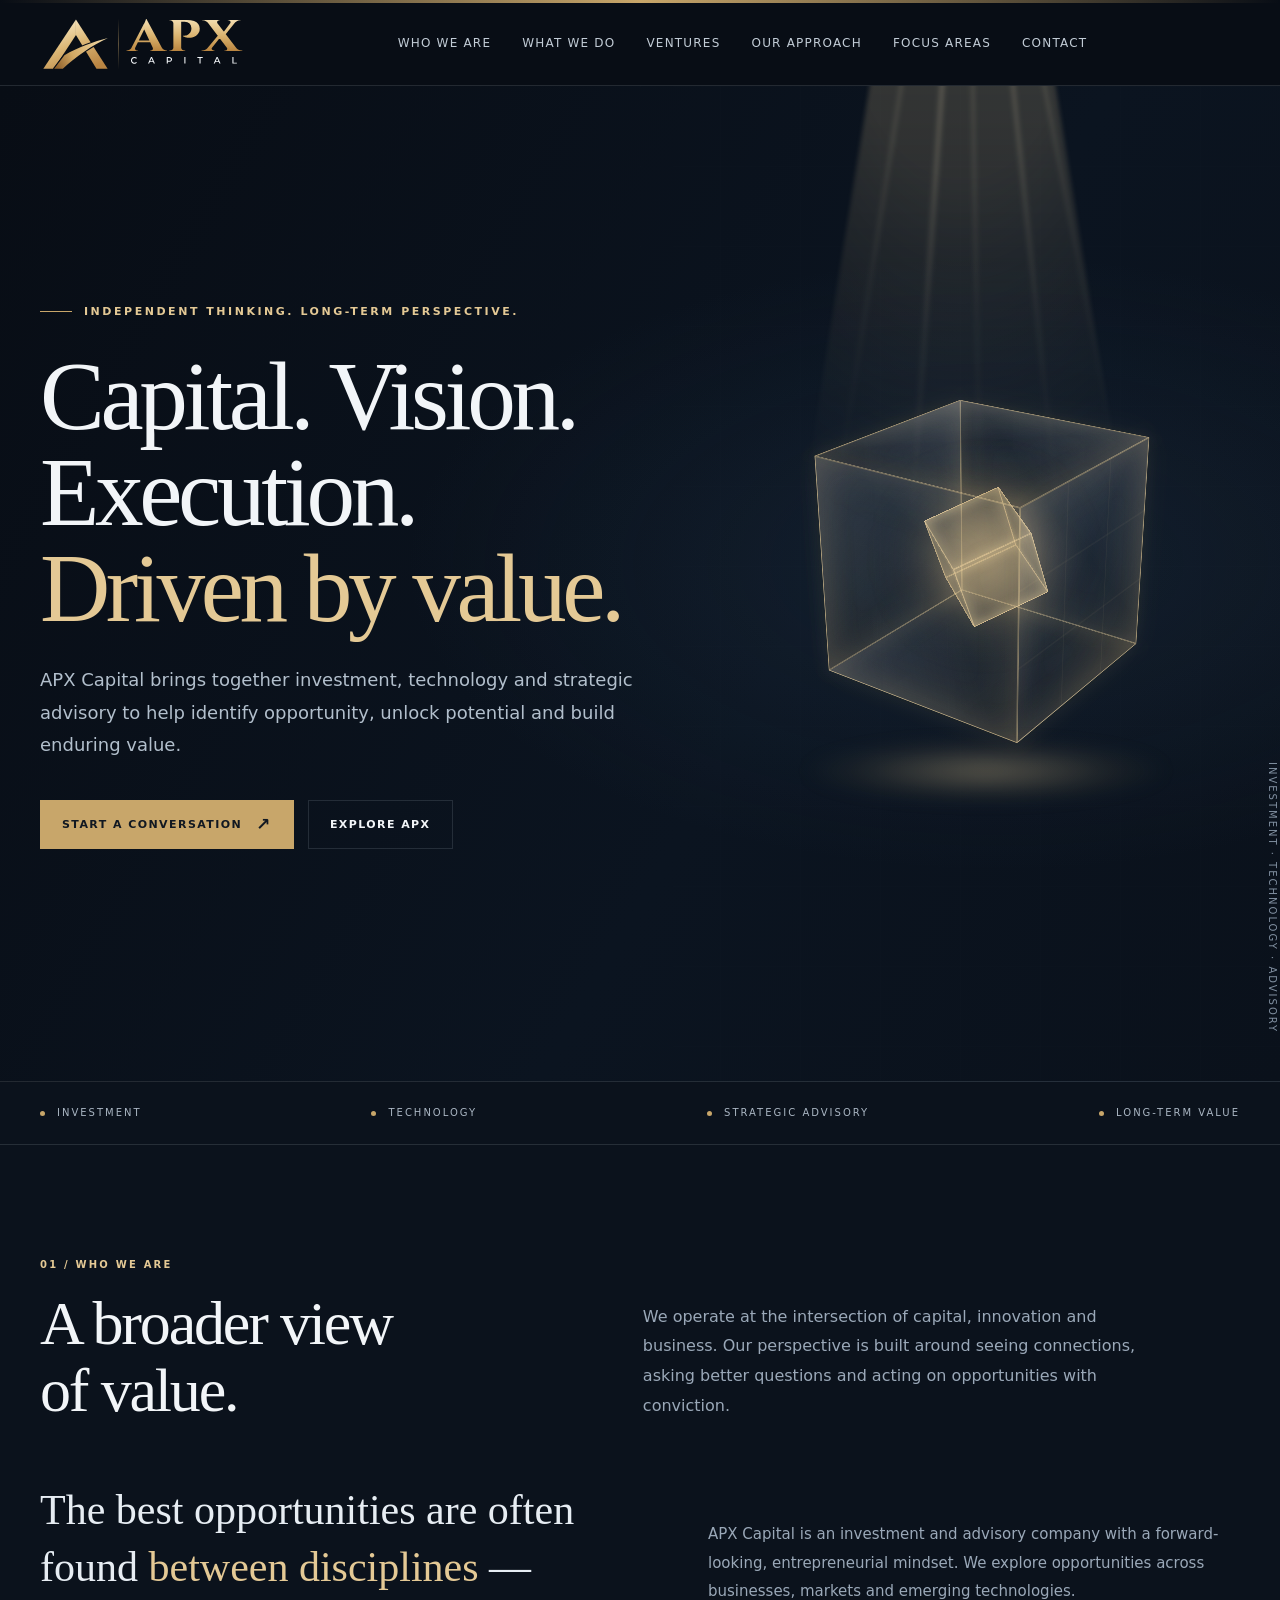
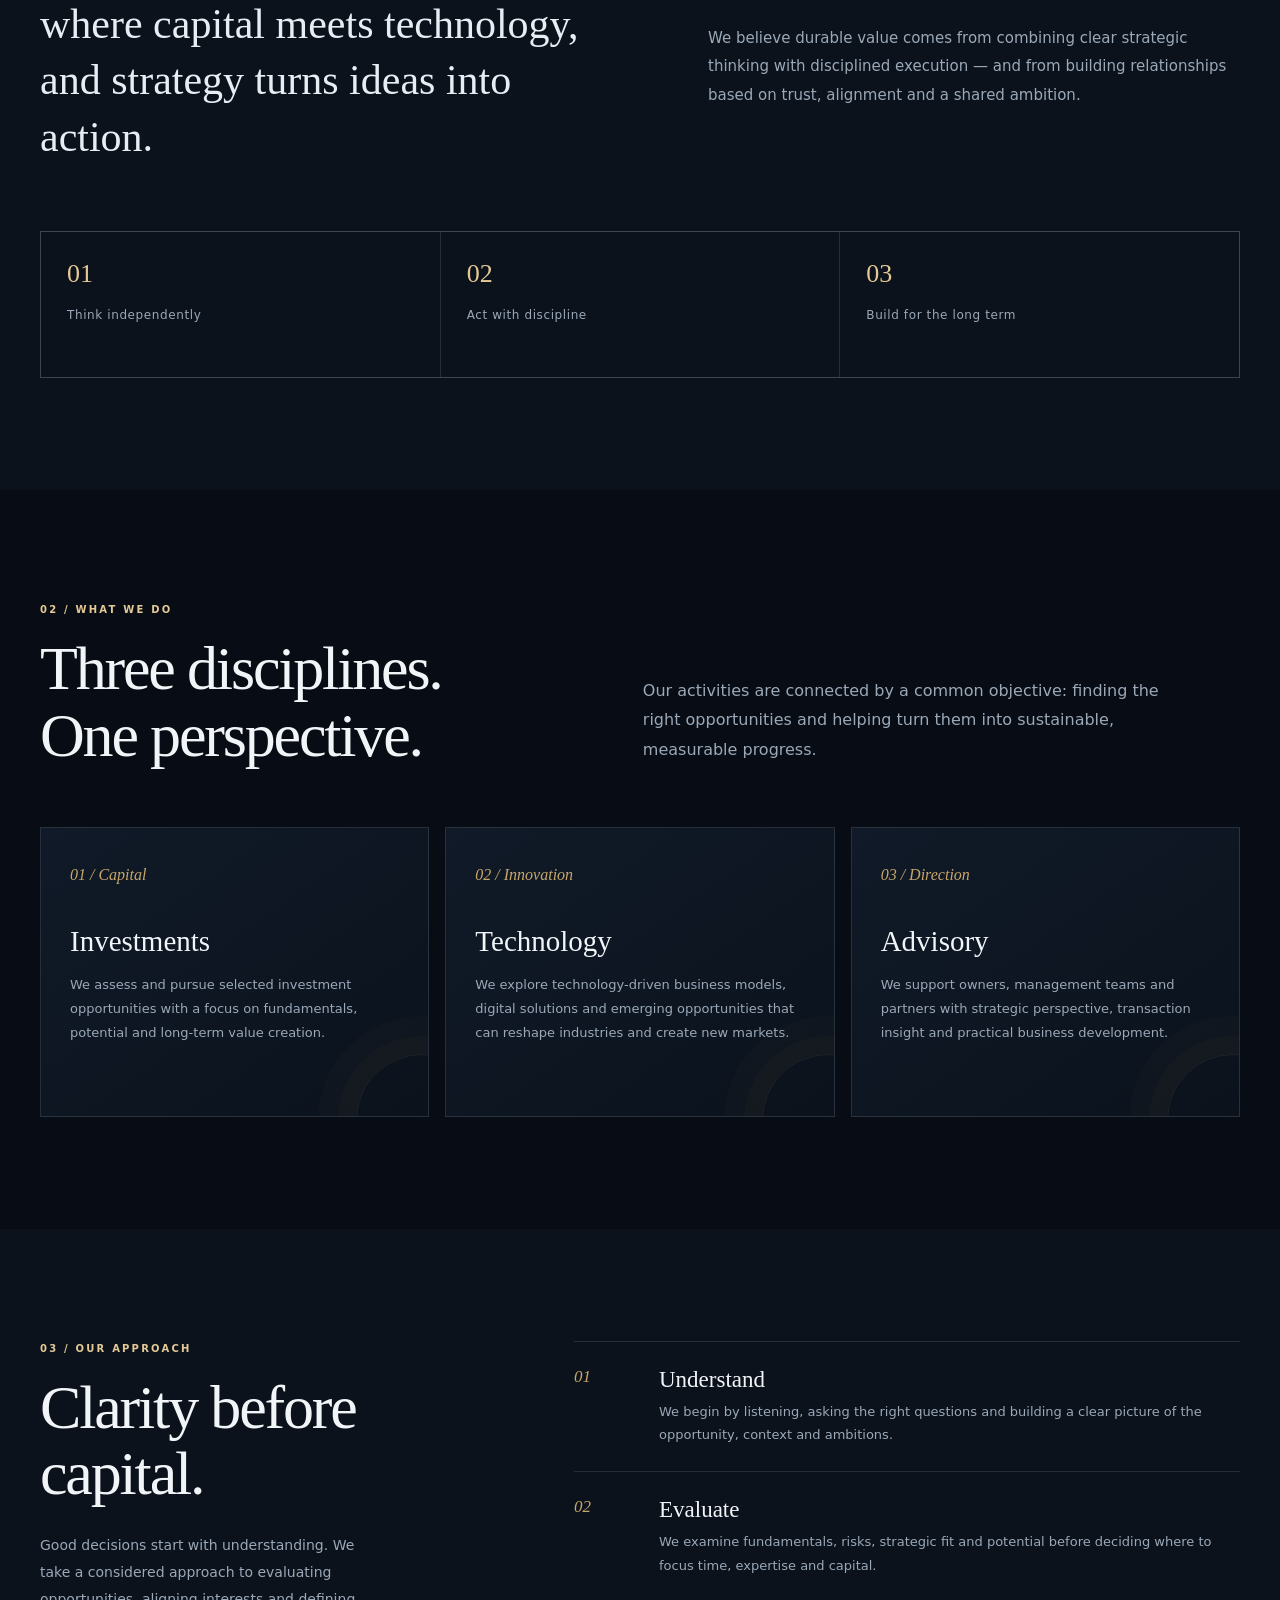
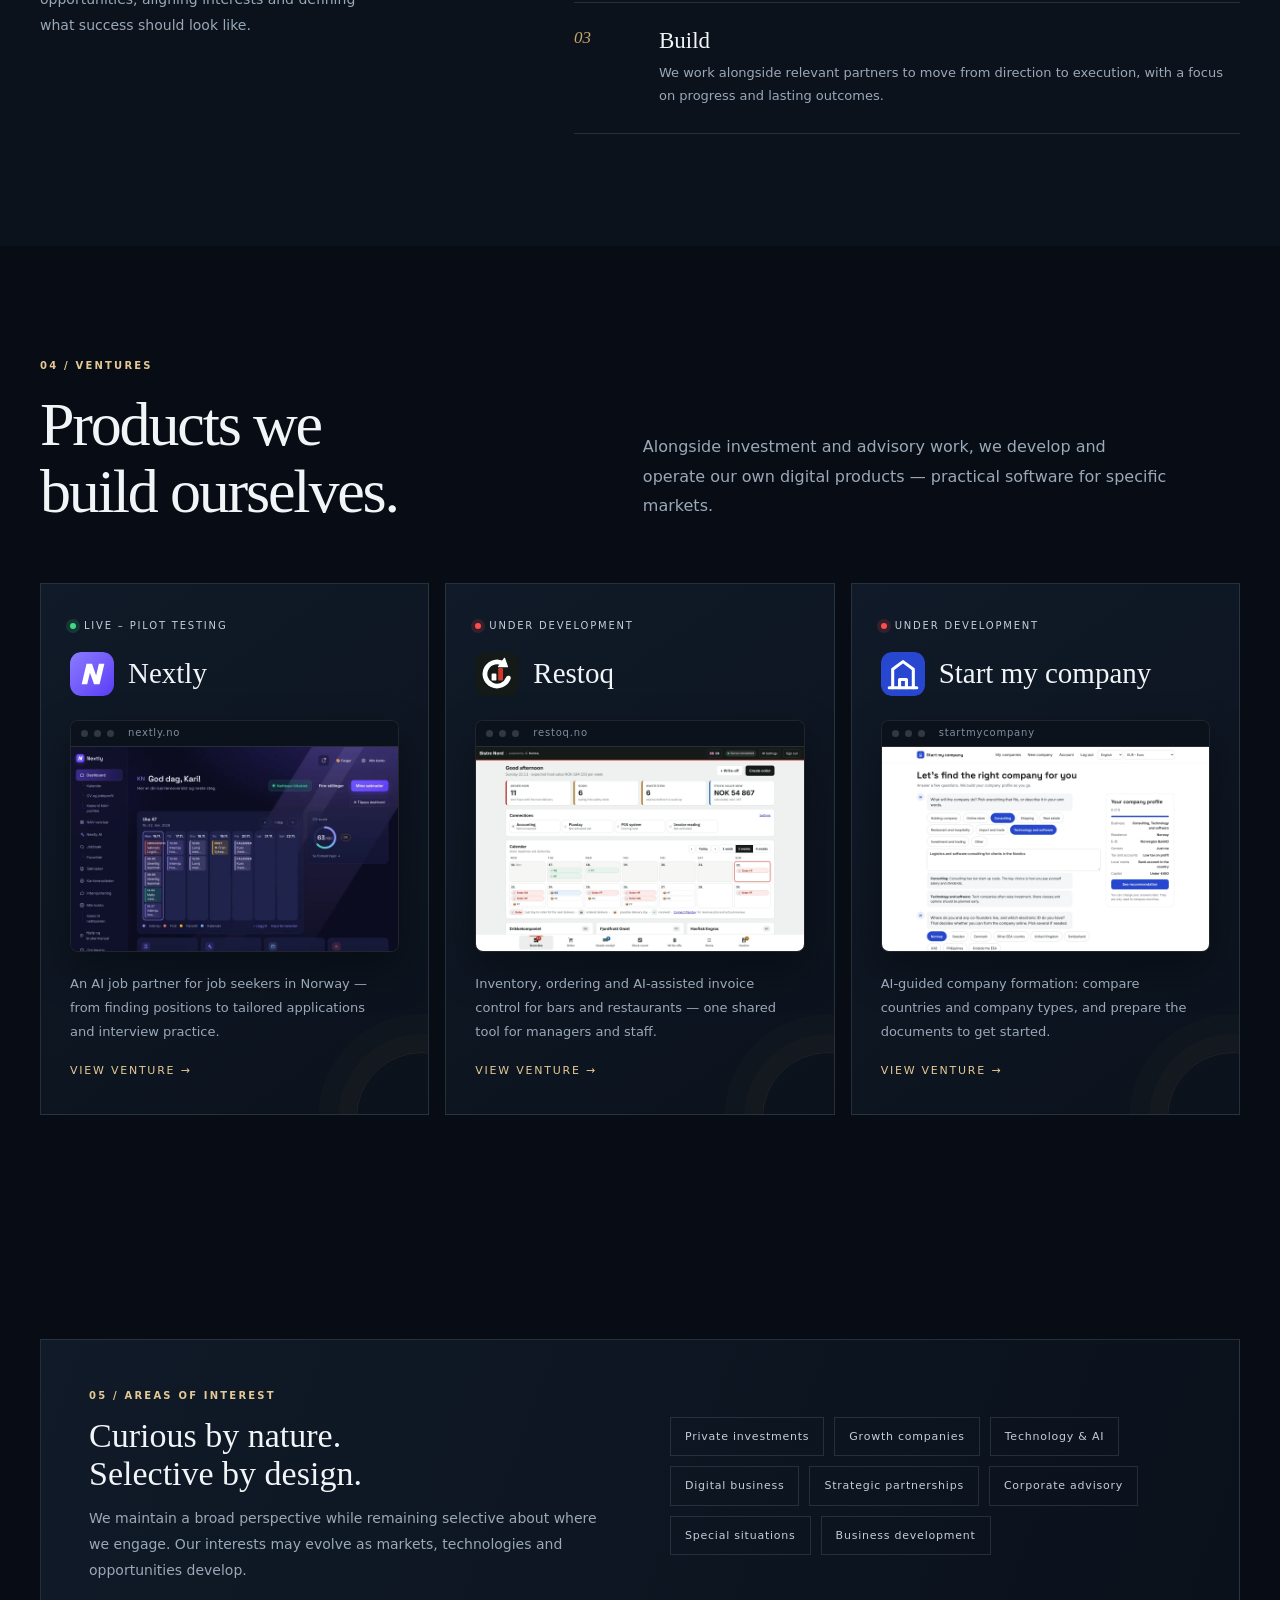
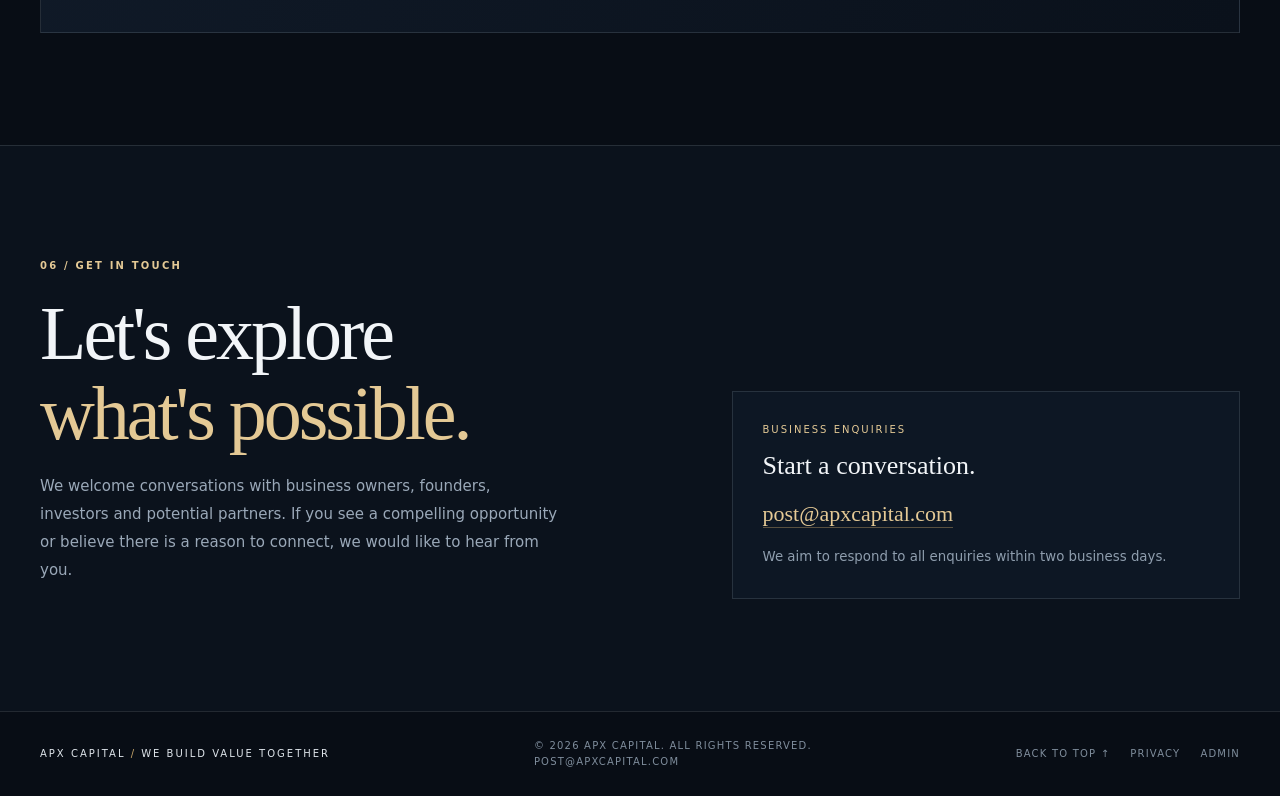
==== commit e8a0227e: "Fjernet Nordkurs Trading fra nettsiden Co-Authored-By: Claude Opus 5.5 <noreply@anthropic.com> Claud" ====
--- a/index.html
+++ b/index.html
@@ -34,7 +34,7 @@
 <section class="about" id="about"><div class="wrap"><div class="section-head"><div><div class="kicker">01 / Who we are</div><h2 class="h2">A broader view<br>of value.</h2></div><p class="section-intro">We operate at the intersection of capital, innovation and business. Our perspective is built around seeing connections, asking better questions and acting on opportunities with conviction.</p></div><div class="about-grid"><p class="statement">The best opportunities are often found <em>between disciplines</em> — where capital meets technology, and strategy turns ideas into action.</p><div class="about-copy"><p>APX Capital is an investment and advisory company with a forward-looking, entrepreneurial mindset. We explore opportunities across businesses, markets and emerging technologies.</p><p>We believe durable value comes from combining clear strategic thinking with disciplined execution — and from building relationships based on trust, alignment and a shared ambition.</p></div></div><div class="principles"><div class="principle"><strong>01</strong><span>Think independently</span></div><div class="principle"><strong>02</strong><span>Act with discipline</span></div><div class="principle"><strong>03</strong><span>Build for the long term</span></div></div></div></section>
 <section class="capabilities" id="capabilities"><div class="wrap"><div class="section-head"><div><div class="kicker">02 / What we do</div><h2 class="h2">Three disciplines.<br>One perspective.</h2></div><p class="section-intro">Our activities are connected by a common objective: finding the right opportunities and helping turn them into sustainable, measurable progress.</p></div><div class="cards"><article class="card"><span class="card-no">01 / Capital</span><h3>Investments</h3><p>We assess and pursue selected investment opportunities with a focus on fundamentals, potential and long-term value creation.</p></article><article class="card"><span class="card-no">02 / Innovation</span><h3>Technology</h3><p>We explore technology-driven business models, digital solutions and emerging opportunities that can reshape industries and create new markets.</p></article><article class="card"><span class="card-no">03 / Direction</span><h3>Advisory</h3><p>We support owners, management teams and partners with strategic perspective, transaction insight and practical business development.</p></article></div></div></section>
 <section class="approach" id="approach"><div class="wrap"><div class="approach-grid"><div><div class="kicker">03 / Our approach</div><h2 class="h2">Clarity before<br>capital.</h2><p class="approach-aside">Good decisions start with understanding. We take a considered approach to evaluating opportunities, aligning interests and defining what success should look like.</p></div><div class="steps"><div class="step"><div class="step-num">01</div><div><h3>Understand</h3><p>We begin by listening, asking the right questions and building a clear picture of the opportunity, context and ambitions.</p></div></div><div class="step"><div class="step-num">02</div><div><h3>Evaluate</h3><p>We examine fundamentals, risks, strategic fit and potential before deciding where to focus time, expertise and capital.</p></div></div><div class="step"><div class="step-num">03</div><div><h3>Build</h3><p>We work alongside relevant partners to move from direction to execution, with a focus on progress and lasting outcomes.</p></div></div></div></div></div></section>
-<section class="capabilities" id="ventures"><div class="wrap"><div class="section-head"><div><div class="kicker">04 / Ventures</div><h2 class="h2">Products we<br>build ourselves.</h2></div><p class="section-intro">Alongside investment and advisory work, we develop and operate our own digital products — practical software for specific markets.</p></div><div class="cards four"><a class="card vcard" href="projects.html#nextly"><span class="pill live"><i></i><span>Live – Pilot testing</span></span><div class="vcard-head"><img src="ventures/nextly-logo.svg" alt="" width="44" height="44"><h3>Nextly</h3></div><div class="vshot"><div class="frame-bar"><i></i><i></i><i></i><span>nextly.no</span></div><div class="vshot-imgs"><img class="on" src="ventures/nextly-dashboard.webp" alt="Nextly – Dashboard" width="1440" height="900" loading="lazy" decoding="async"><img class="" src="ventures/nextly-jobs.webp" alt="Nextly – Job search" width="1440" height="900" loading="lazy" decoding="async"><img class="" src="ventures/nextly-cv.webp" alt="Nextly – CV" width="1440" height="900" loading="lazy" decoding="async"><img class="" src="ventures/nextly-interview.webp" alt="Nextly – Interview practice" width="1440" height="900" loading="lazy" decoding="async"></div></div><p>An AI job partner for job seekers in Norway — from finding positions to tailored applications and interview practice.</p><span class="more">View venture →</span></a><a class="card vcard" href="projects.html#restoq"><span class="pill dev"><i></i><span>Under development</span></span><div class="vcard-head"><img src="ventures/restoq-logo.svg" alt="" width="44" height="44"><h3>Restoq</h3></div><div class="vshot"><div class="frame-bar"><i></i><i></i><i></i><span>restoq.no</span></div><div class="vshot-imgs"><img class="on" src="ventures/restoq-overview.webp" alt="Restoq – Overview" width="1440" height="900" loading="lazy" decoding="async"><img class="" src="ventures/restoq-invoices.webp" alt="Restoq – Invoice control" width="1440" height="900" loading="lazy" decoding="async"><img class="" src="ventures/restoq-ordering.webp" alt="Restoq – Ordering" width="1440" height="900" loading="lazy" decoding="async"><img class="" src="ventures/restoq-writeoffs.webp" alt="Restoq – Write-offs" width="1440" height="900" loading="lazy" decoding="async"></div></div><p>Inventory, ordering and AI-assisted invoice control for bars and restaurants — one shared tool for managers and staff.</p><span class="more">View venture →</span></a><a class="card vcard" href="projects.html#startmycompany"><span class="pill dev"><i></i><span>Under development</span></span><div class="vcard-head"><img src="ventures/startmycompany-logo.svg" alt="" width="44" height="44"><h3>Start my company</h3></div><div class="vshot"><div class="frame-bar"><i></i><i></i><i></i><span>startmycompany</span></div><div class="vshot-imgs"><img class="on" src="ventures/startmycompany-interview.webp" alt="Start my company – Interview" width="1440" height="900" loading="lazy" decoding="async"><img class="" src="ventures/startmycompany-comparison.webp" alt="Start my company – Comparison" width="1440" height="900" loading="lazy" decoding="async"><img class="" src="ventures/startmycompany-plan.webp" alt="Start my company – Plan" width="1440" height="900" loading="lazy" decoding="async"><img class="" src="ventures/startmycompany-documents.webp" alt="Start my company – Documents" width="1440" height="900" loading="lazy" decoding="async"></div></div><p>AI-guided company formation: compare countries and company types, and prepare the documents to get started.</p><span class="more">View venture →</span></a><a class="card vcard" href="projects.html#nordkurs"><span class="pill int"><i></i><span>Internal tool</span></span><div class="vcard-head"><img src="ventures/nordkurs-logo.svg" alt="" width="44" height="44"><h3>Nordkurs Trading</h3></div><div class="vshot"><div class="frame-bar"><i></i><i></i><i></i><span>nordkurs trading</span></div><div class="vshot-int" role="img" aria-label="Illustration – internal tool, no public access"><div class="row"><b>EUR / NOK</b><svg viewBox="0 0 100 16" preserveAspectRatio="none" aria-hidden="true"><polyline points="0,14 10,11 20,12 30,7 40,9 50,5 60,8 70,4 80,6 90,3 100,5"/></svg></div><div class="row"><b>PLN / NOK</b><svg viewBox="0 0 100 16" preserveAspectRatio="none" aria-hidden="true"><polyline points="0,8 10,10 20,6 30,9 40,7 50,11 60,8 70,10 80,6 90,8 100,7"/></svg></div><div class="row"><b>EUR / PLN</b><svg viewBox="0 0 100 16" preserveAspectRatio="none" aria-hidden="true"><polyline points="0,12 10,9 20,10 30,8 40,11 50,9 60,6 70,8 80,5 90,7 100,4"/></svg></div><span class="lock">&#128274; Internal only</span></div></div><p>An internal platform for own-account currency operations — positions, bank reconciliation and a full documentation trail in one place.</p><span class="more">View venture →</span></a></div></div></section>
+<section class="capabilities" id="ventures"><div class="wrap"><div class="section-head"><div><div class="kicker">04 / Ventures</div><h2 class="h2">Products we<br>build ourselves.</h2></div><p class="section-intro">Alongside investment and advisory work, we develop and operate our own digital products — practical software for specific markets.</p></div><div class="cards"><a class="card vcard" href="projects.html#nextly"><span class="pill live"><i></i><span>Live – Pilot testing</span></span><div class="vcard-head"><img src="ventures/nextly-logo.svg" alt="" width="44" height="44"><h3>Nextly</h3></div><div class="vshot"><div class="frame-bar"><i></i><i></i><i></i><span>nextly.no</span></div><div class="vshot-imgs"><img class="on" src="ventures/nextly-dashboard.webp" alt="Nextly – Dashboard" width="1440" height="900" loading="lazy" decoding="async"><img class="" src="ventures/nextly-jobs.webp" alt="Nextly – Job search" width="1440" height="900" loading="lazy" decoding="async"><img class="" src="ventures/nextly-cv.webp" alt="Nextly – CV" width="1440" height="900" loading="lazy" decoding="async"><img class="" src="ventures/nextly-interview.webp" alt="Nextly – Interview practice" width="1440" height="900" loading="lazy" decoding="async"></div></div><p>An AI job partner for job seekers in Norway — from finding positions to tailored applications and interview practice.</p><span class="more">View venture →</span></a><a class="card vcard" href="projects.html#restoq"><span class="pill dev"><i></i><span>Under development</span></span><div class="vcard-head"><img src="ventures/restoq-logo.svg" alt="" width="44" height="44"><h3>Restoq</h3></div><div class="vshot"><div class="frame-bar"><i></i><i></i><i></i><span>restoq.no</span></div><div class="vshot-imgs"><img class="on" src="ventures/restoq-overview.webp" alt="Restoq – Overview" width="1440" height="900" loading="lazy" decoding="async"><img class="" src="ventures/restoq-invoices.webp" alt="Restoq – Invoice control" width="1440" height="900" loading="lazy" decoding="async"><img class="" src="ventures/restoq-ordering.webp" alt="Restoq – Ordering" width="1440" height="900" loading="lazy" decoding="async"><img class="" src="ventures/restoq-writeoffs.webp" alt="Restoq – Write-offs" width="1440" height="900" loading="lazy" decoding="async"></div></div><p>Inventory, ordering and AI-assisted invoice control for bars and restaurants — one shared tool for managers and staff.</p><span class="more">View venture →</span></a><a class="card vcard" href="projects.html#startmycompany"><span class="pill dev"><i></i><span>Under development</span></span><div class="vcard-head"><img src="ventures/startmycompany-logo.svg" alt="" width="44" height="44"><h3>Start my company</h3></div><div class="vshot"><div class="frame-bar"><i></i><i></i><i></i><span>startmycompany</span></div><div class="vshot-imgs"><img class="on" src="ventures/startmycompany-interview.webp" alt="Start my company – Interview" width="1440" height="900" loading="lazy" decoding="async"><img class="" src="ventures/startmycompany-comparison.webp" alt="Start my company – Comparison" width="1440" height="900" loading="lazy" decoding="async"><img class="" src="ventures/startmycompany-plan.webp" alt="Start my company – Plan" width="1440" height="900" loading="lazy" decoding="async"><img class="" src="ventures/startmycompany-documents.webp" alt="Start my company – Documents" width="1440" height="900" loading="lazy" decoding="async"></div></div><p>AI-guided company formation: compare countries and company types, and prepare the documents to get started.</p><span class="more">View venture →</span></a></div></div></section>
 <section class="focus" id="focus"><div class="wrap"><div class="focus-band"><div><div class="kicker">05 / Areas of interest</div><h3>Curious by nature.<br>Selective by design.</h3><p>We maintain a broad perspective while remaining selective about where we engage. Our interests may evolve as markets, technologies and opportunities develop.</p></div><div class="tags"><span class="tag">Private investments</span><span class="tag">Growth companies</span><span class="tag">Technology &amp; AI</span><span class="tag">Digital business</span><span class="tag">Strategic partnerships</span><span class="tag">Corporate advisory</span><span class="tag">Special situations</span><span class="tag">Business development</span></div></div></div></section>
 <section class="contact" id="contact"><div class="wrap"><div class="contact-grid"><div><div class="kicker">06 / Get in touch</div><h2>Let's explore<br><em style="color:var(--gold2);font-style:normal">what's possible.</em></h2><p>We welcome conversations with business owners, founders, investors and potential partners. If you see a compelling opportunity or believe there is a reason to connect, we would like to hear from you.</p></div><div class="contact-panel"><div class="label">Business enquiries</div><div class="big">Start a conversation.</div><a class="contact-mail" href="mailto:post@apxcapital.com" data-goatcounter-click="mailto-contact" data-goatcounter-title="Email (contact panel)">post@apxcapital.com</a>
 <small>We aim to respond to all enquiries within two business days.</small></div></div></div></section>
--- a/site.css
+++ b/site.css
@@ -47,17 +47,3 @@
 .vshot .frame-bar i{width:7px;height:7px;border-radius:50%;background:rgba(215,226,239,.18)}.vshot .frame-bar span{margin-left:8px;color:#7f8d9c;font-size:10px;letter-spacing:.08em}
 .vshot-imgs{position:relative;aspect-ratio:16/10}.vshot-imgs img{position:absolute;inset:0;width:100%;height:100%;object-fit:cover;object-position:top left;opacity:0;transition:opacity .9s ease,transform 6s ease}
 .vshot-imgs img.on{opacity:1}.vcard:hover .vshot-imgs img.on{transform:scale(1.03)}.vcard:hover .vshot{border-color:rgba(200,166,106,.45)}
-
-/* Internal tools (no public screenshots) */
-.cards.four{grid-template-columns:repeat(2,1fr)}
-.vcard .pill.int i,.status.int i{background:#c8a66a;box-shadow:0 0 0 4px rgba(200,166,106,.18),0 0 12px rgba(200,166,106,.5)}
-.vshot-int{position:relative;aspect-ratio:16/10;display:flex;flex-direction:column;justify-content:center;gap:12px;padding:8% 10%;background:radial-gradient(ellipse at 70% 30%,rgba(14,92,77,.28),transparent 60%),linear-gradient(145deg,#08111a,#05090f)}
-.vshot-int .row{display:flex;align-items:center;gap:14px;color:#8fa0b2;font-size:11px;letter-spacing:.14em}
-.vshot-int .row b{width:72px;font-weight:600;color:#c5ced8}
-.vshot-int .row svg{flex:1;height:22px}
-.vshot-int .row polyline{fill:none;stroke:rgba(200,166,106,.75);stroke-width:1.6;vector-effect:non-scaling-stroke}
-.vshot-int .lock{position:absolute;right:14px;bottom:12px;display:flex;align-items:center;gap:7px;color:var(--gold2);font-size:10px;letter-spacing:.18em;text-transform:uppercase;background:rgba(8,13,21,.85);border:1px solid rgba(200,166,106,.35);border-radius:20px;padding:5px 11px}
-.int-note{border-top:1px solid var(--line);padding:22px 46px;background:rgba(5,9,15,.35);color:#8f9eae;font-size:13px;display:flex;align-items:center;gap:10px}
-.int-note b{color:var(--gold2);font-weight:600}
-@media(max-width:900px){.cards.four{grid-template-columns:1fr 1fr}}
-@media(max-width:620px){.cards.four{grid-template-columns:1fr}.int-note{padding:20px 24px}}
